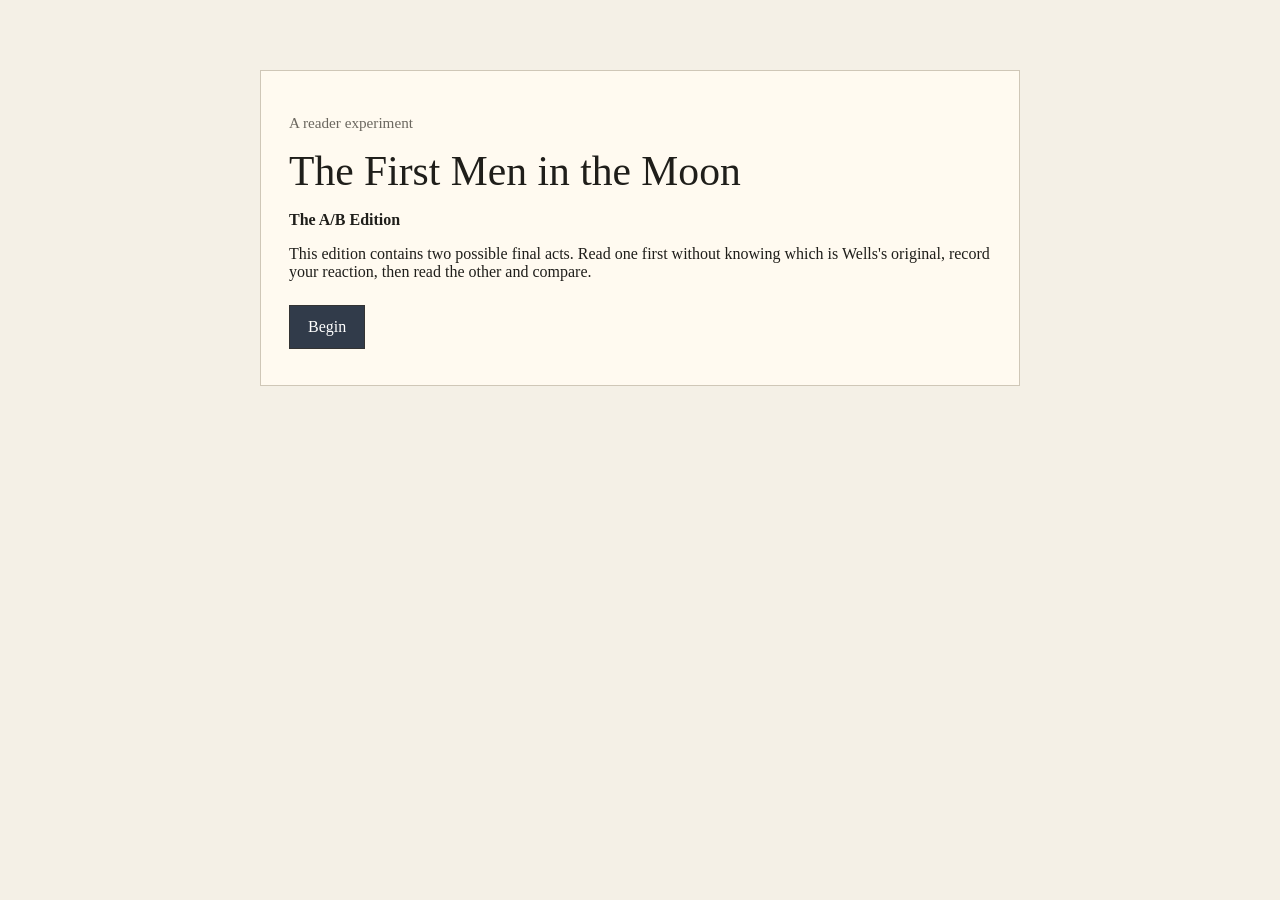
==== index.html @ 2eee72c0 "Add files via upload" ====
<!doctype html>
<html lang="en">
<head>
<meta charset="utf-8">
<meta name="viewport" content="width=device-width,initial-scale=1">
<title>The First Men in the Moon — A/B Edition</title>
<style>
body{font-family:Georgia,serif;background:#f4f0e6;color:#1f1e1a;margin:0}
main{max-width:760px;margin:auto;padding:48px 20px}
section{background:#fffaf0;border:1px solid #cfc7b7;padding:28px;margin:22px 0}
h1{font-size:2.6rem;font-weight:500;margin:.2em 0}
h2{font-weight:500}
button{font:inherit;padding:12px 18px;margin:8px 8px 8px 0;border:1px solid #333;background:#313b4a;color:#fff;cursor:pointer}
button.secondary{background:transparent;color:#313b4a}
.small{color:#6b675f;font-size:.95rem}
.hidden{display:none}
.ending{white-space:pre-wrap;line-height:1.7;background:#fffdf8;border:1px solid #d8d1c2;padding:24px}
textarea{width:100%;min-height:120px;font:inherit}
</style>
</head>
<body>
<main>
<section id="home">
<p class="small">A reader experiment</p>
<h1>The First Men in the Moon</h1>
<p><strong>The A/B Edition</strong></p>
<p>This edition contains two possible final acts. Read one first without knowing which is Wells's original, record your reaction, then read the other and compare.</p>
<button onclick="show('choose')">Begin</button>
</section>

<section id="choose" class="hidden">
<h2>Which ending will you read first?</h2>
<p>Choose A or B. The labels reveal nothing.</p>
<button onclick="first='A';showEnding('A')">Ending A</button>
<button onclick="first='B';showEnding('B')">Ending B</button>
</section>

<section id="endingA" class="hidden">
<h2>Ending A</h2>
<div class="ending">ENDING A TEXT GOES HERE.

Later, this will contain either Wells's original final act or your alternative version.</div>
<button onclick="afterEnding('A')">I finished Ending A</button>
</section>

<section id="endingB" class="hidden">
<h2>Ending B</h2>
<div class="ending">ENDING B TEXT GOES HERE.

Later, this will contain either Wells's original final act or your alternative version.</div>
<button onclick="afterEnding('B')">I finished Ending B</button>
</section>

<section id="firstReaction" class="hidden">
<h2>Your first reaction</h2>
<p>Before reading the other ending:</p>
<p>How satisfying was it?</p>
<select id="score"><option>1</option><option>2</option><option>3</option><option>4</option><option>5</option></select>
<p>Do you think this was Wells's original?</p>
<select id="guess"><option>Yes</option><option>No</option><option>Unsure</option></select>
<p>Why?</p>
<textarea placeholder="Optional"></textarea><br>
<button onclick="readSecond()">Continue to the other ending</button>
</section>

<section id="compare" class="hidden">
<h2>Now compare them</h2>
<p>Which ending do you prefer overall?</p>
<button onclick="preferred='A';show('reveal')">A</button>
<button onclick="preferred='B';show('reveal')">B</button>
<button class="secondary" onclick="preferred='Neither';show('reveal')">Neither / no preference</button>
</section>

<section id="reveal" class="hidden">
<h2>The reveal</h2>
<p><strong>This is where the site will eventually tell the reader which ending Wells actually wrote.</strong></p>
<p>We will only fill this in after the final versions are finished and the A/B labels are assigned.</p>
<hr>
<h2>Your reasoning</h2>
<p>This is where your explanation of what you thought did not work in Wells's ending, what you preserved, and what you changed will go.</p>
<hr>
<h2>Reader opinions</h2>
<p>Later, this can show voting results and selected anonymous comments from readers.</p>
</section>
</main>

<script>
let first=null, secondSeen=false, preferred=null;
function hideAll(){document.querySelectorAll('main section').forEach(x=>x.classList.add('hidden'))}
function show(id){hideAll();document.getElementById(id).classList.remove('hidden')}
function showEnding(letter){show(letter==='A'?'endingA':'endingB')}
function afterEnding(letter){
  if(letter===first && !secondSeen){show('firstReaction')}
  else {secondSeen=true;show('compare')}
}
function readSecond(){
  secondSeen=true;
  showEnding(first==='A'?'B':'A')
}
</script>
</body>
</html>
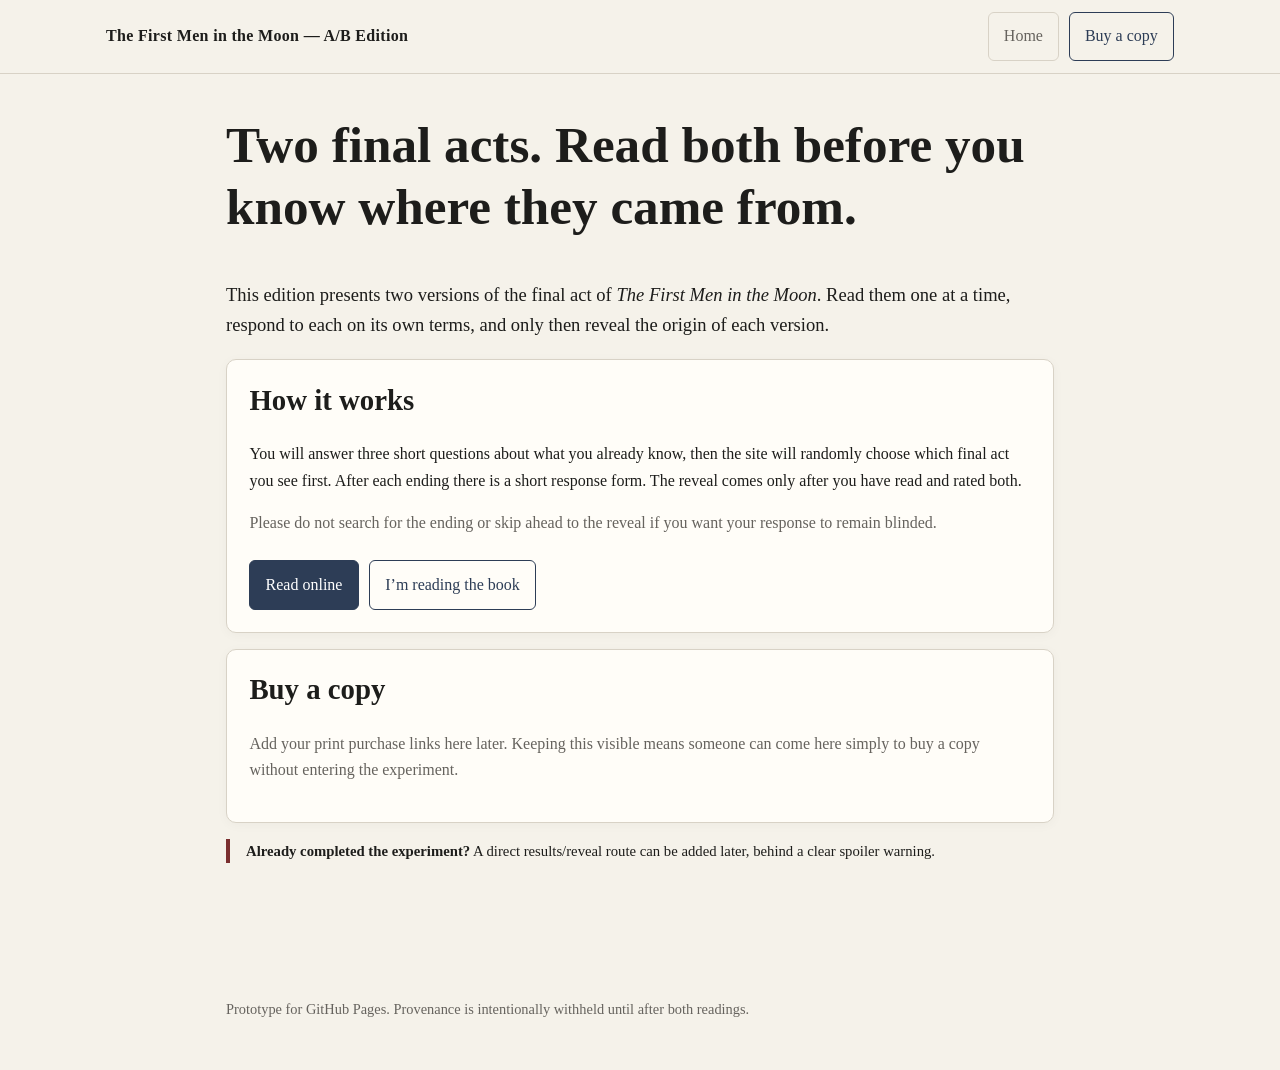
==== commit 5f09e2c5: "Rename index_with_endings.html to index.html" ====
--- a/index.html
+++ b/index.html
@@ -1,102 +1,485 @@
 <!doctype html>
 <html lang="en">
 <head>
-<meta charset="utf-8">
-<meta name="viewport" content="width=device-width,initial-scale=1">
-<title>The First Men in the Moon — A/B Edition</title>
-<style>
-body{font-family:Georgia,serif;background:#f4f0e6;color:#1f1e1a;margin:0}
-main{max-width:760px;margin:auto;padding:48px 20px}
-section{background:#fffaf0;border:1px solid #cfc7b7;padding:28px;margin:22px 0}
-h1{font-size:2.6rem;font-weight:500;margin:.2em 0}
-h2{font-weight:500}
-button{font:inherit;padding:12px 18px;margin:8px 8px 8px 0;border:1px solid #333;background:#313b4a;color:#fff;cursor:pointer}
-button.secondary{background:transparent;color:#313b4a}
-.small{color:#6b675f;font-size:.95rem}
-.hidden{display:none}
-.ending{white-space:pre-wrap;line-height:1.7;background:#fffdf8;border:1px solid #d8d1c2;padding:24px}
-textarea{width:100%;min-height:120px;font:inherit}
-</style>
+  <meta charset="utf-8" />
+  <meta name="viewport" content="width=device-width, initial-scale=1" />
+  <title>The First Men in the Moon — A/B Edition</title>
+  <style>
+    :root {
+      --bg:#f5f2ea; --paper:#fffdf8; --ink:#1d1d1b; --muted:#66635e;
+      --line:#d8d2c6; --accent:#2d3d56; --accent2:#e9edf3; --danger:#7a2f2f;
+      --max:860px;
+    }
+    *{box-sizing:border-box}
+    body{margin:0;background:var(--bg);color:var(--ink);font-family:Georgia,"Times New Roman",serif;line-height:1.65}
+    header{position:sticky;top:0;z-index:10;background:rgba(245,242,234,.96);border-bottom:1px solid var(--line);backdrop-filter:blur(6px)}
+    .bar{max-width:1100px;margin:auto;padding:.75rem 1rem;display:flex;align-items:center;gap:1rem;justify-content:space-between}
+    .brand{font-weight:700;letter-spacing:.02em}.nav{display:flex;gap:.6rem;flex-wrap:wrap}
+    button,.button{font:inherit;border:1px solid var(--accent);background:var(--accent);color:white;padding:.65rem .95rem;border-radius:6px;cursor:pointer;text-decoration:none;display:inline-block}
+    button.secondary,.button.secondary{background:transparent;color:var(--accent)}
+    button.ghost{background:transparent;color:var(--muted);border-color:var(--line)}
+    button:disabled{opacity:.55;cursor:not-allowed}
+    main{max-width:var(--max);margin:2.5rem auto;padding:0 1rem 5rem}
+    section{display:none}.active{display:block}
+    .card{background:var(--paper);border:1px solid var(--line);border-radius:10px;padding:1.4rem;margin:1rem 0;box-shadow:0 2px 12px rgba(0,0,0,.035)}
+    h1,h2,h3{line-height:1.2;margin-top:0}h1{font-size:clamp(2rem,5vw,3.2rem)}h2{font-size:1.8rem}
+    .lede{font-size:1.16rem}.muted{color:var(--muted)}.small{font-size:.92rem}.warning{border-left:4px solid var(--danger);padding-left:1rem}
+    .q{margin:1.4rem 0}.q>label,.q>legend{font-weight:700;display:block;margin-bottom:.55rem}
+    fieldset{border:0;padding:0;margin:0}.choices{display:flex;gap:.65rem;flex-wrap:wrap}.choices label{font-weight:400;border:1px solid var(--line);background:white;border-radius:6px;padding:.5rem .7rem;cursor:pointer}
+    input[type=radio]{margin-right:.35rem}.scale{display:grid;grid-template-columns:repeat(9,minmax(0,1fr));gap:.35rem;max-width:650px}.scale label{text-align:center;border:1px solid var(--line);background:#fff;padding:.45rem .2rem;border-radius:5px;cursor:pointer}.scale input{display:block;margin:.1rem auto .2rem}
+    .scale-note{display:flex;justify-content:space-between;max-width:650px;color:var(--muted);font-size:.86rem;margin-top:.25rem}
+    textarea{width:100%;min-height:130px;font:inherit;padding:.8rem;border:1px solid var(--line);border-radius:6px;background:#fff}
+    .reader{font-size:1.07rem}.reader p{margin:0 0 1.1em}.reader h2{text-align:center;margin:2rem 0 1.5rem}.placeholder{border:2px dashed var(--line);padding:2rem;text-align:center;color:var(--muted);background:#faf8f2}
+    .actions{display:flex;gap:.65rem;flex-wrap:wrap;margin-top:1.5rem}.progress{font-family:system-ui,sans-serif;font-size:.84rem;color:var(--muted);margin-bottom:1rem}
+    .reveal{font-size:1.25rem;text-align:center;padding:2rem}.reveal strong{font-size:1.5rem}
+    .hidden{display:none!important}.result-grid{display:grid;grid-template-columns:repeat(auto-fit,minmax(180px,1fr));gap:1rem}.result-box{padding:1rem;border:1px solid var(--line);border-radius:8px;background:#fff}.result-box b{display:block;font-size:1.6rem}
+    footer{max-width:var(--max);margin:0 auto 3rem;padding:0 1rem;color:var(--muted);font-size:.9rem}
+    @media(max-width:640px){.scale{grid-template-columns:repeat(3,1fr)}.nav .button.secondary{display:none}}
+  </style>
 </head>
 <body>
+<header>
+  <div class="bar">
+    <div class="brand">The First Men in the Moon — A/B Edition</div>
+    <div class="nav">
+      <button class="ghost" id="homeBtn">Home</button>
+      <a class="button secondary" href="#buy" id="buyBtn">Buy a copy</a>
+    </div>
+  </div>
+</header>
+
 <main>
-<section id="home">
-<p class="small">A reader experiment</p>
-<h1>The First Men in the Moon</h1>
-<p><strong>The A/B Edition</strong></p>
-<p>This edition contains two possible final acts. Read one first without knowing which is Wells's original, record your reaction, then read the other and compare.</p>
-<button onclick="show('choose')">Begin</button>
-</section>
-
-<section id="choose" class="hidden">
-<h2>Which ending will you read first?</h2>
-<p>Choose A or B. The labels reveal nothing.</p>
-<button onclick="first='A';showEnding('A')">Ending A</button>
-<button onclick="first='B';showEnding('B')">Ending B</button>
-</section>
-
-<section id="endingA" class="hidden">
-<h2>Ending A</h2>
-<div class="ending">ENDING A TEXT GOES HERE.
-
-Later, this will contain either Wells's original final act or your alternative version.</div>
-<button onclick="afterEnding('A')">I finished Ending A</button>
-</section>
-
-<section id="endingB" class="hidden">
-<h2>Ending B</h2>
-<div class="ending">ENDING B TEXT GOES HERE.
-
-Later, this will contain either Wells's original final act or your alternative version.</div>
-<button onclick="afterEnding('B')">I finished Ending B</button>
-</section>
-
-<section id="firstReaction" class="hidden">
-<h2>Your first reaction</h2>
-<p>Before reading the other ending:</p>
-<p>How satisfying was it?</p>
-<select id="score"><option>1</option><option>2</option><option>3</option><option>4</option><option>5</option></select>
-<p>Do you think this was Wells's original?</p>
-<select id="guess"><option>Yes</option><option>No</option><option>Unsure</option></select>
-<p>Why?</p>
-<textarea placeholder="Optional"></textarea><br>
-<button onclick="readSecond()">Continue to the other ending</button>
-</section>
-
-<section id="compare" class="hidden">
-<h2>Now compare them</h2>
-<p>Which ending do you prefer overall?</p>
-<button onclick="preferred='A';show('reveal')">A</button>
-<button onclick="preferred='B';show('reveal')">B</button>
-<button class="secondary" onclick="preferred='Neither';show('reveal')">Neither / no preference</button>
-</section>
-
-<section id="reveal" class="hidden">
-<h2>The reveal</h2>
-<p><strong>This is where the site will eventually tell the reader which ending Wells actually wrote.</strong></p>
-<p>We will only fill this in after the final versions are finished and the A/B labels are assigned.</p>
-<hr>
-<h2>Your reasoning</h2>
-<p>This is where your explanation of what you thought did not work in Wells's ending, what you preserved, and what you changed will go.</p>
-<hr>
-<h2>Reader opinions</h2>
-<p>Later, this can show voting results and selected anonymous comments from readers.</p>
-</section>
+  <section id="home" class="active">
+    <h1>Two final acts. Read both before you know where they came from.</h1>
+    <p class="lede">This edition presents two versions of the final act of <em>The First Men in the Moon</em>. Read them one at a time, respond to each on its own terms, and only then reveal the origin of each version.</p>
+    <div class="card">
+      <h2>How it works</h2>
+      <p>You will answer three short questions about what you already know, then the site will randomly choose which final act you see first. After each ending there is a short response form. The reveal comes only after you have read and rated both.</p>
+      <p class="muted">Please do not search for the ending or skip ahead to the reveal if you want your response to remain blinded.</p>
+      <div class="actions"><button id="startOnline">Read online</button><button class="secondary" id="bookMode">I’m reading the book</button></div>
+    </div>
+    <div class="card" id="buy">
+      <h2>Buy a copy</h2>
+      <p class="muted">Add your print purchase links here later. Keeping this visible means someone can come here simply to buy a copy without entering the experiment.</p>
+    </div>
+    <p class="small warning"><strong>Already completed the experiment?</strong> A direct results/reveal route can be added later, behind a clear spoiler warning.</p>
+  </section>
+
+  <section id="screening">
+    <div class="progress">Step 1 of 7 · Before you read</div>
+    <h2>Before you begin</h2>
+    <form id="screeningForm" class="card">
+      <fieldset class="q"><legend>1. Before today, had you read the published novel?</legend><div class="choices"><label><input type="radio" name="readBefore" value="yes" required>Yes</label><label><input type="radio" name="readBefore" value="no">No</label></div></fieldset>
+      <fieldset class="q"><legend>2. Before beginning this experiment, did you remember the published ending well enough that you expected you would recognise it if you saw it?</legend><div class="choices"><label><input type="radio" name="recognise" value="yes" required>Yes</label><label><input type="radio" name="recognise" value="no">No</label></div></fieldset>
+      <fieldset class="q"><legend>3. Before beginning this experiment, did you already know what distinguishes the two final acts in this edition?</legend><div class="choices"><label><input type="radio" name="knowDifference" value="yes" required>Yes</label><label><input type="radio" name="knowDifference" value="no">No</label></div></fieldset>
+      <div class="actions"><button type="submit">Continue</button></div>
+    </form>
+  </section>
+
+  <section id="ending1">
+    <div class="progress">Step 2 of 7 · First final act</div>
+    <h2>First final act</h2>
+    <article class="card reader" id="ending1Text"></article>
+    <div class="actions"><button id="toSurvey1">I’ve finished this ending</button></div>
+  </section>
+
+  <section id="survey1">
+    <div class="progress">Step 3 of 7 · Your response to the first ending</div>
+    <h2>Your response</h2>
+    <form id="survey1Form" class="card endingSurvey" data-which="first"></form>
+  </section>
+
+  <section id="ending2">
+    <div class="progress">Step 4 of 7 · Second final act</div>
+    <h2>Second final act</h2>
+    <article class="card reader" id="ending2Text"></article>
+    <div class="actions"><button id="toSurvey2">I’ve finished this ending</button></div>
+  </section>
+
+  <section id="survey2">
+    <div class="progress">Step 5 of 7 · Your response to the second ending</div>
+    <h2>Your response</h2>
+    <form id="survey2Form" class="card endingSurvey" data-which="second"></form>
+  </section>
+
+  <section id="compare">
+    <div class="progress">Step 6 of 7 · Compare the two endings</div>
+    <h2>Before the reveal</h2>
+    <form id="compareForm" class="card">
+      <fieldset class="q"><legend>1. Which ending did you prefer overall?</legend><div class="choices"><label><input type="radio" name="preferred" value="first" required>First ending</label><label><input type="radio" name="preferred" value="second">Second ending</label><label><input type="radio" name="preferred" value="none">No preference</label></div></fieldset>
+      <fieldset class="q"><legend>2. Which ending do you think appeared in the published novel?</legend><div class="choices"><label><input type="radio" name="publishedGuess" value="first" required>First ending</label><label><input type="radio" name="publishedGuess" value="second">Second ending</label><label><input type="radio" name="publishedGuess" value="cant_choose">I can’t choose</label></div></fieldset>
+      <div class="q"><label>3. How confident are you in that answer?</label><div class="scale" id="confidenceScale"></div><div class="scale-note"><span>1 · not confident</span><span>9 · extremely confident</span></div></div>
+      <div class="q"><label for="whyPreferred">Optional: Why did you prefer that ending?</label><textarea id="whyPreferred" name="whyPreferred"></textarea></div>
+      <div class="actions"><button type="submit">Reveal the two endings</button></div>
+    </form>
+  </section>
+
+  <section id="reveal">
+    <div class="progress">Step 7 of 7 · Reveal</div>
+    <div class="card reveal" id="revealText"></div>
+    <form id="postRevealForm" class="card">
+      <div class="q"><label>1. How surprised were you by the reveal?</label><div class="scale" id="surpriseScale"></div><div class="scale-note"><span>1 · not at all</span><span>9 · extremely</span></div></div>
+      <fieldset class="q"><legend>2. Now that you know which ending was published, has your preference changed?</legend><div class="choices"><label><input type="radio" name="changed" value="yes" required>Yes</label><label><input type="radio" name="changed" value="no">No</label></div></fieldset>
+      <fieldset class="q hidden" id="newPreferenceWrap"><legend>Which do you prefer now?</legend><div class="choices"><label><input type="radio" name="newPreference" value="published">Published ending</label><label><input type="radio" name="newPreference" value="alternative">Alternative ending</label><label><input type="radio" name="newPreference" value="none">No preference</label></div></fieldset>
+      <div class="actions"><button type="submit">See results</button></div>
+    </form>
+  </section>
+
+  <section id="results">
+    <h2>Results</h2>
+    <div class="card">
+      <p><strong>This prototype does not yet send responses to a central database.</strong> Your answers are stored only in this browser so the flow can be tested on GitHub Pages.</p>
+      <p class="muted">The next technical step is to connect this form to a response collector. Once that exists, this section can show live aggregate results, including fully blinded / partially blinded / unblinded readers and order effects.</p>
+      <div class="result-grid">
+        <div class="result-box"><span>Your blindness category</span><b id="blindnessOut">—</b></div>
+        <div class="result-box"><span>You read first</span><b id="orderOut">—</b></div>
+        <div class="result-box"><span>You preferred</span><b id="preferenceOut">—</b></div>
+      </div>
+    </div>
+    <div class="card">
+      <h2>Why I made this</h2>
+      <p class="muted">Your project essay goes here, after the reader has already judged both endings and seen the results.</p>
+    </div>
+    <div class="card">
+      <h2>Discussion</h2>
+      <p class="muted">A post-reveal discussion thread can be embedded here later. Keep it behind the reveal so comments cannot spoil or prime new readers.</p>
+    </div>
+  </section>
 </main>
+<footer>Prototype for GitHub Pages. Provenance is intentionally withheld until after both readings.</footer>
 
 <script>
-let first=null, secondSeen=false, preferred=null;
-function hideAll(){document.querySelectorAll('main section').forEach(x=>x.classList.add('hidden'))}
-function show(id){hideAll();document.getElementById(id).classList.remove('hidden')}
-function showEnding(letter){show(letter==='A'?'endingA':'endingB')}
-function afterEnding(letter){
-  if(letter===first && !secondSeen){show('firstReaction')}
-  else {secondSeen=true;show('compare')}
-}
-function readSecond(){
-  secondSeen=true;
-  showEnding(first==='A'?'B':'A')
-}
+  // Final-act texts are embedded below. Provenance labels are internal only.
+  const endings = {
+    published: "<h2>XXV<br>THE GRAND LUNAR</h2>
+<p>The penultimate message describes, with occasionally even elaborate detail, the encounter between Cavor and the Grand Lunar, who is the ruler or master of the moon. Cavor seems to have sent most of it without interference, but to have been interrupted in the concluding portion. The second came after an interval of a week.</p>
+<p>The first message begins: “At last I am able to resume this--” it then becomes illegible for a space, and after a time resumes in mid-sentence.</p>
+<p>The missing words of the following sentence are probably “the crowd.” There follows quite clearly: “grew ever denser as we drew near the palace of the Grand Lunar--if I may call a series of excavations a palace. Everywhere faces stared at me--blank, chitinous gapes and masks, eyes peering over tremendous olfactory developments, eyes beneath monstrous forehead plates; an undergrowth of smaller creatures dodged and yelped, and helmet faces poised on sinuous, long-jointed necks appeared craning over shoulders and beneath armpits. Keeping a welcome space about me marched a cordon of stolid, scuttle-headed guards, who had joined us on our leaving the boat in which we had come along the channels of the Central Sea. The quick-eyed artist with the little brain joined us also, and a thick bunch of lean porter-insects swayed and struggled under the multitude of conveniences that were considered essential to my state. I was carried in a litter during the final stage of our journey. This litter was made of some very ductile metal that looked dark to me, meshed and woven, and with bars of paler metal, and about me as I advanced there grouped itself a long and complicated procession.</p>
+<p>“In front, after the manner of heralds, marched four trumpet-faced creatures making a devastating bray; and then came squat, resolute-moving ushers before and behind, and on either hand a galaxy of learned heads, a sort of animated encyclopædia, who were, Phi-oo explained, to stand about the Grand Lunar for purposes of reference. (Not a thing in lunar science, not a point of view or method of thinking, that these wonderful beings did not carry in their heads!) Followed guards and porters, and then Phi-oo’s shivering brain borne also on a litter. Then came Tsi-puff in a slightly less important litter; then myself on a litter of greater elegance than any other, and surrounded by my food and drink attendants. More trumpeters came next, splitting the ear with vehement outcries, and then several big brains, special correspondents one might well call them, or historiographers, charged with the task of observing and remembering every detail of this epoch-making interview. A company of attendants, bearing and dragging banners and masses of scented fungus and curious symbols, vanished in the darkness behind. The way was lined by ushers and officers in caparisons that gleamed like steel, and beyond their line, so far as my eyes could pierce the gloom, the heads of that enormous crowd extended.</p>
+<p>“I will own that I am still by no means indurated to the peculiar effect of the Selenite appearance, and to find myself, as it were, adrift on this broad sea of excited entomology was by no means agreeable. Just for a space I had something very like what I should imagine people mean when they speak of the ‘horrors.’ It had come to me before in these lunar caverns, when on occasion I have found myself weaponless and with an undefended back, amidst a crowd of these Selenites, but never quite so vividly. It is, of course, as absolutely irrational a feeling as one could well have, and I hope gradually to subdue it. But just for a moment, as I swept forward into the welter of the vast crowd, it was only by gripping my litter tightly and summoning all my will-power that I succeeded in avoiding an outcry or some such manifestation. It lasted perhaps three minutes; then I had myself in hand again.</p>
+<p>“We ascended the spiral of a vertical way for some time and then passed through a series of huge halls, dome-roofed and elaborately decorated. The approach to the Grand Lunar was certainly contrived to give one a vivid impression of his greatness. Each cavern one entered seemed greater and more boldly arched than its predecessor. This effect of progressive size was enhanced by a thin haze of faintly phosphorescent blue incense that thickened as one advanced, and robbed even the nearer figures of clearness. I seemed to advance continually to something larger, dimmer, and less material.</p>
+<p>“I must confess that all this multitude made me feel extremely shabby and unworthy. I was unshaven and unkempt; I had brought no razor; I had a coarse beard over my mouth. On earth I have always been inclined to despise any attention to my person beyond a proper care for cleanliness; but under the exceptional circumstances in which I found myself, representing, as I did, my planet and my kind, and depending very largely upon the attractiveness of my appearance for a proper reception, I could have given much for something a little more artistic and dignified than the husks I wore. I had been so serene in the belief that the moon was uninhabited as to overlook such precautions altogether. As it was I was dressed in a flannel jacket, knickerbockers, and golfing stockings, stained with every sort of dirt the moon offered; slippers (of which the left heel was wanting), and a blanket, through a hole in which I thrust my head. (These clothes, indeed, I still wear.) Sharp bristles are anything but an improvement to my cast of features, and there was an unmended tear at the knee of my knickerbockers that showed conspicuously as I squatted in my litter; my right stocking, too, persisted in getting about my ankle. I am fully alive to the injustice my appearance did humanity, and if by any expedient I could have improvised something a little out of the way and imposing I would have done so. But I could hit upon nothing. I did what I could with my blanket--folding it somewhat after the fashion of a toga, and for the rest I sat as upright as the swaying of my litter permitted.</p>
+<p>“Imagine the largest hall you have ever been in, imperfectly lit with blue light and obscured by a grey-blue fog, surging with metallic or livid-grey creatures of such a mad diversity as I have hinted. Imagine this hall to end in an open archway beyond which is a still larger hall, and beyond this yet another and still larger one, and so on. At the end of the vista, dimly seen, a flight of steps, like the steps of Ara Cœli at Rome, ascend out of sight. Higher and higher these steps appear to go as one draws nearer their base. But at last I came under a huge archway and beheld the summit of these steps, and upon it the Grand Lunar exalted on his throne.</p>
+<p>“He was seated in what was relatively a blaze of incandescent blue. This, and the darkness about him, gave him an effect of floating in a blue-black void. He seemed a small, self-luminous cloud at first, brooding on his sombre throne; his brain case must have measured many yards in diameter. For some reason that I cannot fathom a number of blue search-lights radiated from behind the throne on which he sat, and immediately encircling him was a halo. About him, and little and indistinct in this glow, a number of body-servants sustained and supported him, and overshadowed and standing in a huge semicircle beneath him were his intellectual subordinates, his remembrancers and computators and searchers and servants, and all the distinguished insects of the court of the moon. Still lower stood ushers and messengers, and then all down the countless steps of the throne were guards, and at the base, enormous, various, indistinct, vanishing at last into an absolute black, a vast swaying multitude of the minor dignitaries of the moon. Their feet made a perpetual scraping whisper on the rocky floor, their limbs moved with a rustling murmur.</p>
+<p>“As I entered the penultimate hall the music rose and expanded into an imperial magnificence of sound, and the shrieks of the newsbearers died away....</p>
+<p class=\"muted\" style=\"text-align:center\"><em>[Illustration: THE GRAND LUNAR]</em></p>
+<p>“I entered the last and greatest hall....</p>
+<p>“My procession opened out like a fan. My ushers and guards went right and left, and the three litters bearing myself and Phi-oo and Tsi-puff marched across a shiny darkness of floor to the foot of the giant stairs. Then began a vast throbbing hum, that mingled with the music. The two Selenites dismounted, but I was bidden remain seated--I imagine as a special honour. The music ceased, but not that humming, and by a simultaneous movement of ten thousand respectful heads my attention was directed to the enhaloed supreme intelligence that hovered above me.</p>
+<p>“At first as I peered into the radiating glow this quintessential brain looked very much like an opaque, featureless bladder with dim, undulating ghosts of convolutions writhing visibly within. Then beneath its enormity and just above the edge of the throne one saw with a start minute elfin eyes peering out of the glow. No face, but eyes, as if they peered through holes. At first I could see no more than these two staring little eyes, and then below I distinguished the little dwarfed body and its insect-jointed limbs shrivelled and white. The eyes stared down at me with a strange intensity, and the lower part of the swollen globe was wrinkled. Ineffectual-looking little hand-tentacles steadied this shape on the throne....</p>
+<p>“It was great. It was pitiful. One forgot the hall and the crowd.</p>
+<p>“I ascended the staircase by jerks. It seemed to me that this darkly glowing brain case above us spread over me, and took more and more of the whole effect into itself as I drew nearer. The tiers of attendants and helpers grouped about their master seemed to dwindle and fade into the night. I saw that shadowy attendants were busy spraying that great brain with a cooling spray, and patting and sustaining it. For my own part, I sat gripping my swaying litter and staring at the Grand Lunar, unable to turn my gaze aside. And at last, as I reached a little landing that was separated only by ten steps or so from the supreme seat, the woven splendour of the music reached a climax and ceased, and I was left naked, as it were, in that vastness, beneath the still scrutiny of the Grand Lunar’s eyes.</p>
+<p>“He was scrutinising the first man he had ever seen....</p>
+<p>“My eyes dropped at last from his greatness to the faint figures in the blue mist about him, and then down the steps to the massed Selenites, still and expectant in their thousands, packed on the floor below. Once again an unreasonable horror reached out towards me.... And passed.</p>
+<p>“After the pause came the salutation. I was assisted from my litter, and stood awkwardly while a number of curious and no doubt deeply symbolical gestures were vicariously performed for me by two slender officials. The encyclopædic galaxy of the learned that had accompanied me to the entrance of the last hall appeared two steps above me and left and right of me, in readiness for the Grand Lunar’s need, and Phi-oo’s pale brain placed itself about half-way up to the throne in such a position as to communicate easily between us without turning his back on either the Grand Lunar or myself. Tsi-puff took up a position behind him. Dexterous ushers sidled sideways towards me, keeping a full face to the Presence. I seated myself Turkish fashion, and Phi-oo and Tsi-puff also knelt down above me. There came a pause. The eyes of the nearer court went from me to the Grand Lunar and came back to me, and a hissing and piping of expectation passed across the hidden multitudes below and ceased.</p>
+<p>“That humming ceased.</p>
+<p>“For the first and last time in my experience the moon was silent.</p>
+<p>“I became aware of a faint wheezy noise. The Grand Lunar was addressing me. It was like the rubbing of a finger upon a pane of glass.</p>
+<p>“I watched him attentively for a time, and then glanced at the alert Phi-oo. I felt amidst these slender beings ridiculously thick and fleshy and solid; my head all jaw and black hair. My eyes went back to the Grand Lunar. He had ceased; his attendants were busy, and his shining superficies was glistening and running with cooling spray.</p>
+<p>“Phi-oo meditated through an interval. He consulted Tsi-puff. Then he began piping his recognisable English--at first a little nervously, so that he was not very clear.</p>
+<p>“‘M’m--the Grand Lunar--wishes to say--wishes to say--he gathers you are--m’m--men--that you are a man from the planet earth. He wishes to say that he welcomes you--welcomes you--and wishes to learn--learn, if I may use the word--the state of your world, and the reason why you came to this.’</p>
+<p>“He paused. I was about to reply when he resumed. He proceeded to remarks of which the drift was not very clear, though I am inclined to think they were intended to be complimentary. He told me that the earth was to the moon what the sun is to the earth, and that the Selenites desired very greatly to learn about the earth and men. He then told me, no doubt in compliment also, the relative magnitude and diameter of earth and moon, and the perpetual wonder and speculation with which the Selenites had regarded our planet. I meditated with downcast eyes, and decided to reply that men too had wondered what might lie in the moon, and had judged it dead, little recking of such magnificence as I had seen that day. The Grand Lunar, in token of recognition, caused his long blue rays to rotate in a very confusing manner, and all about the great hall ran the pipings and whisperings and rustlings of the report of what I had said. He then proceeded to put to Phi-oo a number of inquiries which were easier to answer.</p>
+<p>“He understood, he explained, that we lived on the surface of the earth, that our air and sea were outside the globe; the latter part, indeed, he already knew from his astronomical specialists. He was very anxious to have more detailed information of what he called this extraordinary state of affairs, for from the solidity of the earth there had always been a disposition to regard it as uninhabitable. He endeavoured first to ascertain the extremes of temperature to which we earth beings were exposed, and he was deeply interested by my descriptive treatment of clouds and rain. His imagination was assisted by the fact that the lunar atmosphere in the outer galleries of the night side is not infrequently very foggy. He seemed inclined to marvel that we did not find the sunlight too intense for our eyes, and was interested in my attempt to explain that the sky was tempered to a bluish colour through the refraction of the air, though I doubt if he clearly understood that. I explained how the iris of the human eyes can contract the pupil and save the delicate internal structure from the excess of sunlight, and was allowed to approach within a few feet of the Presence in order that this structure might be seen. This led to a comparison of the lunar and terrestrial eyes. The former is not only excessively sensitive to such light as men can see, but it can also _see_ heat, and every difference in temperature within the moon renders objects visible to it.</p>
+<p>“The iris was quite a new organ to the Grand Lunar. For a time he amused himself by flashing his rays into my face and watching my pupils contract. As a consequence, I was dazzled and blinded for some little time....</p>
+<p>“But in spite of that discomfort I found something reassuring by insensible degrees in the rationality of this business of question and answer. I could shut my eyes, think of my answer, and almost forget that the Grand Lunar has no face....</p>
+<p>“When I had descended again to my proper place the Grand Lunar asked how we sheltered ourselves from heat and storms, and I expounded to him the arts of building and furnishing. Here we wandered into misunderstandings and cross-purposes, due largely, I must admit, to the looseness of my expressions. For a long time I had great difficulty in making him understand the nature of a house. To him and his attendant Selenites it seemed, no doubt, the most whimsical thing in the world that men should build houses when they might descend into excavations, and an additional complication was introduced by the attempt I made to explain that men had originally begun their homes in caves, and that they were now taking their railways and many establishments beneath the surface. Here I think a desire for intellectual completeness betrayed me. There was also a considerable tangle due to an equally unwise attempt on my part to explain about mines. Dismissing this topic at last in an incomplete state, the Grand Lunar inquired what we did with the interior of our globe.</p>
+<p>“A tide of twittering and piping swept into the remotest corners of that great assembly when it was at last made clear that we men know absolutely nothing of the contents of the world upon which the immemorial generations of our ancestors had been evolved. Three times had I to repeat that of all the 4000 miles of substance between the earth and its centre men knew only to the depth of a mile, and that very vaguely. I understood the Grand Lunar to ask why had I come to the moon seeing we had scarcely touched our own planet yet, but he did not trouble me at that time to proceed to an explanation, being too anxious to pursue the details of this mad inversion of all his ideas.</p>
+<p>“He reverted to the question of weather, and I tried to describe the perpetually changing sky, and snow, and frost, and hurricanes. ‘But when the night comes,’ he asked, ‘is it not cold?’</p>
+<p>“I told him it was colder than by day.</p>
+<p>“‘And does not your atmosphere freeze?’</p>
+<p>“I told him not; that it was never cold enough for that, because our nights were so short.</p>
+<p>“‘Not even liquefy?’</p>
+<p>“I was about to say ‘No,’ but then it occurred to me that one part at least of our atmosphere, the water vapour of it, does sometimes liquefy and form dew, and sometimes freeze and form frost--a process perfectly analogous to the freezing of all the external atmosphere of the moon during its longer night. I made myself clear on this point, and from that the Grand Lunar went on to speak with me of sleep. For the need of sleep that comes so regularly every twenty-four hours to all things is part also of our earthly inheritance. On the moon they rest only at rare intervals, and after exceptional exertions. Then I tried to describe to him the soft splendours of a summer night, and from that I passed to a description of those animals that prowl by night and sleep by day. I told him of lions and tigers, and here it seemed as though we had come to a deadlock. For, save in their waters, there are no creatures in the moon not absolutely domestic and subject to his will, and so it has been for immemorial years. They have monstrous water creatures, but no evil beasts, and the idea of anything strong and large existing ‘outside’ in the night is very difficult for them....</p>
+<p>[The record is here too broken to transcribe for the space of perhaps twenty words or more.]</p>
+<p>“He talked with his attendants, as I suppose, upon the strange superficiality and unreasonableness of (man), who lives on the mere surface of a world, a creature of waves and winds, and all the chances of space, who cannot even unite to overcome the beasts that prey upon his kind, and yet who dares to invade another planet. During this aside I sat thinking, and then at his desire I told him of the different sorts of men. He searched me with questions. ‘And for all sorts of work you have the same sort of men. But who thinks? Who governs?’</p>
+<p>“I gave him an outline of the democratic method.</p>
+<p>“When I had done he ordered cooling sprays upon his brow, and then requested me to repeat my explanation, conceiving something had miscarried.</p>
+<p>“‘Do they not do different things, then?’ said Phi-oo.</p>
+<p>“Some I admitted were thinkers and some officials; some hunted, some were mechanics, some artists, some toilers. ‘But _all_ rule,’ I said.</p>
+<p>“‘And have they not different shapes to fit them to their different duties?’</p>
+<p>“‘None that you can see,’ I said, ‘except, perhaps, for clothes. Their minds perhaps differ a little,’ I reflected.</p>
+<p>“‘Their minds must differ a great deal,’ said the Grand Lunar, ‘or they would all want to do the same things.’</p>
+<p>“In order to bring myself into a closer harmony with his preconceptions I said that his surmise was right. ‘It was all hidden in the brain,’ I said; ‘but the difference was there. Perhaps if one could see the minds and souls of men they would be as varied and unequal as the Selenites. There were great men and small men, men who could reach out far and wide, and men who could go swiftly; noisy, trumpet-minded men, and men who could remember without thinking.... [The record is indistinct for three words.]</p>
+<p>“He interrupted me to recall me to my previous statement. ‘But you said all men rule?’ he pressed.</p>
+<p>“‘To a certain extent,’ I said, and made, I fear, a denser fog with my explanation.</p>
+<p>“He reached out to a salient fact. ‘Do you mean,’ he asked, ‘that there is no Grand Earthly?’</p>
+<p>“I thought of several people, but assured him finally there was none. I explained that such autocrats and emperors as we had tried upon earth had usually ended in drink, or vice, or violence, and that the large and influential section of the people of the earth to which I belonged, the Anglo-Saxons, did not mean to try that sort of thing again. At which the Grand Lunar was even more amazed.</p>
+<p>“‘But how do you keep even such wisdom as you have?’ he asked; and I explained to him the way we helped our limited [a word omitted here, probably “brains”] with libraries of books. I explained to him how our science was growing by the united labours of innumerable little men, and on that he made no comment save that it was evident we had mastered much in spite of our social savagery, or we could not have come to the moon. Yet the contrast was very marked. With knowledge the Selenites grew and changed; mankind stored their knowledge about them and remained brutes--equipped. He said this ... [Here there is a short piece of the record indistinct.]</p>
+<p>“He then caused me to describe how we went about this earth of ours, and I described to him our railways and ships. For a time he could not understand that we had had the use of steam only one hundred years, but when he did he was clearly amazed. (I may mention as a singular thing that the Selenites use years to count by, just as we do on earth, though I can make nothing of their numeral system. That, however, does not matter, because Phi-oo understands ours.) From that I went on to tell him that mankind had dwelt in cities only for nine or ten thousand years, and that we were still not united in one brotherhood, but under many different forms of government. This astonished the Grand Lunar very much, when it was made clear to him. At first he thought we referred merely to administrative areas.</p>
+<p>“‘Our States and Empires are still the rawest sketches of what order will some day be,’ I said, and so I came to tell him.... [At this point a length of record that probably represents thirty or forty words is totally illegible.]</p>
+<p>“The Grand Lunar was greatly impressed by the folly of men in clinging to the inconvenience of diverse tongues. ‘They want to communicate, and yet not to communicate,’ he said, and then for a long time he questioned me closely concerning war.</p>
+<p>“He was at first perplexed and incredulous. ‘You mean to say,’ he asked, seeking confirmation, ‘that you run about over the surface of your world--this world, whose riches you have scarcely begun to scrape--killing one another for beasts to eat?’</p>
+<p>“I told him that was perfectly correct.</p>
+<p>“He asked for particulars to assist his imagination. ‘But do not ships and your poor little cities get injured?’ he asked, and I found the waste of property and conveniences seemed to impress him almost as much as the killing. ‘Tell me more,’ said the Grand Lunar; ‘make me see pictures. I cannot conceive these things.’</p>
+<p>“And so, for a space, though something loth, I told him the story of earthly War.</p>
+<p>“I told him of the first orders and ceremonies of war, of warnings and ultimatums, and the marshalling and marching of troops. I gave him an idea of manœuvres and positions and battle joined. I told him of sieges and assaults, of starvation and hardship in trenches, and of sentinels freezing in the snow. I told him of routs and surprises, and desperate last stands and faint hopes, and the pitiless pursuit of fugitives and the dead upon the field. I told, too, of the past, of invasions and massacres, of the Huns and Tartars, and the wars of Mahomet and the Caliphs, and of the Crusades. And as I went on, and Phi-oo translated, the Selenites cooed and murmured in a steadily intensified emotion.</p>
+<p>“I told them an ironclad could fire a shot of a ton twelve miles, and go through 20 ft. of iron--and how we could steer torpedoes under water. I went on to describe a Maxim gun in action, and what I could imagine of the Battle of Colenso. The Grand Lunar was so incredulous that he interrupted the translation of what I had said in order to have my verification of my account. They particularly doubted my description of the men cheering and rejoicing as they went into (? battle).</p>
+<p>“‘But surely they do not like it!’ translated Phi-oo.</p>
+<p>“I assured them men of my race considered battle the most glorious experience of life, at which the whole assembly was stricken with amazement.</p>
+<p>“‘But what good is this war?’ asked the Grand Lunar, sticking to his theme.</p>
+<p>“‘Oh! as for _good_!’ said I; ‘it thins the population!’</p>
+<p>“‘But why should there be a need----?’ ...</p>
+<p>“There came a pause, the cooling sprays impinged upon his brow, and then he spoke again.”</p>
+<p>At this point a series of undulations that have been apparent as a perplexing complication as far back as Cavor’s description of the silence that fell before the first speaking of the Grand Lunar become confusingly predominant in the record. These undulations are evidently the result of radiations proceeding from a lunar source, and their persistent approximation to the alternating signals of Cavor is curiously suggestive of some operator deliberately seeking to mix them in with his message and render it illegible. At first they are small and regular, so that with a little care and the loss of very few words we have been able to disentangle Cavor’s message; then they become broad and larger, then suddenly they are irregular, with an irregularity that gives the effect at last of some one scribbling through a line of writing. For a long time nothing can be made of this madly zigzagging trace; then quite abruptly the interruption ceases, leaves a few words clear, and then resumes and continues for all the rest of the message, completely obliterating whatever Cavor was attempting to transmit. Why, if this is indeed a deliberate intervention, the Selenites should have preferred to let Cavor go on transmitting his message in happy ignorance of their obliteration of its record, when it was clearly quite in their power and much more easy and convenient for them to stop his proceedings at any time, is a problem to which I can contribute nothing. The thing seems to have happened so, and that is all I can say. This last rag of his description of the Grand Lunar begins in mid-sentence:--</p>
+<p>“interrogated me very closely upon my secret. I was able in a little while to get to an understanding with them, and at last to elucidate what has been a puzzle to me ever since I realised the vastness of their science, namely, how it is they themselves have never discovered ‘Cavorite.’ I find they know of it as a theoretical substance, but they have always regarded it as a practical impossibility, because for some reason there is no helium in the moon, and helium----”</p>
+<p>Across the last letters of helium slashes the resumption of that obliterating trace. Note that word “secret,” for on that, and that alone, I base my interpretation of the message that follows, the last message, as both Mr. Wendigee and myself now believe it to be, that he is ever likely to send us.</p>
+<h2>XXVI<br>THE LAST MESSAGE CAVOR SENT TO THE EARTH</h2>
+<p>In this unsatisfactory manner the penultimate message of Cavor dies out. One seems to see him away there in the blue obscurity amidst his apparatus intently signalling us to the last, all unaware of the curtain of confusion that drops between us; all unaware, too, of the final dangers that even then must have been creeping upon him. His disastrous want of vulgar common sense had utterly betrayed him. He had talked of war, he had talked of all the strength and irrational violence of men, of their insatiable aggressions, their tireless futility of conflict. He had filled the whole moon world with this impression of our race, and then I think it is plain that he made the most fatal admission that upon himself alone hung the possibility--at least for a long time--of any further men reaching the moon. The line the cold, inhuman reason of the moon would take seems plain enough to me, and a suspicion of it, and then perhaps some sudden sharp realisation of it, must have come to him. One imagines him going about the moon with the remorse of this fatal indiscretion growing in his mind. During a certain time I am inclined to guess the Grand Lunar was deliberating the new situation, and for all that time Cavor may have gone as free as ever he had gone. But obstacles of some sort prevented his getting to his electro-magnetic apparatus again after that message I have just given. For some days we received nothing. Perhaps he was having fresh audiences, and trying to evade his previous admissions. Who can hope to guess?</p>
+<p>And then suddenly, like a cry in the night, like a cry that is followed by a stillness, came the last message. It is the briefest fragment, the broken beginnings of two sentences.</p>
+<p>The first was: “I was mad to let the Grand Lunar know----”</p>
+<p>There was an interval of perhaps a minute. One imagines some interruption from without. A departure from the instrument--a dreadful hesitation among the looming masses of apparatus in that dim, blue-lit cavern--a sudden rush back to it, full of a resolve that came too late. Then, as if it were hastily transmitted, came: “Cavorite made as follows: take----”</p>
+<p>There followed one word, a quite unmeaning word as it stands: “uless.”</p>
+<p>And that is all.</p>
+<p>It may be he made a hasty attempt to spell “useless” when his fate was close upon him. Whatever it was that was happening about that apparatus we cannot tell. Whatever it was we shall never, I know, receive another message from the moon. For my own part a vivid dream has come to my help, and I see, almost as plainly as though I had seen it in actual fact, a blue-lit shadowy dishevelled Cavor struggling in the grip of these insect Selenites, struggling ever more desperately and hopelessly as they press upon him, shouting, expostulating, perhaps even at last fighting, and being forced backward step by step out of all speech or sign of his fellows, for evermore into the Unknown--into the dark, into that silence that has no end....</p>",
+    alternative: "<h2>XXV<br>THE GRAND LUNAR</h2>
+<p>The penultimate message describes, with occasionally even elaborate detail, the encounter between Cavor and the Grand Lunar, who is the ruler or master of the moon. Cavor seems to have sent most of it without interference, but to have been interrupted in the concluding portion. The second came after an interval of a week.</p>
+<p>The first message begins: “At last I am able to resume this--” it then becomes illegible for a space, and after a time resumes in mid-sentence.</p>
+<p>The missing words of the following sentence are probably “the crowd.” There follows quite clearly: “grew ever denser as we drew near the palace of the Grand Lunar--if I may call a series of excavations a palace. Everywhere faces stared at me--blank, chitinous gapes and masks, eyes peering over tremendous olfactory developments, eyes beneath monstrous forehead plates; an undergrowth of smaller creatures dodged and yelped, and helmet faces poised on sinuous, long-jointed necks appeared craning over shoulders and beneath armpits. Keeping a welcome space about me marched a cordon of stolid, scuttle-headed guards, who had joined us on our leaving the boat in which we had come along the channels of the Central Sea. The quick-eyed artist with the little brain joined us also, and a thick bunch of lean porter-insects swayed and struggled under the multitude of conveniences that were considered essential to my state. I was carried in a litter during the final stage of our journey. This litter was made of some very ductile metal that looked dark to me, meshed and woven, and with bars of paler metal, and about me as I advanced there grouped itself a long and complicated procession.</p>
+<p>“In front, after the manner of heralds, marched four trumpet-faced creatures making a devastating bray; and then came squat, resolute-moving ushers before and behind, and on either hand a galaxy of learned heads, a sort of animated encyclopædia, who were, Phi-oo explained, to stand about the Grand Lunar for purposes of reference. (Not a thing in lunar science, not a point of view or method of thinking, that these wonderful beings did not carry in their heads!) Followed guards and porters, and then Phi-oo’s shivering brain borne also on a litter. Then came Tsi-puff in a slightly less important litter; then myself on a litter of greater elegance than any other, and surrounded by my food and drink attendants. More trumpeters came next, splitting the ear with vehement outcries, and then several big brains, special correspondents one might well call them, or historiographers, charged with the task of observing and remembering every detail of this epoch-making interview. A company of attendants, bearing and dragging banners and masses of scented fungus and curious symbols, vanished in the darkness behind. The way was lined by ushers and officers in caparisons that gleamed like steel, and beyond their line, so far as my eyes could pierce the gloom, the heads of that enormous crowd extended.</p>
+<p>“I will own that I am still by no means indurated to the peculiar effect of the Selenite appearance, and to find myself, as it were, adrift on this broad sea of excited entomology was by no means agreeable. Just for a space I had something very like what I should imagine people mean when they speak of the ‘horrors.’ It had come to me before in these lunar caverns, when on occasion I have found myself weaponless and with an undefended back, amidst a crowd of these Selenites, but never quite so vividly. It is, of course, as absolutely irrational a feeling as one could well have, and I hope gradually to subdue it. But just for a moment, as I swept forward into the welter of the vast crowd, it was only by gripping my litter tightly and summoning all my will-power that I succeeded in avoiding an outcry or some such manifestation. It lasted perhaps three minutes; then I had myself in hand again.</p>
+<p>“We ascended the spiral of a vertical way for some time and then passed through a series of huge halls, dome-roofed and elaborately decorated. The approach to the Grand Lunar was certainly contrived to give one a vivid impression of his greatness. Each cavern one entered seemed greater and more boldly arched than its predecessor. This effect of progressive size was enhanced by a thin haze of faintly phosphorescent blue incense that thickened as one advanced, and robbed even the nearer figures of clearness. I seemed to advance continually to something larger, dimmer, and less material.</p>
+<p>“I must confess that all this multitude made me feel extremely shabby and unworthy. I was unshaven and unkempt; I had brought no razor; I had a coarse beard over my mouth. On earth I have always been inclined to despise any attention to my person beyond a proper care for cleanliness; but under the exceptional circumstances in which I found myself, representing, as I did, my planet and my kind, and depending very largely upon the attractiveness of my appearance for a proper reception, I could have given much for something a little more artistic and dignified than the husks I wore. I had been so serene in the belief that the moon was uninhabited as to overlook such precautions altogether. As it was I was dressed in a flannel jacket, knickerbockers, and golfing stockings, stained with every sort of dirt the moon offered; slippers (of which the left heel was wanting), and a blanket, through a hole in which I thrust my head. (These clothes, indeed, I still wear.) Sharp bristles are anything but an improvement to my cast of features, and there was an unmended tear at the knee of my knickerbockers that showed conspicuously as I squatted in my litter; my right stocking, too, persisted in getting about my ankle. I am fully alive to the injustice my appearance did humanity, and if by any expedient I could have improvised something a little out of the way and imposing I would have done so. But I could hit upon nothing. I did what I could with my blanket--folding it somewhat after the fashion of a toga, and for the rest I sat as upright as the swaying of my litter permitted.</p>
+<p>“Imagine the largest hall you have ever been in, imperfectly lit with blue light and obscured by a grey-blue fog, surging with metallic or livid-grey creatures of such a mad diversity as I have hinted. Imagine this hall to end in an open archway beyond which is a still larger hall, and beyond this yet another and still larger one, and so on. At the end of the vista, dimly seen, a flight of steps, like the steps of Ara Cœli at Rome, ascend out of sight. Higher and higher these steps appear to go as one draws nearer their base. But at last I came under a huge archway and beheld the summit of these steps, and upon it the Grand Lunar exalted on his throne.</p>
+<p>“He was seated in what was relatively a blaze of incandescent blue. This, and the darkness about him, gave him an effect of floating in a blue-black void. He seemed a small, self-luminous cloud at first, brooding on his sombre throne; his brain case must have measured many yards in diameter. For some reason that I cannot fathom a number of blue search-lights radiated from behind the throne on which he sat, and immediately encircling him was a halo. About him, and little and indistinct in this glow, a number of body-servants sustained and supported him, and overshadowed and standing in a huge semicircle beneath him were his intellectual subordinates, his remembrancers and computators and searchers and servants, and all the distinguished insects of the court of the moon. Still lower stood ushers and messengers, and then all down the countless steps of the throne were guards, and at the base, enormous, various, indistinct, vanishing at last into an absolute black, a vast swaying multitude of the minor dignitaries of the moon. Their feet made a perpetual scraping whisper on the rocky floor, their limbs moved with a rustling murmur.</p>
+<p>“As I entered the penultimate hall the music rose and expanded into an imperial magnificence of sound, and the shrieks of the newsbearers died away....</p>
+<p class=\"muted\" style=\"text-align:center\"><em>[Illustration: THE GRAND LUNAR]</em></p>
+<p>“I entered the last and greatest hall....</p>
+<p>“My procession opened out like a fan. My ushers and guards went right and left, and the three litters bearing myself and Phi-oo and Tsi-puff marched across a shiny darkness of floor to the foot of the giant stairs. Then began a vast throbbing hum, that mingled with the music. The two Selenites dismounted, but I was bidden remain seated--I imagine as a special honour. The music ceased, but not that humming, and by a simultaneous movement of ten thousand respectful heads my attention was directed to the enhaloed supreme intelligence that hovered above me.</p>
+<p>“At first as I peered into the radiating glow this quintessential brain looked very much like an opaque, featureless bladder with dim, undulating ghosts of convolutions writhing visibly within. Then beneath its enormity and just above the edge of the throne one saw with a start minute elfin eyes peering out of the glow. No face, but eyes, as if they peered through holes. At first I could see no more than these two staring little eyes, and then below I distinguished the little dwarfed body and its insect-jointed limbs shrivelled and white. The eyes stared down at me with a strange intensity, and the lower part of the swollen globe was wrinkled. Ineffectual-looking little hand-tentacles steadied this shape on the throne....</p>
+<p>“It was great. It was pitiful. One forgot the hall and the crowd.</p>
+<p>“I ascended the staircase by jerks. It seemed to me that this darkly glowing brain case above us spread over me, and took more and more of the whole effect into itself as I drew nearer. The tiers of attendants and helpers grouped about their master seemed to dwindle and fade into the night. I saw that shadowy attendants were busy spraying that great brain with a cooling spray, and patting and sustaining it. For my own part, I sat gripping my swaying litter and staring at the Grand Lunar, unable to turn my gaze aside. And at last, as I reached a little landing that was separated only by ten steps or so from the supreme seat, the woven splendour of the music reached a climax and ceased, and I was left naked, as it were, in that vastness, beneath the still scrutiny of the Grand Lunar’s eyes.</p>
+<p>“He was scrutinising the first man he had ever seen....</p>
+<p>“My eyes dropped at last from his greatness to the faint figures in the blue mist about him, and then down the steps to the massed Selenites, still and expectant in their thousands, packed on the floor below. Once again an unreasonable horror reached out towards me.... And passed.</p>
+<p>“After the pause came the salutation. I was assisted from my litter, and stood awkwardly while a number of curious and no doubt deeply symbolical gestures were vicariously performed for me by two slender officials. The encyclopædic galaxy of the learned that had accompanied me to the entrance of the last hall appeared two steps above me and left and right of me, in readiness for the Grand Lunar’s need, and Phi-oo’s pale brain placed itself about half-way up to the throne in such a position as to communicate easily between us without turning his back on either the Grand Lunar or myself. Tsi-puff took up a position behind him. Dexterous ushers sidled sideways towards me, keeping a full face to the Presence. I seated myself Turkish fashion, and Phi-oo and Tsi-puff also knelt down above me. There came a pause. The eyes of the nearer court went from me to the Grand Lunar and came back to me, and a hissing and piping of expectation passed across the hidden multitudes below and ceased.</p>
+<p>“That humming ceased.</p>
+<p>“For the first and last time in my experience the moon was silent.</p>
+<p>“I became aware of a faint wheezy noise. The Grand Lunar was addressing me. It was like the rubbing of a finger upon a pane of glass.</p>
+<p>“I watched him attentively for a time, and then glanced at the alert Phi-oo. I felt amidst these slender beings ridiculously thick and fleshy and solid; my head all jaw and black hair. My eyes went back to the Grand Lunar. He had ceased; his attendants were busy, and his shining superficies was glistening and running with cooling spray.</p>
+<p>“Phi-oo meditated through an interval. He consulted Tsi-puff. Then he began piping his recognisable English--at first a little nervously, so that he was not very clear.</p>
+<p>“‘M’m--the Grand Lunar--wishes to say--wishes to say--he gathers you are--m’m--men--that you are a man from the planet earth. He wishes to say that he welcomes you--welcomes you--and wishes to learn--learn, if I may use the word--the state of your world, and the reason why you came to this.’</p>
+<p>He paused, and this time I answered. I said that I had come chiefly because I wished to know. We had long looked at the moon from the earth without knowing what manner of world it was, and when I had found a means of crossing the space between us it had seemed to me almost impossible not to use it. I was a student of physical science, and discovery itself was sufficient reason for the journey.</p>
+<p>The means naturally interested him. On gravitation his conceptions were far more exact than my own; Cavorite was the novelty. I explained that it did not repel a gravitating body but screened bodies upon one side of it from attraction upon the other. I described the sphere and the Cavorite blinds by which we exposed ourselves at will to the attraction of the earth, moon or sun. He wished to know how the effect varied with thickness and distance, what occurred at the edge of a sheet, whether one screen influenced another, and what happened when several attracting bodies acted from different directions. To several of these questions I could give only the answer that I did not know. I had discovered the substance and made use of its principal property; I had by no means exhausted its physics. For a little while our talk became highly technical, but we did not then come to the actual ingredients of the stuff.</p>
+<p>He knew, from the reports already before him, that there had been another man—Bedford—and wished to know what function Bedford had performed. I told him Bedford had been my companion in the expedition. He had assisted me in preparing the sphere and had come with me to the moon. This did not altogether satisfy him. What particular office had Bedford performed in the journey?</p>
+<p>“None, exactly,” I said. “We came together.”</p>
+<p>That answer seemed to present a difficulty of a kind quite different from the difficulty of Cavorite. He allowed it to remain. My own position was easier: I had already told him I was a student of physical science, and I had the impression that for the moment he had found a place in his scheme of things into which I might be fitted.</p>
+<p>He understood, he explained, that we lived on the surface of the earth, that our air and sea were outside the globe; the latter part, indeed, he already knew from his astronomical specialists. He was very anxious to have more detailed information of what he called this extraordinary state of affairs. I told him of the changing temperature of our surface, of clouds and rain, of winds and snow, and of the perpetual exposure of all terrestrial life to the heavens. His imagination was assisted by the fact that the lunar atmosphere in the outer galleries of the night side is not infrequently very foggy. He seemed inclined to marvel that we did not find the sunlight too intense for our eyes, and was interested in my attempt to explain that the sky was tempered to a bluish colour through the refraction of the air, though I doubt if he clearly understood that.</p>
+<p>I explained how the iris of the human eyes can contract the pupil and save the delicate internal structure from the excess of sunlight, and was allowed to approach within a few feet of the Presence in order that this structure might be seen. This led to a comparison of the lunar and terrestrial eyes. The former is not only excessively sensitive to such light as men can see, but it can also see heat, and every difference in temperature within the moon renders objects visible to it.</p>
+<p>The iris was quite a new organ to the Grand Lunar. For a time he amused himself by flashing his rays into my face and watching my pupils contract. As a consequence, I was dazzled and blinded for some little time....</p>
+<p>But in spite of that discomfort I found something reassuring by insensible degrees in the rationality of this business of question and answer. I could shut my eyes, think of my answer, and almost forget that the Grand Lunar has no face....</p>
+<p>When I had descended again to my proper place he asked how we protected ourselves against heat, cold and storms, and presently why we commonly erected our dwellings upon the surface instead of excavating them. I told him that men had indeed lived in caves and still drove mines, tunnels, railways and other works underground, but that most of our daily business remained above. Light and air could be had there without contrivance; water could be carried away; fields, roads and places of work were upon the surface; and the labour of digging great habitations into rock would often exceed the labour of building them.</p>
+<p>Windows detained him for a little while. That we should deliberately pierce the walls which sheltered us seemed at first a contradiction, until I explained glass and our desire for daylight. From windows we came to rooms and separate households, and I had some trouble explaining why men who lived close together should nevertheless divide themselves into innumerable private enclosures. I gave him what reasons I could—warmth, property, family life, privacy, custom—and I fancy at last he accepted the fact rather than the explanation.</p>
+<p>The mention of mines led him to ask what we knew of the interior of our globe. Here I was more cautious than I should perhaps have been at the beginning of the interview. Directly, I told him, we knew extraordinarily little. Our deepest workings were trifling scratches upon a body nearly eight thousand miles in diameter. Yet it was not true that we knew nothing. We could reason from effects.</p>
+<p>The density of the earth as a whole was greater than that of the rocks accessible at its surface; its figure and rotation, the behaviour of gravitation, the increase of heat with depth, and other observations all imposed conditions upon any account of its interior. I told him that Wiechert, only a few years before, had framed an hypothesis of a dense metallic central region, chiefly iron, surrounded by a lighter stony shell. Earthquakes were beginning to furnish another means of inquiry. Their disturbances could now be recorded at very great distances, and Oldham’s examination of distant records of the great Indian earthquake had distinguished different sorts of motion arriving at different times. These disturbances had travelled through the substance of the earth itself, and their times and courses might therefore tell us something of regions no miner could ever reach.</p>
+<p>The Grand Lunar questioned me closely upon the distinction between what had been seen, what had been inferred, and what was still no more than hypothesis. I found the distinction unexpectedly pleasant to make. After some of my earlier explanations of terrestrial custom it was a relief to reach a subject upon which uncertainty could be stated without embarrassment.</p>
+<p>He seemed nevertheless amused that men had crossed the space to the moon while four thousand miles of their own planet remained inaccessible to them.</p>
+<p>“Empty space,” I said, “is considerably easier to penetrate than solid rock.”</p>
+<p>He considered this.</p>
+<p>A movement passed through the court which I could only interpret as laughter.</p>
+<p>The little disturbance of amusement occasioned by my remark upon empty space had scarcely subsided when one of the learned company was brought forward with a diagram of the earth. He had followed my account of its interior and had contrived, with a rapidity I greatly envied, a sectional drawing of the globe, distinguishing in some fashion what I had represented as known from what was merely inferred or conjectured. I corrected two or three particulars, and from this we wandered into the uses men make of drawing.</p>
+<p>The sectional drawing led us from maps and diagrams to pictures made for other purposes. I told him that we drew faces, landscapes, animals and scenes of ordinary life, and that a picture might be made for no more useful purpose than the pleasure of looking at it. I attempted some explanation of painting and sculpture, of likeness and arrangement, and presently found myself involved in distinctions I was quite unable to defend.</p>
+<p>“I am not a painter,” I said at last.</p>
+<p>That disposed of my difficulties more effectually than anything else I had said.</p>
+<p>I had been sitting cross-legged all this while, and at about this point one of my feet became completely numb. In shifting myself I brought upon it that intolerable prickling which follows the return of sensation, and made some movement sufficiently violent to attract attention. I had to explain that nothing serious had happened, and that the human body was merely ill-fitted to remain indefinitely in one posture. The incident led nowhere, which was perhaps fortunate; but in altering my position I exposed more completely the deplorable state of my clothes, and presently we had fallen upon the subject of dress.</p>
+<p>From dress we soon passed beyond warmth and protection to decency, rank, custom, and finally fashion. The Grand Lunar pressed me rather closely upon this last matter, wishing to discover what improvement was effected by the continual alteration of garments. I was obliged to admit that a new fashion need be neither warmer, stronger, cheaper nor more convenient than the old, and might indeed be worse in every one of these respects. This produced one of the pauses I had begun to recognise. I explained as well as I could that men desired not merely to be clothed but to appear properly clothed in the eyes of other men; that the standard altered; that novelty itself counted for something; and that a shape which at one time seemed ridiculous might presently become admirable, and in due course ridiculous again.</p>
+<p>I do not think he was greatly impressed by fashion.</p>
+<p>Ornaments were easier. Whatever else might be said of lunar society, I had only to look about me to see that ceremony, rank and display were no mysteries there. We compared, in a loose way, their insignia and processional splendours with our jewels, medals and decorations, and I remember thinking that vanity, at least, seemed unlikely to prove an exclusively terrestrial possession. The cooling spray descended twice upon the Grand Lunar during this part of our talk, and for a little while his enormous superficies glistened through a drifting bluish mist. It recalled me with some force to my surroundings. I had become so accustomed to answering questions that at moments I forgot altogether the monstrous intelligence above me, the ranks of specialised heads, and the unseen multitude fading away into darkness below.</p>
+<p>The music that had accompanied my approach to the Presence supplied our next comparison. The Grand Lunar wished to know whether men also arranged sounds for ceremony and pleasure. I told him of singing and instruments, of orchestras and solitary performers, and for a time we compared, so far as Phi-oo could manage it, some of our different means of producing ordered sound. Presently, however, he turned from the means to the effects, and questioned me upon the curious power music has over men—why one arrangement of sounds should delight and another distress us, and why a succession of notes might induce melancholy, excitement or tranquillity when nothing corresponding had happened. Of this I could give him very little account. I knew that habit and association entered into the matter, and that tastes differed widely; but beyond such generalities I was soon at the end of my resources. I confessed that although I enjoyed music I had never made a study of it.</p>
+<p>This, I noticed, interested him.</p>
+<p>An attendant brought me food and something to drink shortly afterwards. My throat was already dry from so much speaking, and I was glad enough of the interruption. The sight of me eating turned the conversation upon the preparation of food. I told the Grand Lunar how extensively men altered what they ate—by boiling, baking, roasting, brewing and seasoning—and of the extraordinary differences of taste between one country and another. Something relished by one people might disgust another, and tastes acquired almost unconsciously in childhood might remain throughout life. He presently asked whether I myself understood these operations. I admitted that although I knew something of them in principle, I could cook only very badly.</p>
+<p>I said there was nothing remarkable in that.</p>
+<p>From food and custom our talk ranged very widely. I cannot now recover half the turns it took. We touched upon games, ceremonies, the differing habits of men in different countries, and at some point upon dancing. I explained that men and women moved rhythmically to music, sometimes according to fixed figures and sometimes more freely, for amusement, ceremony, courtship, display and a number of other purposes. I myself, I admitted, was no dancer; nevertheless I could recognise dancing and form some judgment of whether it was well or badly done.</p>
+<p>It was after this, I think, that the Grand Lunar returned suddenly to something I had said at the beginning. Was physical science not my particular study?</p>
+<p>“Chiefly,” I said.</p>
+<p>He recalled, in effect, that I had since spoken upon pictures, dress, ornament, music, cookery, games, dancing and a number of other matters which plainly had nothing to do with my science. Were these also studies of mine?</p>
+<p>“Good heavens, no!”</p>
+<p>For once the exclamation survived Phi-oo almost intact. I explained that I knew scarcely anything of some of these subjects when compared with the men who gave their lives to them. I could not paint, play an instrument, make clothes, cook an elaborate dinner or dance tolerably; but there was nothing unusual in possessing some knowledge of all these things. Men acquired continually a quantity of knowledge beyond the needs of their particular work—from parents and teachers, from companions and strangers, by observation and conversation, and merely through living among other men occupied with different affairs. This seemed to suggest to the Grand Lunar an enormous labour of instruction. He supposed that specialists must spend a great part of their lives teaching fragments of their knowledge to persons who had no particular use for it.</p>
+<p>“Oh no!” I said. “A great deal of it comes from books.”</p>
+<p>I saw at once that this required explanation. I pointed to the sectional drawing of the earth which still lay before the learned Selenite. They already understood how a thing might be represented by marks instead of being present itself; but if every occasion upon which one wished to signify the earth demanded another elaborate drawing of the whole globe, the labour of repetition would soon become intolerable. With us the marks had been carried much farther towards abbreviation. A small number of conventional signs stood for the sounds of speech, and by their combinations we could set down almost anything that might be said. A man might thus put an observation or an idea into marks which another man, seeing them afterwards, could turn again into words. Printing made the repetition easier still, so that the same words might be multiplied hundreds or thousands of times.</p>
+<p>“And these marks remain?”</p>
+<p>“Certainly.”</p>
+<p>“For how long?”</p>
+<p>“For centuries, sometimes.”</p>
+<p>He asked about the trustworthiness of such records, and I explained that permanence gave no guarantee of truth. An error might be printed as readily as a fact; books contradicted one another; conclusions were disputed and corrected; and much survived in print which nobody any longer believed.</p>
+<p>This seemed curious enough to him, but a greater difficulty arose when I happened to mention that some books were not intended to be true at all. At first he understood me to mean false histories or deliberate deceptions, and I had considerable trouble in making clear what I meant by fiction. A writer, I explained, invented persons and events, and his readers followed their adventures while perfectly aware that none of them had occurred. Phi-oo became entangled here and had to consult Tsi-puff more than once. When at last the distinction between a lie and an acknowledged invention had been established, the Grand Lunar seized upon the matter with admirable directness.</p>
+<p>“Yet wishes to know what happened next?”</p>
+<p>“Very much.”</p>
+<p>I confess that put so baldly the reading of fiction appeared less reasonable than I had ever supposed it. I attempted some defence involving character, probability, expectation and the pleasure of imagined events; but I doubt whether I made much of it. Poetry, which I introduced afterwards, only increased the confusion.</p>
+<p>Then Bedford came unexpectedly into the matter. I mentioned that before our departure he had been occupied with the idea of writing a play, and this obliged me to explain the theatre. I told them that actors represented other persons before an audience, speaking words prepared beforehand and behaving for a time as though imagined events were actually occurring. The Grand Lunar wished to know whether the spectators were deceived, and when I told him they were not, whether deception was at least intended by the actors. My denial of that left him with the still stranger spectacle of a whole assembly knowingly assisting at a pretence for the pleasure of doing so.</p>
+<p>This amused him exceedingly.</p>
+<p>I retorted that the Selenites themselves had ceremony, music and symbolical performances which could scarcely be reduced altogether to utility; and upon that we became involved in a comparison whose course I can no longer recover.</p>
+<p>By now my legs were stiff, my mouth dry again, and I had begun to feel the peculiar exhaustion that comes from prolonged attention. The blue light, which at first had seemed only strange, tired my eyes; my back ached from sitting; and more than once I caught myself shifting my weight while Phi-oo was still disentangling some point I had made several sentences before. It occurred to me that we must have been talking for hours. Yet the interview had lost none of its fascination for me. The questions wandered, doubled back, struck suddenly into matters I had never thought difficult, and continually exposed assumptions I had carried all my life without knowing they were assumptions.</p>
+<p>When the Grand Lunar presently began another inquiry I found myself, in spite of my stiffness and fatigue, leaning forward once more to hear him.</p>
+<p>It was perhaps my fatigue rather than anything in the argument that determined the next turn of our conversation. I had shifted myself repeatedly by this time, and during one of Phi-oo’s more laborious renderings I gave an enormous yawn. The Grand Lunar noticed it immediately and wished to know what the movement signified. I told him that I was becoming tired, and that before very long I should have to sleep. This interested him when he understood that sleep was not with us merely an occasional consequence of exceptional exertion, but a necessity returning with great regularity. He wished to know whether I must sleep then, and I told him not immediately; an answer which, I remember, seemed considerably less satisfactory to my body than to the Grand Lunar.</p>
+<p>From sleep we came again to the alternation of day and night, and thence to those creatures which are chiefly abroad after sunset. I told him of owls and bats, of wolves, lions and tigers, and of animals which hunted other animals for food. He understood readily enough the danger of such creatures; the moon had formidable life in its waters, and the Selenites knew force and restraint. But he returned more than once to the extraordinary fact, as it seemed to him, that great numbers of terrestrial creatures lived wholly outside human ordering and pursued their own affairs without reference to us. From these wild creatures we came naturally to those men had brought under control, and thence to the fields and pastures spread over the surface of the earth. I spoke of harvests, herds, and the immense tracts from which great cities drew their food. Their exposure to weather, and the dependence of millions of men upon distant fields and pastures, kept his questions moving for some time. I found myself speaking of these matters with considerably more assurance than my knowledge justified, and escaped at last by reminding him that they were not my profession.</p>
+<p>Then, quite suddenly, he returned to Bedford. He had not forgotten the difficulty he had left unsettled earlier, and now wished to know what Bedford ordinarily did upon the earth. This was less easy to answer briefly than I had expected. I said first that Bedford was a man of business.</p>
+<p>That conveyed very little.</p>
+<p>I had then to explain that he concerned himself with buying and selling, with undertakings entered upon for profit, and with discovering occasions by which money might be made into more money. It was in this connexion, I told him, that Bedford had regarded Cavorite very differently from myself. To me it had been principally a physical discovery; to him it suggested patents, factories, transport, companies, monopolies and wealth. The Grand Lunar considered all this for some time, and I was obliged to explain money.</p>
+<p>I described money as something generally accepted in exchange, and from this we came to prices, property, wages, trade and companies. A man might possess a share in an undertaking he had never seen, receive money because it prospered, lose money because it failed, and sell his interest in it without ever laying a hand upon the actual work. Bedford’s particular gift, I explained, lay in perceiving such opportunities and acting upon them promptly. I called it, for want of a better expression, a practical imagination.</p>
+<p>This brought the Grand Lunar no nearer to understanding why Bedford had accompanied me to the moon. Had his presence been necessary to my work? I said it had not. Had he been ordered to come by some authority?</p>
+<p>“No,” I said. “He chose to come.”</p>
+<p>There was some difficulty over this. The Grand Lunar appeared at first to suppose that Bedford had merely been allowed to choose between several duties. I explained that no duty had been laid upon him at all. He had wished to make the journey and had made it.</p>
+<p>Presently he asked who determined what work men were to do upon the earth.</p>
+<p>I told him that, for the most part, no one did. Men entered occupations, sought employment, established businesses, inherited positions, abandoned one pursuit for another, and in innumerable ways chose or stumbled into the work by which they lived.</p>
+<p>This answer plainly disturbed his conception of terrestrial affairs. He reminded me of the fields and herds I had described, of the multitudes living in cities, and of all the labour by which food and other necessities passed from one to the other. If no directing intelligence assigned these functions, how was so vast a business ordered?</p>
+<p>I tried to explain that much of it was not ordered in that sense at all. A farmer might grow wheat because he expected someone would buy it; another man bought it because he expected to sell it again; others carried it, ground it, baked it and sold the bread, each concerned chiefly with his own part and often knowing almost nothing of the rest. Money, custom, law, necessity and private advantage held these separate activities together well enough for the whole to continue.</p>
+<p>The Grand Lunar considered this for some time.</p>
+<p>“Then who directs the whole?”</p>
+<p>“No one.”</p>
+<p>That answer required repetition.</p>
+<p>There were authorities, I explained, but none corresponding to the Grand Lunar himself. Towns and districts had their officers; nations had governments; laws were made and enforced; but no single intelligence directed mankind or even understood the whole movement of its affairs.</p>
+<p>What, then, stood above the government of Britain?</p>
+<p>I told him nothing did. Britain was only one power among many.</p>
+<p>“But these governments are all human?”</p>
+<p>I said they were.</p>
+<p>He wished to know whether one of them governed the rest. I said no. There were many independent States and empires, differing enormously in extent and power, making treaties, exchanging ambassadors and managing their dealings with one another as best they could. There were rules and customs between them, but no authority above them in the same sense that a government stood above its own people. The Grand Lunar considered this for a while and then asked what happened when two such powers desired things that could not both be had. I told him they might argue, threaten, yield, compromise—or fight. He did not dwell upon weapons or upon force. Instead he returned again and again to the fact that one body of men, acting under one government, might be deliberately set against another body of men acting under another, with no common authority above them. I told him of armies and navies, frontiers, disputed lands, commerce, dynastic claims, fear, rivalry, alliances, and the innumerable causes by which governments come to persuade themselves that fighting has become necessary. I tried also, and I think rather badly, to explain patriotism—the attachment of men to their own country, its history and symbols, and the readiness of many to suffer or die in its service.</p>
+<p>He asked whether armies existed only while fighting was actually in progress. I told him that most great States kept them in peace as well. Why? Because other States did the same. And why did the others? Because they too feared their neighbours, or wished to be prepared against them.</p>
+<p>This occupied him for a little while, during which the attendants sprayed his brow. I asked, partly to escape the direction in which the questions were tending, whether disputes never arose among the Selenites. Of course they did. Individuals might disobey; creatures became dangerous; mistakes were made; restraint and force were sometimes necessary. But all these things happened within one order. There was no lunar equivalent, so far as I could understand him, of several supreme authorities confronting one another, each with nowhere higher to which either could appeal. The difference, then, was not that force was unknown to them, but that upon the earth authority came to an end in several places. There were many governments, and beyond them no government at all.</p>
+<p>The Grand Lunar wished to know whether these separate States were expected always to remain separate. I said there were men who desired larger unions, others who believed nations would endure indefinitely, and still others who scarcely troubled themselves with the matter until some immediate quarrel forced it upon them.</p>
+<p>“And which do you expect?”</p>
+<p>“I do not know,” I said.</p>
+<p>The cooling spray hissed again above me. I shifted my aching knee and stretched one foot as far as dignity permitted. After a little pause the Grand Lunar asked how deep the terrestrial oceans were.</p>
+<p>I confess the change of subject relieved me.</p>
+<p>After Bedford, companies, governments, armies and all the accumulated complication of mankind, it was agreeable to find myself once more among matters that could be measured.</p>
+<p>The question of the oceans detained us for some time. I tried to give him some notion of their extent—vast tracts of water reaching beyond the horizon in every direction, spread upon the outside of the globe beneath the open sky. I spoke of coasts thousands of miles in length, of winds raising waves against which even our largest ships must contend, and of depths known to us chiefly by soundings and by what could be dredged from below. The deeper waters passed beyond the reach of sunlight and descended into perpetual darkness; and from these regions men had brought up living things of forms sufficiently strange even to persons accustomed to the extravagances of terrestrial life.</p>
+<p>At some mention of their own water creatures I told him of whales—air-breathing animals which nevertheless spend nearly all their lives in the sea—of fishes ranging from minute things to sharks of formidable size, and of creatures that drifted, crawled, burrowed, swam or remained fixed upon rocks. The Central Sea supplied comparisons enough for Phi-oo to keep pace with me. I touched also upon animals passing between water and land, and upon the immense antiquity and change through which terrestrial life had assumed so many shapes; but upon this last matter I was cautious, for I knew enough of biology to know how little authority I had in it.</p>
+<p>Harbours brought in the tides. I described the gradual uncovering of rocks and mud-flats, the filling and emptying of estuaries, and boats floating at one hour and resting upon mud at another. The Grand Lunar’s questions soon warned me against venturing too freely into the theory. It struck me, while I spoke, as an exceedingly odd thing that I should be sitting inside the moon describing to its ruler the daily consequences of lunar attraction upon an earthly shore; and something in my manner must have conveyed the absurdity, for the Grand Lunar appeared to share my amusement.</p>
+<p>Ships led naturally to the difficulty of finding one’s course across great stretches with no cavern wall, roof, fixed channel or landmark in sight. I described the compass, charts, observations of the sun and stars, and the determination of latitude and longitude. Longitude brought in chronometers, and thence the peculiar exactness with which civilised men divided their ordinary days. I had already discovered that the Selenites counted by years, though their numerals still defeated me, so I confined myself chiefly to our uses of hours and minutes. A man in London might regulate his rising, his breakfast, his departure, his railway journey, his work and his meeting with another man almost to the minute.</p>
+<p>From travellers we somehow came to languages. I told him that mankind possessed not one language but a great number, some closely akin and others so different that the speakers of one could understand nothing of another. With Phi-oo between us there was little point in discussing the expedients by which men crossed such divisions; the Grand Lunar returned instead several times to the fact that these mutually unintelligible tongues all belonged to mankind. I told him that languages changed as peoples separated, mingled and altered; that the same tongue varied from place to place and from century to century; and that old speech might become strange even to descendants of those who had spoken it.</p>
+<p>He wished to know whether men had attempted to establish a common language. I said there had been schemes enough, but that speech was not a contrivance which could simply be thrown aside when a more convenient one was devised. A language was learnt before a man was old enough to reason about it; it became entangled with his earliest memories, his habits, his literature and the people among whom he lived. By this time the Grand Lunar had become somewhat accustomed to finding that many earthly things had come about without anybody intending them, and he accepted this more readily than I think he would have done at the beginning of our conversation.</p>
+<p>I cannot now recover the order of all that followed. The interview had by then lost anything resembling a formal sequence. One answer suggested another question; some phrase recalled a matter abandoned half an hour before; and the Grand Lunar would pursue an incidental point until I had nearly forgotten the subject from which it had arisen. We touched upon calendars and the division of the year, upon names, upon customs surviving after the reasons for them had been forgotten, and upon differences between one part of mankind and another which had nothing whatever to do with government. More than once I found myself beginning an explanation only to discover that I had given some portion of it much earlier.</p>
+<p>Navigation had brought the heavens repeatedly into our talk, and presently the Grand Lunar returned to terrestrial astronomy. He wished to know rather more exactly what men had seen of the moon before our coming. I described our telescopes and the maps constructed from them, the mountains, plains and great circular formations whose changing shadows had occupied generations of observers. He recalled, with evident amusement, my statement at the beginning of the audience that we had commonly supposed the moon to be dead.</p>
+<p>I defended our astronomers.</p>
+<p>Nothing visible from the earth had betrayed the world beneath the surface. We saw no clouds, seas, forests or obvious atmosphere; no moving multitude or artificial light. The great works of the Selenites, their cities, galleries and the whole prodigious life through which I had travelled were hidden beneath the crust of the moon. Men had reasoned from what they could see, and if their conclusion had been wrong it had at least been a reasonable error.</p>
+<p>This appeared to satisfy him, though not sufficiently to prevent his finding our mistake entertaining.</p>
+<p>I tried then to describe the moon as it appeared to terrestrial eyes—not merely as an object of astronomy, but as something continually present in ordinary life; rising over roofs and hills, shining upon fields and water, changing its apparent form from night to night, and entering into calendars, stories, superstitions and poetry. I ventured upon one or two of the figurative expressions men habitually apply to moonlight, but Phi-oo began almost immediately to demand an exact correspondence between the words and the physical thing, and I abandoned the attempt before we found ourselves once more involved in fiction.</p>
+<p>For a time after this our positions were pleasantly reversed, and the Grand Lunar caused Phi-oo to tell me something of the earth as it appeared to lunar observers. Their astronomers had watched the movements of cloud upon its surface, distinguished the great divisions of land and water, and followed changes no terrestrial observer could ever see from quite the same point of view. I was astonished by the accuracy of some conclusions they had drawn at so great a distance and no less delighted by others which were entirely mistaken.</p>
+<p>There is, I confess, a peculiar satisfaction in correcting the astronomers of another world.</p>
+<p>This part of the audience refreshed me considerably. I had spent hours reducing the familiar earth to explanations and definitions, and now for the first time I heard it spoken of as a remote body in the heavens. It was extraordinarily dislocating to think that England and all the countries beyond it, the seas, the little houses and fields, all mankind with its loves and quarrels, its businesses, governments and ambitions, were gathered there upon one distant globe. Everything that to us seemed separate and enormous—nations, cities, journeys, wars, the whole clamour of human affairs—was from the moon compressed into that small bright world, half hidden beneath its wandering clouds. I remember for a little while feeling not so much far from the earth as outside it.</p>
+<p>After that my recollection becomes increasingly fragmentary. We spoke of the other planets, of what terrestrial astronomers had observed or inferred concerning them, of eclipses and comets, and of a number of lesser matters which have left no clear order in my memory. Sometimes the Grand Lunar questioned me closely; sometimes he spoke for a considerable interval and Phi-oo gave me only the substance of his remarks.</p>
+<p>I had ceased by then to feel that I was being examined.</p>
+<p>It had become, in spite of every grotesque circumstance of our surroundings, very nearly a conversation.</p>
+<p>My body was less accommodating than my mind. My back had ached for a long time, my knees were stiff, and the repeated shifting of my position gave only temporary relief. My mouth remained dry in spite of the drink they had supplied me, and the bluish illumination, after so many hours, had begun to weary my eyes. Once, during a particularly elaborate passage from Phi-oo, I realised that I had been listening to the sounds of his English without attaching any meaning to them whatever, and had to ask him to begin again. The Grand Lunar himself had been sprayed and tended continually; attendants adjusted the supports about him, and even that vast intelligence seemed subject to bodily limits.</p>
+<p>At length there was a movement among the officials nearest the Presence, and I understood that the audience was to end. The Grand Lunar conveyed that there remained much he wished to learn concerning the earth. I replied that there remained incomparably more I wished to learn of the moon, and gathered that our conversation was to be resumed.</p>
+<p>There followed another ceremonial performance whose meaning escaped me almost completely. The court stirred, the officials moved into their appointed places, and I attempted to rise. After sitting so long my legs proved incapable at first of anything resembling dignified locomotion, and for a few moments I stood in a most ridiculous attitude while sensation returned to them. Two attendants assisted me to my litter, and presently I was being carried away from the Presence through the blue-lit succession of galleries.</p>
+<p>I went from the Grand Lunar in a condition of extraordinary mental exhilaration. For all the grotesqueness of his form and all the profound strangeness of the society over which he ruled, I had found in him something I had scarcely dared hope to find when I entered that enormous hall—an intelligence with which one could reason. We had misunderstood one another continually, but the misunderstandings themselves could be examined, corrected and made the starting-points of fresh questions. I had gone before him as a captured curiosity from another world and came away, or so at least it seemed to me then, almost as a visiting philosopher.</p>
+<p>I remember thinking, as they carried me back through the blue obscurity, that if Bedford had only remained with me long enough to see this, even he might have revised his opinion of the Selenites.</p>
+<p>For my own part, I looked forward eagerly to speaking with the Grand Lunar again.</p>
+<h2>XXVI<br>THE LAST MESSAGE CAVOR SENT TO THE EARTH</h2>
+<p>For several days after the message I have just given we received nothing from Cavor.</p>
+<p>There is no reason in that circumstance alone to suppose that anything had happened to him. His opportunities of reaching the apparatus had always been irregular, and more than once an interval of considerable length had occurred between his communications. Nevertheless, after that account of the Grand Lunar, the silence impressed me disagreeably. He had ended in so confident a spirit, so plainly anticipating further intercourse, that I found myself waiting for the continuation with an impatience I had not felt before.</p>
+<p>When at last the signals returned they were exceedingly difficult to read.</p>
+<p>I have already spoken of the disturbances which from time to time complicated Cavor’s transmissions. They now became much more considerable. Broad undulations crossed and confused the finer movements from which his message had to be recovered, sometimes leaving a few words clear, sometimes obliterating whole passages. Whether these disturbances proceeded accidentally from some lunar apparatus, whether they were connected in any way with Cavor’s own operations, or whether they were deliberately directed against his signals, I cannot say. There was evidence enough to suggest any of these explanations and not enough, so far as I can judge, to establish one.</p>
+<p>For a time Mr. Wendigee and I continued our efforts to disentangle the record. Here and there a word or part of a sentence emerged, but nothing from which I could recover with certainty what had happened since Cavor left the presence of the Grand Lunar. Then the disturbances became predominant altogether, and the message was lost.</p>
+<p>After that came silence again.</p>
+<p>It lasted several days.</p>
+<p>I confess that by this time I had begun to read Cavor’s former messages with a new attention. I went over his account of the audience again and again, trying to imagine what might have followed it, and each time found myself less able to decide. There were so many things in that extraordinary conversation which, carried a little farther, might have assumed another aspect than they had at first. Yet I could discover nothing in the record upon which I was prepared to fix the meaning of what came afterwards.</p>
+<p>And then suddenly, like a cry in the night, came the last message.</p>
+<p>It is the briefest fragment, the broken beginnings of two sentences.</p>
+<p>The first was:</p>
+<p>“I was mad to let the Grand Lunar know----”</p>
+<p>There was an interval of perhaps a minute.</p>
+<p>What passed during that minute no man can tell. Whether Cavor had left the instrument, whether he was interrupted, whether he hesitated over what he had begun to say, or whether the interruption lay merely in the transmission, are things upon which conjecture is useless.</p>
+<p>Then, very rapidly, came:</p>
+<p>“Cavorite made as follows: take----”</p>
+<p>There followed one word, quite meaningless as it stands:</p>
+<p>“uless.”</p>
+<p>And that is all.</p>
+<p>What it was that Cavor had told the Grand Lunar and now repented telling him, the broken message does not say. I have sometimes fancied I understood him, and at other times the same explanation has seemed to me altogether insufficient. Nor can I tell why, after that first confession, his thoughts turned so urgently to the making of Cavorite. The two fragments stand together, and beyond that I know nothing.</p>
+<p>Whatever was happening about that apparatus, no intelligible signal ever reached us again.</p>
+<p>For my own part I cannot rid myself of a vision that has grown out of these last broken words: Cavor somewhere in the blue obscurity of the moon, suddenly possessed by the knowledge of some consequence he had never foreseen, hurrying back to his instrument while there was yet time, striving to send across the void one last thing that seemed to him essential. I see him bending over the apparatus, intent upon the wavering signals, perhaps hearing already some movement in the galleries beyond him, perhaps hearing nothing at all.</p>
+<p>Then the message breaks.</p>
+<p>What followed I cannot know. I see at times the little figure of him turning from the useless apparatus, looking back once towards it, and disappearing among those vast blue-lit passages and the innumerable shapes of that strange world—passing beyond every question we can ask of him, beyond every possibility of answer, into the Unknown—into the dark, into that silence that has no end....</p>"
+  };
+
+  const state = {
+    mode:'online', readBefore:null, recognise:null, knowDifference:null, blindness:null,
+    order:[], firstRatings:{}, secondRatings:{}, comparison:{}, postReveal:{}
+  };
+
+  const $ = s => document.querySelector(s);
+  const $$ = s => [...document.querySelectorAll(s)];
+
+  function show(id){
+    $$('main section').forEach(s=>s.classList.remove('active'));
+    $('#'+id).classList.add('active');
+    window.scrollTo({top:0,behavior:'smooth'});
+  }
+
+  function values(form){ return Object.fromEntries(new FormData(form).entries()); }
+
+  function classify(){
+    if(state.recognise==='yes') return 'Unblinded';
+    if(state.knowDifference==='yes') return 'Partially blinded';
+    return 'Fully blinded';
+  }
+
+  function randomiseOrder(){
+    if(!state.order.length){ state.order = Math.random() < .5 ? ['published','alternative'] : ['alternative','published']; }
+    $('#ending1Text').innerHTML = endings[state.order[0]];
+    $('#ending2Text').innerHTML = endings[state.order[1]];
+  }
+
+  function makeScale(name){
+    return Array.from({length:9},(_,i)=>`<label><input type="radio" name="${name}" value="${i+1}" required>${i+1}</label>`).join('');
+  }
+
+  function surveyMarkup(which){
+    return `
+      <div class="q"><label>1. How much did you enjoy this ending?</label><div class="scale">${makeScale(which+'_enjoy')}</div><div class="scale-note"><span>1 · not at all</span><span>9 · extremely</span></div></div>
+      <div class="q"><label>2. How well did this ending fit the novel that came before it?</label><div class="scale">${makeScale(which+'_fit')}</div><div class="scale-note"><span>1 · very poorly</span><span>9 · extremely well</span></div></div>
+      <div class="q"><label>3. How satisfying did you find it as an ending to the novel?</label><div class="scale">${makeScale(which+'_satisfying')}</div><div class="scale-note"><span>1 · not at all</span><span>9 · extremely</span></div></div>
+      <div class="q"><label>4. Optional: What are your thoughts on this ending?</label><textarea name="${which}_thoughts"></textarea></div>
+      <div class="actions"><button type="submit">Continue</button></div>`;
+  }
+
+  $('#survey1Form').innerHTML = surveyMarkup('first');
+  $('#survey2Form').innerHTML = surveyMarkup('second');
+  $('#confidenceScale').innerHTML = makeScale('confidence');
+  $('#surpriseScale').innerHTML = makeScale('surprise');
+
+  $('#startOnline').onclick = ()=>{state.mode='online';show('screening')};
+  $('#bookMode').onclick = ()=>{
+    alert('Book mode needs one more design decision: how the printed edition tells the site which ending that reader received first. For now, use the online route to test the survey flow.');
+  };
+  $('#homeBtn').onclick = ()=>show('home');
+
+  $('#screeningForm').onsubmit = e=>{
+    e.preventDefault(); const v=values(e.target);
+    Object.assign(state,v); state.blindness=classify(); randomiseOrder();
+    localStorage.setItem('moonABState',JSON.stringify(state)); show('ending1');
+  };
+  $('#toSurvey1').onclick = ()=>show('survey1');
+  $('#survey1Form').onsubmit = e=>{
+    e.preventDefault(); state.firstRatings=values(e.target);
+    localStorage.setItem('moonABState',JSON.stringify(state)); show('ending2');
+  };
+  $('#toSurvey2').onclick = ()=>show('survey2');
+  $('#survey2Form').onsubmit = e=>{
+    e.preventDefault(); state.secondRatings=values(e.target);
+    localStorage.setItem('moonABState',JSON.stringify(state)); show('compare');
+  };
+  $('#compareForm').onsubmit = e=>{
+    e.preventDefault(); state.comparison=values(e.target);
+    localStorage.setItem('moonABState',JSON.stringify(state));
+    const publishedPosition = state.order[0]==='published' ? 'first' : 'second';
+    $('#revealText').innerHTML = `<p><strong>The ${publishedPosition} ending was the version published by H. G. Wells.</strong></p><p>The other is a reconstructed alternative final act created for this project, with generative AI used during drafting and revision.</p>`;
+    show('reveal');
+  };
+
+  $$('input[name="changed"]').forEach(x=>x.addEventListener('change',()=>{
+    $('#newPreferenceWrap').classList.toggle('hidden',x.value!=='yes' || !x.checked);
+  }));
+
+  $('#postRevealForm').onsubmit = e=>{
+    e.preventDefault(); state.postReveal=values(e.target);
+    localStorage.setItem('moonABState',JSON.stringify(state));
+
+    // TODO: Replace this local-only step with a POST to your chosen form/database endpoint.
+    $('#blindnessOut').textContent = state.blindness;
+    $('#orderOut').textContent = state.order[0]==='published' ? 'Published ending' : 'Alternative ending';
+    const p=state.comparison.preferred;
+    $('#preferenceOut').textContent = p==='none' ? 'No preference' : (p==='first' ? 'First ending' : 'Second ending');
+    show('results');
+  };
 </script>
 </body>
-</html>+</html>
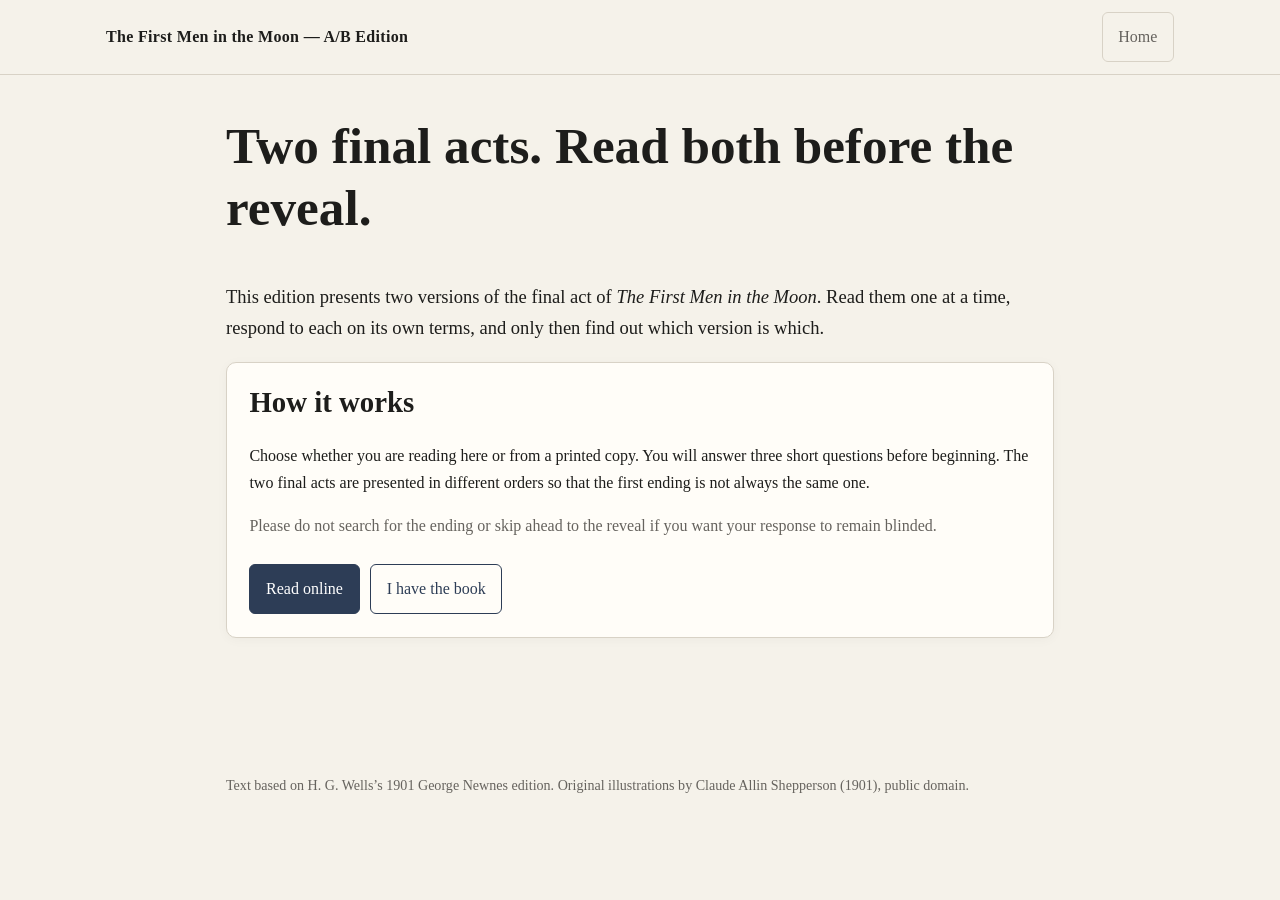
==== commit e5e6003f: "Add files via upload Rebuild site with modular files" ====
--- a/index.html
+++ b/index.html
@@ -1,485 +1,177 @@
 <!doctype html>
 <html lang="en">
 <head>
-  <meta charset="utf-8" />
-  <meta name="viewport" content="width=device-width, initial-scale=1" />
+  <meta charset="utf-8">
+  <meta name="viewport" content="width=device-width, initial-scale=1">
   <title>The First Men in the Moon — A/B Edition</title>
-  <style>
-    :root {
-      --bg:#f5f2ea; --paper:#fffdf8; --ink:#1d1d1b; --muted:#66635e;
-      --line:#d8d2c6; --accent:#2d3d56; --accent2:#e9edf3; --danger:#7a2f2f;
-      --max:860px;
-    }
-    *{box-sizing:border-box}
-    body{margin:0;background:var(--bg);color:var(--ink);font-family:Georgia,"Times New Roman",serif;line-height:1.65}
-    header{position:sticky;top:0;z-index:10;background:rgba(245,242,234,.96);border-bottom:1px solid var(--line);backdrop-filter:blur(6px)}
-    .bar{max-width:1100px;margin:auto;padding:.75rem 1rem;display:flex;align-items:center;gap:1rem;justify-content:space-between}
-    .brand{font-weight:700;letter-spacing:.02em}.nav{display:flex;gap:.6rem;flex-wrap:wrap}
-    button,.button{font:inherit;border:1px solid var(--accent);background:var(--accent);color:white;padding:.65rem .95rem;border-radius:6px;cursor:pointer;text-decoration:none;display:inline-block}
-    button.secondary,.button.secondary{background:transparent;color:var(--accent)}
-    button.ghost{background:transparent;color:var(--muted);border-color:var(--line)}
-    button:disabled{opacity:.55;cursor:not-allowed}
-    main{max-width:var(--max);margin:2.5rem auto;padding:0 1rem 5rem}
-    section{display:none}.active{display:block}
-    .card{background:var(--paper);border:1px solid var(--line);border-radius:10px;padding:1.4rem;margin:1rem 0;box-shadow:0 2px 12px rgba(0,0,0,.035)}
-    h1,h2,h3{line-height:1.2;margin-top:0}h1{font-size:clamp(2rem,5vw,3.2rem)}h2{font-size:1.8rem}
-    .lede{font-size:1.16rem}.muted{color:var(--muted)}.small{font-size:.92rem}.warning{border-left:4px solid var(--danger);padding-left:1rem}
-    .q{margin:1.4rem 0}.q>label,.q>legend{font-weight:700;display:block;margin-bottom:.55rem}
-    fieldset{border:0;padding:0;margin:0}.choices{display:flex;gap:.65rem;flex-wrap:wrap}.choices label{font-weight:400;border:1px solid var(--line);background:white;border-radius:6px;padding:.5rem .7rem;cursor:pointer}
-    input[type=radio]{margin-right:.35rem}.scale{display:grid;grid-template-columns:repeat(9,minmax(0,1fr));gap:.35rem;max-width:650px}.scale label{text-align:center;border:1px solid var(--line);background:#fff;padding:.45rem .2rem;border-radius:5px;cursor:pointer}.scale input{display:block;margin:.1rem auto .2rem}
-    .scale-note{display:flex;justify-content:space-between;max-width:650px;color:var(--muted);font-size:.86rem;margin-top:.25rem}
-    textarea{width:100%;min-height:130px;font:inherit;padding:.8rem;border:1px solid var(--line);border-radius:6px;background:#fff}
-    .reader{font-size:1.07rem}.reader p{margin:0 0 1.1em}.reader h2{text-align:center;margin:2rem 0 1.5rem}.placeholder{border:2px dashed var(--line);padding:2rem;text-align:center;color:var(--muted);background:#faf8f2}
-    .actions{display:flex;gap:.65rem;flex-wrap:wrap;margin-top:1.5rem}.progress{font-family:system-ui,sans-serif;font-size:.84rem;color:var(--muted);margin-bottom:1rem}
-    .reveal{font-size:1.25rem;text-align:center;padding:2rem}.reveal strong{font-size:1.5rem}
-    .hidden{display:none!important}.result-grid{display:grid;grid-template-columns:repeat(auto-fit,minmax(180px,1fr));gap:1rem}.result-box{padding:1rem;border:1px solid var(--line);border-radius:8px;background:#fff}.result-box b{display:block;font-size:1.6rem}
-    footer{max-width:var(--max);margin:0 auto 3rem;padding:0 1rem;color:var(--muted);font-size:.9rem}
-    @media(max-width:640px){.scale{grid-template-columns:repeat(3,1fr)}.nav .button.secondary{display:none}}
-  </style>
+  <link rel="stylesheet" href="style.css">
 </head>
 <body>
 <header>
   <div class="bar">
     <div class="brand">The First Men in the Moon — A/B Edition</div>
-    <div class="nav">
-      <button class="ghost" id="homeBtn">Home</button>
-      <a class="button secondary" href="#buy" id="buyBtn">Buy a copy</a>
-    </div>
+    <nav class="nav"><button class="ghost" id="homeBtn" type="button">Home</button></nav>
   </div>
 </header>
 
 <main>
-  <section id="home" class="active">
-    <h1>Two final acts. Read both before you know where they came from.</h1>
-    <p class="lede">This edition presents two versions of the final act of <em>The First Men in the Moon</em>. Read them one at a time, respond to each on its own terms, and only then reveal the origin of each version.</p>
+  <section id="home" class="app-screen active">
+    <h1>Two final acts. Read both before the reveal.</h1>
+    <p class="lede">This edition presents two versions of the final act of <em>The First Men in the Moon</em>. Read them one at a time, respond to each on its own terms, and only then find out which version is which.</p>
     <div class="card">
       <h2>How it works</h2>
-      <p>You will answer three short questions about what you already know, then the site will randomly choose which final act you see first. After each ending there is a short response form. The reveal comes only after you have read and rated both.</p>
+      <p>Choose whether you are reading here or from a printed copy. You will answer three short questions before beginning. The two final acts are presented in different orders so that the first ending is not always the same one.</p>
       <p class="muted">Please do not search for the ending or skip ahead to the reveal if you want your response to remain blinded.</p>
-      <div class="actions"><button id="startOnline">Read online</button><button class="secondary" id="bookMode">I’m reading the book</button></div>
+      <div class="actions">
+        <button id="startOnline" type="button">Read online</button>
+        <button id="startBook" class="secondary" type="button">I have the book</button>
+      </div>
     </div>
-    <div class="card" id="buy">
-      <h2>Buy a copy</h2>
-      <p class="muted">Add your print purchase links here later. Keeping this visible means someone can come here simply to buy a copy without entering the experiment.</p>
-    </div>
-    <p class="small warning"><strong>Already completed the experiment?</strong> A direct results/reveal route can be added later, behind a clear spoiler warning.</p>
   </section>
 
-  <section id="screening">
+  <section id="bookCode" class="app-screen">
+    <div class="progress">Printed book · Reader code</div>
+    <h2>Which code is printed in your copy?</h2>
+    <div class="card">
+      <p>Find the reader code printed in your book and select it below. The code only tells this site which final act appears first in your copy.</p>
+      <div class="actions code-buttons">
+        <button type="button" data-book-code="Z">Z</button>
+        <button type="button" data-book-code="X">X</button>
+      </div>
+      <div class="actions"><button id="bookCodeBack" class="secondary" type="button">Back</button></div>
+    </div>
+  </section>
+
+  <section id="screening" class="app-screen">
     <div class="progress">Step 1 of 7 · Before you read</div>
     <h2>Before you begin</h2>
-    <form id="screeningForm" class="card">
-      <fieldset class="q"><legend>1. Before today, had you read the published novel?</legend><div class="choices"><label><input type="radio" name="readBefore" value="yes" required>Yes</label><label><input type="radio" name="readBefore" value="no">No</label></div></fieldset>
-      <fieldset class="q"><legend>2. Before beginning this experiment, did you remember the published ending well enough that you expected you would recognise it if you saw it?</legend><div class="choices"><label><input type="radio" name="recognise" value="yes" required>Yes</label><label><input type="radio" name="recognise" value="no">No</label></div></fieldset>
-      <fieldset class="q"><legend>3. Before beginning this experiment, did you already know what distinguishes the two final acts in this edition?</legend><div class="choices"><label><input type="radio" name="knowDifference" value="yes" required>Yes</label><label><input type="radio" name="knowDifference" value="no">No</label></div></fieldset>
-      <div class="actions"><button type="submit">Continue</button></div>
+    <form id="screeningForm" class="card" novalidate>
+      <fieldset class="q"><legend>1. Before today, had you read the published novel?</legend><div class="choices"><label><input type="radio" name="readBefore" value="yes">Yes</label><label><input type="radio" name="readBefore" value="no">No</label></div></fieldset>
+      <fieldset class="q"><legend>2. Before beginning this experiment, did you remember the published ending well enough that you expected you would recognise it if you saw it?</legend><div class="choices"><label><input type="radio" name="recognise" value="yes">Yes</label><label><input type="radio" name="recognise" value="no">No</label></div></fieldset>
+      <fieldset class="q"><legend>3. Before beginning this experiment, did you already know what distinguishes the two final acts in this edition?</legend><div class="choices"><label><input type="radio" name="knowDifference" value="yes">Yes</label><label><input type="radio" name="knowDifference" value="no">No</label></div></fieldset>
+      <p id="screeningError" class="small warning hidden" role="alert">Please answer all three questions before continuing.</p>
+      <div class="actions"><button id="screeningBack" class="secondary" type="button">Back</button><button id="screeningContinue" type="button">Continue</button></div>
     </form>
   </section>
 
-  <section id="ending1">
-    <div class="progress">Step 2 of 7 · First final act</div>
-    <h2>First final act</h2>
-    <article class="card reader" id="ending1Text"></article>
-    <div class="actions"><button id="toSurvey1">I’ve finished this ending</button></div>
+  <section id="onlineReader" class="app-screen">
+    <div class="progress">Step 2 of 7 · Read the novel <span class="mode-tag">Online</span></div>
+    <div class="reader-shell">
+      <article id="onlineReaderText" class="reader"><p>Loading the novel…</p></article>
+      <div class="reader-nav">
+        <button id="readerPrev" class="secondary" type="button">Previous</button>
+        <span id="readerStatus" class="reader-status"></span>
+        <button id="readerNext" type="button">Next</button>
+      </div>
+    </div>
+    <p id="readerError" class="small warning hidden" role="alert"></p>
   </section>
 
-  <section id="survey1">
+  <section id="firstEndingOnly" class="app-screen">
+    <div class="progress">First final act</div>
+    <div class="reader-shell"><article id="firstEndingText" class="reader"></article></div>
+    <div class="actions"><button id="firstEndingDone" type="button">I’ve finished this ending</button></div>
+  </section>
+
+  <section id="bookFirst" class="app-screen">
+    <div class="progress">Step 2 of 7 · First final act <span class="mode-tag">Printed book</span></div>
+    <h2>Read the first final act in your book</h2>
+    <div class="card">
+      <p>Read the first final act in your copy. Stop at the divider before the second final act and return here.</p>
+      <div class="actions"><button id="bookFirstBack" class="secondary" type="button">Back</button><button id="bookFirstDone" type="button">I’ve finished the first final act</button></div>
+    </div>
+  </section>
+
+  <section id="survey1" class="app-screen">
     <div class="progress">Step 3 of 7 · Your response to the first ending</div>
     <h2>Your response</h2>
-    <form id="survey1Form" class="card endingSurvey" data-which="first"></form>
+    <form id="survey1Form" class="card" novalidate></form>
   </section>
 
-  <section id="ending2">
-    <div class="progress">Step 4 of 7 · Second final act</div>
-    <h2>Second final act</h2>
-    <article class="card reader" id="ending2Text"></article>
-    <div class="actions"><button id="toSurvey2">I’ve finished this ending</button></div>
+  <section id="secondEnding" class="app-screen">
+    <div class="progress">Step 4 of 7 · Second final act <span class="mode-tag">Online</span></div>
+    <h2>Now read the other final act</h2>
+    <div class="reader-shell"><article id="secondEndingText" class="reader"><p>Loading…</p></article></div>
+    <div class="actions"><button id="secondEndingDone" type="button">I’ve finished this ending</button></div>
   </section>
 
-  <section id="survey2">
+  <section id="bookSecond" class="app-screen">
+    <div class="progress">Step 4 of 7 · Second final act <span class="mode-tag">Printed book</span></div>
+    <h2>Now read the second final act in your book</h2>
+    <div class="card">
+      <p>Continue to the second final act in your copy. When you finish it, return here before looking anything up about the endings.</p>
+      <div class="actions"><button id="bookSecondBack" class="secondary" type="button">Back</button><button id="bookSecondDone" type="button">I’ve finished the second final act</button></div>
+    </div>
+  </section>
+
+  <section id="survey2" class="app-screen">
     <div class="progress">Step 5 of 7 · Your response to the second ending</div>
     <h2>Your response</h2>
-    <form id="survey2Form" class="card endingSurvey" data-which="second"></form>
+    <form id="survey2Form" class="card" novalidate></form>
   </section>
 
-  <section id="compare">
+  <section id="compare" class="app-screen">
     <div class="progress">Step 6 of 7 · Compare the two endings</div>
     <h2>Before the reveal</h2>
-    <form id="compareForm" class="card">
-      <fieldset class="q"><legend>1. Which ending did you prefer overall?</legend><div class="choices"><label><input type="radio" name="preferred" value="first" required>First ending</label><label><input type="radio" name="preferred" value="second">Second ending</label><label><input type="radio" name="preferred" value="none">No preference</label></div></fieldset>
-      <fieldset class="q"><legend>2. Which ending do you think appeared in the published novel?</legend><div class="choices"><label><input type="radio" name="publishedGuess" value="first" required>First ending</label><label><input type="radio" name="publishedGuess" value="second">Second ending</label><label><input type="radio" name="publishedGuess" value="cant_choose">I can’t choose</label></div></fieldset>
+    <form id="compareForm" class="card" novalidate>
+      <fieldset class="q"><legend>1. Which ending did you prefer overall?</legend><div class="choices"><label><input type="radio" name="preferred" value="first">First ending</label><label><input type="radio" name="preferred" value="second">Second ending</label><label><input type="radio" name="preferred" value="none">No preference</label></div></fieldset>
+      <fieldset class="q"><legend>2. Which ending do you think appeared in the published novel?</legend><div class="choices"><label><input type="radio" name="publishedGuess" value="first">First ending</label><label><input type="radio" name="publishedGuess" value="second">Second ending</label><label><input type="radio" name="publishedGuess" value="cant_choose">I can’t choose</label></div></fieldset>
       <div class="q"><label>3. How confident are you in that answer?</label><div class="scale" id="confidenceScale"></div><div class="scale-note"><span>1 · not confident</span><span>9 · extremely confident</span></div></div>
-      <div class="q"><label for="whyPreferred">Optional: Why did you prefer that ending?</label><textarea id="whyPreferred" name="whyPreferred"></textarea></div>
-      <div class="actions"><button type="submit">Reveal the two endings</button></div>
+      <div class="q"><label for="whyPreferred">4. Optional: Why did you prefer that ending?</label><textarea id="whyPreferred" name="whyPreferred"></textarea><p class="small muted">Optional comments may contribute to an anonymous aggregate summary shown after the reveal.</p></div>
+      <p id="compareError" class="small warning hidden" role="alert">Please answer questions 1–3 before continuing. Question 4 is optional.</p>
+      <div class="actions"><button id="compareBack" class="secondary" type="button">Back</button><button id="compareContinue" type="button">Reveal the two endings</button></div>
     </form>
   </section>
 
-  <section id="reveal">
+  <section id="reveal" class="app-screen">
     <div class="progress">Step 7 of 7 · Reveal</div>
     <div class="card reveal" id="revealText"></div>
-    <form id="postRevealForm" class="card">
+    <form id="postRevealForm" class="card" novalidate>
       <div class="q"><label>1. How surprised were you by the reveal?</label><div class="scale" id="surpriseScale"></div><div class="scale-note"><span>1 · not at all</span><span>9 · extremely</span></div></div>
-      <fieldset class="q"><legend>2. Now that you know which ending was published, has your preference changed?</legend><div class="choices"><label><input type="radio" name="changed" value="yes" required>Yes</label><label><input type="radio" name="changed" value="no">No</label></div></fieldset>
+      <fieldset class="q"><legend>2. Now that you know which ending was published, has your preference changed?</legend><div class="choices"><label><input type="radio" name="changed" value="yes">Yes</label><label><input type="radio" name="changed" value="no">No</label></div></fieldset>
       <fieldset class="q hidden" id="newPreferenceWrap"><legend>Which do you prefer now?</legend><div class="choices"><label><input type="radio" name="newPreference" value="published">Published ending</label><label><input type="radio" name="newPreference" value="alternative">Alternative ending</label><label><input type="radio" name="newPreference" value="none">No preference</label></div></fieldset>
-      <div class="actions"><button type="submit">See results</button></div>
+      <p id="postRevealError" class="small warning hidden" role="alert"></p>
+      <div class="actions"><button id="postRevealContinue" type="button">See results</button></div>
     </form>
   </section>
 
-  <section id="results">
-    <h2>Results</h2>
+  <section id="results" class="app-screen">
+    <h2>Your results</h2>
     <div class="card">
-      <p><strong>This prototype does not yet send responses to a central database.</strong> Your answers are stored only in this browser so the flow can be tested on GitHub Pages.</p>
-      <p class="muted">The next technical step is to connect this form to a response collector. Once that exists, this section can show live aggregate results, including fully blinded / partially blinded / unblinded readers and order effects.</p>
       <div class="result-grid">
-        <div class="result-box"><span>Your blindness category</span><b id="blindnessOut">—</b></div>
-        <div class="result-box"><span>You read first</span><b id="orderOut">—</b></div>
-        <div class="result-box"><span>You preferred</span><b id="preferenceOut">—</b></div>
+        <div class="result-box"><span>Blindness</span><b id="blindnessOut">—</b></div>
+        <div class="result-box"><span>Reading mode</span><b id="modeOut">—</b></div>
+        <div class="result-box"><span>Read first</span><b id="orderOut">—</b></div>
+        <div class="result-box"><span>Preferred</span><b id="preferenceOut">—</b></div>
+        <div class="result-box"><span>Previously read the novel</span><b id="readBeforeOut">—</b></div>
+        <div class="result-box hidden" id="sequenceBox"><span>Book-reading sequence</span><b id="sequenceOut">—</b></div>
       </div>
     </div>
+
     <div class="card">
-      <h2>Why I made this</h2>
-      <p class="muted">Your project essay goes here, after the reader has already judged both endings and seen the results.</p>
+      <h2>Your comments</h2>
+      <h3>First ending</h3><div id="firstCommentOut" class="comment-quote muted">No comment entered.</div>
+      <h3>Second ending</h3><div id="secondCommentOut" class="comment-quote muted">No comment entered.</div>
+      <h3>Why you preferred that ending</h3><div id="preferenceCommentOut" class="comment-quote muted">No comment entered.</div>
     </div>
+
+    <div class="card">
+      <h2>What readers are saying</h2>
+      <p><strong>AI-generated summary of reader responses</strong></p>
+      <p class="muted">This section will summarise anonymous pre-reveal comments once the shared response database is connected. It will not be generated from the post-reveal discussion.</p>
+    </div>
+
     <div class="card">
       <h2>Discussion</h2>
-      <p class="muted">A post-reveal discussion thread can be embedded here later. Keep it behind the reveal so comments cannot spoil or prime new readers.</p>
+      <p>Your anonymous discussion name on this browser is:</p>
+      <p class="moon-name" id="discussionName">—</p>
+      <p class="muted">The same browser will keep this name. There are no accounts, passwords or recovery codes, and the discussion name is not connected to your survey answers.</p>
+      <p class="muted">Shared discussion will appear here once its backend is connected.</p>
     </div>
   </section>
 </main>
-<footer>Prototype for GitHub Pages. Provenance is intentionally withheld until after both readings.</footer>
 
-<script>
-  // Final-act texts are embedded below. Provenance labels are internal only.
-  const endings = {
-    published: "<h2>XXV<br>THE GRAND LUNAR</h2>
-<p>The penultimate message describes, with occasionally even elaborate detail, the encounter between Cavor and the Grand Lunar, who is the ruler or master of the moon. Cavor seems to have sent most of it without interference, but to have been interrupted in the concluding portion. The second came after an interval of a week.</p>
-<p>The first message begins: “At last I am able to resume this--” it then becomes illegible for a space, and after a time resumes in mid-sentence.</p>
-<p>The missing words of the following sentence are probably “the crowd.” There follows quite clearly: “grew ever denser as we drew near the palace of the Grand Lunar--if I may call a series of excavations a palace. Everywhere faces stared at me--blank, chitinous gapes and masks, eyes peering over tremendous olfactory developments, eyes beneath monstrous forehead plates; an undergrowth of smaller creatures dodged and yelped, and helmet faces poised on sinuous, long-jointed necks appeared craning over shoulders and beneath armpits. Keeping a welcome space about me marched a cordon of stolid, scuttle-headed guards, who had joined us on our leaving the boat in which we had come along the channels of the Central Sea. The quick-eyed artist with the little brain joined us also, and a thick bunch of lean porter-insects swayed and struggled under the multitude of conveniences that were considered essential to my state. I was carried in a litter during the final stage of our journey. This litter was made of some very ductile metal that looked dark to me, meshed and woven, and with bars of paler metal, and about me as I advanced there grouped itself a long and complicated procession.</p>
-<p>“In front, after the manner of heralds, marched four trumpet-faced creatures making a devastating bray; and then came squat, resolute-moving ushers before and behind, and on either hand a galaxy of learned heads, a sort of animated encyclopædia, who were, Phi-oo explained, to stand about the Grand Lunar for purposes of reference. (Not a thing in lunar science, not a point of view or method of thinking, that these wonderful beings did not carry in their heads!) Followed guards and porters, and then Phi-oo’s shivering brain borne also on a litter. Then came Tsi-puff in a slightly less important litter; then myself on a litter of greater elegance than any other, and surrounded by my food and drink attendants. More trumpeters came next, splitting the ear with vehement outcries, and then several big brains, special correspondents one might well call them, or historiographers, charged with the task of observing and remembering every detail of this epoch-making interview. A company of attendants, bearing and dragging banners and masses of scented fungus and curious symbols, vanished in the darkness behind. The way was lined by ushers and officers in caparisons that gleamed like steel, and beyond their line, so far as my eyes could pierce the gloom, the heads of that enormous crowd extended.</p>
-<p>“I will own that I am still by no means indurated to the peculiar effect of the Selenite appearance, and to find myself, as it were, adrift on this broad sea of excited entomology was by no means agreeable. Just for a space I had something very like what I should imagine people mean when they speak of the ‘horrors.’ It had come to me before in these lunar caverns, when on occasion I have found myself weaponless and with an undefended back, amidst a crowd of these Selenites, but never quite so vividly. It is, of course, as absolutely irrational a feeling as one could well have, and I hope gradually to subdue it. But just for a moment, as I swept forward into the welter of the vast crowd, it was only by gripping my litter tightly and summoning all my will-power that I succeeded in avoiding an outcry or some such manifestation. It lasted perhaps three minutes; then I had myself in hand again.</p>
-<p>“We ascended the spiral of a vertical way for some time and then passed through a series of huge halls, dome-roofed and elaborately decorated. The approach to the Grand Lunar was certainly contrived to give one a vivid impression of his greatness. Each cavern one entered seemed greater and more boldly arched than its predecessor. This effect of progressive size was enhanced by a thin haze of faintly phosphorescent blue incense that thickened as one advanced, and robbed even the nearer figures of clearness. I seemed to advance continually to something larger, dimmer, and less material.</p>
-<p>“I must confess that all this multitude made me feel extremely shabby and unworthy. I was unshaven and unkempt; I had brought no razor; I had a coarse beard over my mouth. On earth I have always been inclined to despise any attention to my person beyond a proper care for cleanliness; but under the exceptional circumstances in which I found myself, representing, as I did, my planet and my kind, and depending very largely upon the attractiveness of my appearance for a proper reception, I could have given much for something a little more artistic and dignified than the husks I wore. I had been so serene in the belief that the moon was uninhabited as to overlook such precautions altogether. As it was I was dressed in a flannel jacket, knickerbockers, and golfing stockings, stained with every sort of dirt the moon offered; slippers (of which the left heel was wanting), and a blanket, through a hole in which I thrust my head. (These clothes, indeed, I still wear.) Sharp bristles are anything but an improvement to my cast of features, and there was an unmended tear at the knee of my knickerbockers that showed conspicuously as I squatted in my litter; my right stocking, too, persisted in getting about my ankle. I am fully alive to the injustice my appearance did humanity, and if by any expedient I could have improvised something a little out of the way and imposing I would have done so. But I could hit upon nothing. I did what I could with my blanket--folding it somewhat after the fashion of a toga, and for the rest I sat as upright as the swaying of my litter permitted.</p>
-<p>“Imagine the largest hall you have ever been in, imperfectly lit with blue light and obscured by a grey-blue fog, surging with metallic or livid-grey creatures of such a mad diversity as I have hinted. Imagine this hall to end in an open archway beyond which is a still larger hall, and beyond this yet another and still larger one, and so on. At the end of the vista, dimly seen, a flight of steps, like the steps of Ara Cœli at Rome, ascend out of sight. Higher and higher these steps appear to go as one draws nearer their base. But at last I came under a huge archway and beheld the summit of these steps, and upon it the Grand Lunar exalted on his throne.</p>
-<p>“He was seated in what was relatively a blaze of incandescent blue. This, and the darkness about him, gave him an effect of floating in a blue-black void. He seemed a small, self-luminous cloud at first, brooding on his sombre throne; his brain case must have measured many yards in diameter. For some reason that I cannot fathom a number of blue search-lights radiated from behind the throne on which he sat, and immediately encircling him was a halo. About him, and little and indistinct in this glow, a number of body-servants sustained and supported him, and overshadowed and standing in a huge semicircle beneath him were his intellectual subordinates, his remembrancers and computators and searchers and servants, and all the distinguished insects of the court of the moon. Still lower stood ushers and messengers, and then all down the countless steps of the throne were guards, and at the base, enormous, various, indistinct, vanishing at last into an absolute black, a vast swaying multitude of the minor dignitaries of the moon. Their feet made a perpetual scraping whisper on the rocky floor, their limbs moved with a rustling murmur.</p>
-<p>“As I entered the penultimate hall the music rose and expanded into an imperial magnificence of sound, and the shrieks of the newsbearers died away....</p>
-<p class=\"muted\" style=\"text-align:center\"><em>[Illustration: THE GRAND LUNAR]</em></p>
-<p>“I entered the last and greatest hall....</p>
-<p>“My procession opened out like a fan. My ushers and guards went right and left, and the three litters bearing myself and Phi-oo and Tsi-puff marched across a shiny darkness of floor to the foot of the giant stairs. Then began a vast throbbing hum, that mingled with the music. The two Selenites dismounted, but I was bidden remain seated--I imagine as a special honour. The music ceased, but not that humming, and by a simultaneous movement of ten thousand respectful heads my attention was directed to the enhaloed supreme intelligence that hovered above me.</p>
-<p>“At first as I peered into the radiating glow this quintessential brain looked very much like an opaque, featureless bladder with dim, undulating ghosts of convolutions writhing visibly within. Then beneath its enormity and just above the edge of the throne one saw with a start minute elfin eyes peering out of the glow. No face, but eyes, as if they peered through holes. At first I could see no more than these two staring little eyes, and then below I distinguished the little dwarfed body and its insect-jointed limbs shrivelled and white. The eyes stared down at me with a strange intensity, and the lower part of the swollen globe was wrinkled. Ineffectual-looking little hand-tentacles steadied this shape on the throne....</p>
-<p>“It was great. It was pitiful. One forgot the hall and the crowd.</p>
-<p>“I ascended the staircase by jerks. It seemed to me that this darkly glowing brain case above us spread over me, and took more and more of the whole effect into itself as I drew nearer. The tiers of attendants and helpers grouped about their master seemed to dwindle and fade into the night. I saw that shadowy attendants were busy spraying that great brain with a cooling spray, and patting and sustaining it. For my own part, I sat gripping my swaying litter and staring at the Grand Lunar, unable to turn my gaze aside. And at last, as I reached a little landing that was separated only by ten steps or so from the supreme seat, the woven splendour of the music reached a climax and ceased, and I was left naked, as it were, in that vastness, beneath the still scrutiny of the Grand Lunar’s eyes.</p>
-<p>“He was scrutinising the first man he had ever seen....</p>
-<p>“My eyes dropped at last from his greatness to the faint figures in the blue mist about him, and then down the steps to the massed Selenites, still and expectant in their thousands, packed on the floor below. Once again an unreasonable horror reached out towards me.... And passed.</p>
-<p>“After the pause came the salutation. I was assisted from my litter, and stood awkwardly while a number of curious and no doubt deeply symbolical gestures were vicariously performed for me by two slender officials. The encyclopædic galaxy of the learned that had accompanied me to the entrance of the last hall appeared two steps above me and left and right of me, in readiness for the Grand Lunar’s need, and Phi-oo’s pale brain placed itself about half-way up to the throne in such a position as to communicate easily between us without turning his back on either the Grand Lunar or myself. Tsi-puff took up a position behind him. Dexterous ushers sidled sideways towards me, keeping a full face to the Presence. I seated myself Turkish fashion, and Phi-oo and Tsi-puff also knelt down above me. There came a pause. The eyes of the nearer court went from me to the Grand Lunar and came back to me, and a hissing and piping of expectation passed across the hidden multitudes below and ceased.</p>
-<p>“That humming ceased.</p>
-<p>“For the first and last time in my experience the moon was silent.</p>
-<p>“I became aware of a faint wheezy noise. The Grand Lunar was addressing me. It was like the rubbing of a finger upon a pane of glass.</p>
-<p>“I watched him attentively for a time, and then glanced at the alert Phi-oo. I felt amidst these slender beings ridiculously thick and fleshy and solid; my head all jaw and black hair. My eyes went back to the Grand Lunar. He had ceased; his attendants were busy, and his shining superficies was glistening and running with cooling spray.</p>
-<p>“Phi-oo meditated through an interval. He consulted Tsi-puff. Then he began piping his recognisable English--at first a little nervously, so that he was not very clear.</p>
-<p>“‘M’m--the Grand Lunar--wishes to say--wishes to say--he gathers you are--m’m--men--that you are a man from the planet earth. He wishes to say that he welcomes you--welcomes you--and wishes to learn--learn, if I may use the word--the state of your world, and the reason why you came to this.’</p>
-<p>“He paused. I was about to reply when he resumed. He proceeded to remarks of which the drift was not very clear, though I am inclined to think they were intended to be complimentary. He told me that the earth was to the moon what the sun is to the earth, and that the Selenites desired very greatly to learn about the earth and men. He then told me, no doubt in compliment also, the relative magnitude and diameter of earth and moon, and the perpetual wonder and speculation with which the Selenites had regarded our planet. I meditated with downcast eyes, and decided to reply that men too had wondered what might lie in the moon, and had judged it dead, little recking of such magnificence as I had seen that day. The Grand Lunar, in token of recognition, caused his long blue rays to rotate in a very confusing manner, and all about the great hall ran the pipings and whisperings and rustlings of the report of what I had said. He then proceeded to put to Phi-oo a number of inquiries which were easier to answer.</p>
-<p>“He understood, he explained, that we lived on the surface of the earth, that our air and sea were outside the globe; the latter part, indeed, he already knew from his astronomical specialists. He was very anxious to have more detailed information of what he called this extraordinary state of affairs, for from the solidity of the earth there had always been a disposition to regard it as uninhabitable. He endeavoured first to ascertain the extremes of temperature to which we earth beings were exposed, and he was deeply interested by my descriptive treatment of clouds and rain. His imagination was assisted by the fact that the lunar atmosphere in the outer galleries of the night side is not infrequently very foggy. He seemed inclined to marvel that we did not find the sunlight too intense for our eyes, and was interested in my attempt to explain that the sky was tempered to a bluish colour through the refraction of the air, though I doubt if he clearly understood that. I explained how the iris of the human eyes can contract the pupil and save the delicate internal structure from the excess of sunlight, and was allowed to approach within a few feet of the Presence in order that this structure might be seen. This led to a comparison of the lunar and terrestrial eyes. The former is not only excessively sensitive to such light as men can see, but it can also _see_ heat, and every difference in temperature within the moon renders objects visible to it.</p>
-<p>“The iris was quite a new organ to the Grand Lunar. For a time he amused himself by flashing his rays into my face and watching my pupils contract. As a consequence, I was dazzled and blinded for some little time....</p>
-<p>“But in spite of that discomfort I found something reassuring by insensible degrees in the rationality of this business of question and answer. I could shut my eyes, think of my answer, and almost forget that the Grand Lunar has no face....</p>
-<p>“When I had descended again to my proper place the Grand Lunar asked how we sheltered ourselves from heat and storms, and I expounded to him the arts of building and furnishing. Here we wandered into misunderstandings and cross-purposes, due largely, I must admit, to the looseness of my expressions. For a long time I had great difficulty in making him understand the nature of a house. To him and his attendant Selenites it seemed, no doubt, the most whimsical thing in the world that men should build houses when they might descend into excavations, and an additional complication was introduced by the attempt I made to explain that men had originally begun their homes in caves, and that they were now taking their railways and many establishments beneath the surface. Here I think a desire for intellectual completeness betrayed me. There was also a considerable tangle due to an equally unwise attempt on my part to explain about mines. Dismissing this topic at last in an incomplete state, the Grand Lunar inquired what we did with the interior of our globe.</p>
-<p>“A tide of twittering and piping swept into the remotest corners of that great assembly when it was at last made clear that we men know absolutely nothing of the contents of the world upon which the immemorial generations of our ancestors had been evolved. Three times had I to repeat that of all the 4000 miles of substance between the earth and its centre men knew only to the depth of a mile, and that very vaguely. I understood the Grand Lunar to ask why had I come to the moon seeing we had scarcely touched our own planet yet, but he did not trouble me at that time to proceed to an explanation, being too anxious to pursue the details of this mad inversion of all his ideas.</p>
-<p>“He reverted to the question of weather, and I tried to describe the perpetually changing sky, and snow, and frost, and hurricanes. ‘But when the night comes,’ he asked, ‘is it not cold?’</p>
-<p>“I told him it was colder than by day.</p>
-<p>“‘And does not your atmosphere freeze?’</p>
-<p>“I told him not; that it was never cold enough for that, because our nights were so short.</p>
-<p>“‘Not even liquefy?’</p>
-<p>“I was about to say ‘No,’ but then it occurred to me that one part at least of our atmosphere, the water vapour of it, does sometimes liquefy and form dew, and sometimes freeze and form frost--a process perfectly analogous to the freezing of all the external atmosphere of the moon during its longer night. I made myself clear on this point, and from that the Grand Lunar went on to speak with me of sleep. For the need of sleep that comes so regularly every twenty-four hours to all things is part also of our earthly inheritance. On the moon they rest only at rare intervals, and after exceptional exertions. Then I tried to describe to him the soft splendours of a summer night, and from that I passed to a description of those animals that prowl by night and sleep by day. I told him of lions and tigers, and here it seemed as though we had come to a deadlock. For, save in their waters, there are no creatures in the moon not absolutely domestic and subject to his will, and so it has been for immemorial years. They have monstrous water creatures, but no evil beasts, and the idea of anything strong and large existing ‘outside’ in the night is very difficult for them....</p>
-<p>[The record is here too broken to transcribe for the space of perhaps twenty words or more.]</p>
-<p>“He talked with his attendants, as I suppose, upon the strange superficiality and unreasonableness of (man), who lives on the mere surface of a world, a creature of waves and winds, and all the chances of space, who cannot even unite to overcome the beasts that prey upon his kind, and yet who dares to invade another planet. During this aside I sat thinking, and then at his desire I told him of the different sorts of men. He searched me with questions. ‘And for all sorts of work you have the same sort of men. But who thinks? Who governs?’</p>
-<p>“I gave him an outline of the democratic method.</p>
-<p>“When I had done he ordered cooling sprays upon his brow, and then requested me to repeat my explanation, conceiving something had miscarried.</p>
-<p>“‘Do they not do different things, then?’ said Phi-oo.</p>
-<p>“Some I admitted were thinkers and some officials; some hunted, some were mechanics, some artists, some toilers. ‘But _all_ rule,’ I said.</p>
-<p>“‘And have they not different shapes to fit them to their different duties?’</p>
-<p>“‘None that you can see,’ I said, ‘except, perhaps, for clothes. Their minds perhaps differ a little,’ I reflected.</p>
-<p>“‘Their minds must differ a great deal,’ said the Grand Lunar, ‘or they would all want to do the same things.’</p>
-<p>“In order to bring myself into a closer harmony with his preconceptions I said that his surmise was right. ‘It was all hidden in the brain,’ I said; ‘but the difference was there. Perhaps if one could see the minds and souls of men they would be as varied and unequal as the Selenites. There were great men and small men, men who could reach out far and wide, and men who could go swiftly; noisy, trumpet-minded men, and men who could remember without thinking.... [The record is indistinct for three words.]</p>
-<p>“He interrupted me to recall me to my previous statement. ‘But you said all men rule?’ he pressed.</p>
-<p>“‘To a certain extent,’ I said, and made, I fear, a denser fog with my explanation.</p>
-<p>“He reached out to a salient fact. ‘Do you mean,’ he asked, ‘that there is no Grand Earthly?’</p>
-<p>“I thought of several people, but assured him finally there was none. I explained that such autocrats and emperors as we had tried upon earth had usually ended in drink, or vice, or violence, and that the large and influential section of the people of the earth to which I belonged, the Anglo-Saxons, did not mean to try that sort of thing again. At which the Grand Lunar was even more amazed.</p>
-<p>“‘But how do you keep even such wisdom as you have?’ he asked; and I explained to him the way we helped our limited [a word omitted here, probably “brains”] with libraries of books. I explained to him how our science was growing by the united labours of innumerable little men, and on that he made no comment save that it was evident we had mastered much in spite of our social savagery, or we could not have come to the moon. Yet the contrast was very marked. With knowledge the Selenites grew and changed; mankind stored their knowledge about them and remained brutes--equipped. He said this ... [Here there is a short piece of the record indistinct.]</p>
-<p>“He then caused me to describe how we went about this earth of ours, and I described to him our railways and ships. For a time he could not understand that we had had the use of steam only one hundred years, but when he did he was clearly amazed. (I may mention as a singular thing that the Selenites use years to count by, just as we do on earth, though I can make nothing of their numeral system. That, however, does not matter, because Phi-oo understands ours.) From that I went on to tell him that mankind had dwelt in cities only for nine or ten thousand years, and that we were still not united in one brotherhood, but under many different forms of government. This astonished the Grand Lunar very much, when it was made clear to him. At first he thought we referred merely to administrative areas.</p>
-<p>“‘Our States and Empires are still the rawest sketches of what order will some day be,’ I said, and so I came to tell him.... [At this point a length of record that probably represents thirty or forty words is totally illegible.]</p>
-<p>“The Grand Lunar was greatly impressed by the folly of men in clinging to the inconvenience of diverse tongues. ‘They want to communicate, and yet not to communicate,’ he said, and then for a long time he questioned me closely concerning war.</p>
-<p>“He was at first perplexed and incredulous. ‘You mean to say,’ he asked, seeking confirmation, ‘that you run about over the surface of your world--this world, whose riches you have scarcely begun to scrape--killing one another for beasts to eat?’</p>
-<p>“I told him that was perfectly correct.</p>
-<p>“He asked for particulars to assist his imagination. ‘But do not ships and your poor little cities get injured?’ he asked, and I found the waste of property and conveniences seemed to impress him almost as much as the killing. ‘Tell me more,’ said the Grand Lunar; ‘make me see pictures. I cannot conceive these things.’</p>
-<p>“And so, for a space, though something loth, I told him the story of earthly War.</p>
-<p>“I told him of the first orders and ceremonies of war, of warnings and ultimatums, and the marshalling and marching of troops. I gave him an idea of manœuvres and positions and battle joined. I told him of sieges and assaults, of starvation and hardship in trenches, and of sentinels freezing in the snow. I told him of routs and surprises, and desperate last stands and faint hopes, and the pitiless pursuit of fugitives and the dead upon the field. I told, too, of the past, of invasions and massacres, of the Huns and Tartars, and the wars of Mahomet and the Caliphs, and of the Crusades. And as I went on, and Phi-oo translated, the Selenites cooed and murmured in a steadily intensified emotion.</p>
-<p>“I told them an ironclad could fire a shot of a ton twelve miles, and go through 20 ft. of iron--and how we could steer torpedoes under water. I went on to describe a Maxim gun in action, and what I could imagine of the Battle of Colenso. The Grand Lunar was so incredulous that he interrupted the translation of what I had said in order to have my verification of my account. They particularly doubted my description of the men cheering and rejoicing as they went into (? battle).</p>
-<p>“‘But surely they do not like it!’ translated Phi-oo.</p>
-<p>“I assured them men of my race considered battle the most glorious experience of life, at which the whole assembly was stricken with amazement.</p>
-<p>“‘But what good is this war?’ asked the Grand Lunar, sticking to his theme.</p>
-<p>“‘Oh! as for _good_!’ said I; ‘it thins the population!’</p>
-<p>“‘But why should there be a need----?’ ...</p>
-<p>“There came a pause, the cooling sprays impinged upon his brow, and then he spoke again.”</p>
-<p>At this point a series of undulations that have been apparent as a perplexing complication as far back as Cavor’s description of the silence that fell before the first speaking of the Grand Lunar become confusingly predominant in the record. These undulations are evidently the result of radiations proceeding from a lunar source, and their persistent approximation to the alternating signals of Cavor is curiously suggestive of some operator deliberately seeking to mix them in with his message and render it illegible. At first they are small and regular, so that with a little care and the loss of very few words we have been able to disentangle Cavor’s message; then they become broad and larger, then suddenly they are irregular, with an irregularity that gives the effect at last of some one scribbling through a line of writing. For a long time nothing can be made of this madly zigzagging trace; then quite abruptly the interruption ceases, leaves a few words clear, and then resumes and continues for all the rest of the message, completely obliterating whatever Cavor was attempting to transmit. Why, if this is indeed a deliberate intervention, the Selenites should have preferred to let Cavor go on transmitting his message in happy ignorance of their obliteration of its record, when it was clearly quite in their power and much more easy and convenient for them to stop his proceedings at any time, is a problem to which I can contribute nothing. The thing seems to have happened so, and that is all I can say. This last rag of his description of the Grand Lunar begins in mid-sentence:--</p>
-<p>“interrogated me very closely upon my secret. I was able in a little while to get to an understanding with them, and at last to elucidate what has been a puzzle to me ever since I realised the vastness of their science, namely, how it is they themselves have never discovered ‘Cavorite.’ I find they know of it as a theoretical substance, but they have always regarded it as a practical impossibility, because for some reason there is no helium in the moon, and helium----”</p>
-<p>Across the last letters of helium slashes the resumption of that obliterating trace. Note that word “secret,” for on that, and that alone, I base my interpretation of the message that follows, the last message, as both Mr. Wendigee and myself now believe it to be, that he is ever likely to send us.</p>
-<h2>XXVI<br>THE LAST MESSAGE CAVOR SENT TO THE EARTH</h2>
-<p>In this unsatisfactory manner the penultimate message of Cavor dies out. One seems to see him away there in the blue obscurity amidst his apparatus intently signalling us to the last, all unaware of the curtain of confusion that drops between us; all unaware, too, of the final dangers that even then must have been creeping upon him. His disastrous want of vulgar common sense had utterly betrayed him. He had talked of war, he had talked of all the strength and irrational violence of men, of their insatiable aggressions, their tireless futility of conflict. He had filled the whole moon world with this impression of our race, and then I think it is plain that he made the most fatal admission that upon himself alone hung the possibility--at least for a long time--of any further men reaching the moon. The line the cold, inhuman reason of the moon would take seems plain enough to me, and a suspicion of it, and then perhaps some sudden sharp realisation of it, must have come to him. One imagines him going about the moon with the remorse of this fatal indiscretion growing in his mind. During a certain time I am inclined to guess the Grand Lunar was deliberating the new situation, and for all that time Cavor may have gone as free as ever he had gone. But obstacles of some sort prevented his getting to his electro-magnetic apparatus again after that message I have just given. For some days we received nothing. Perhaps he was having fresh audiences, and trying to evade his previous admissions. Who can hope to guess?</p>
-<p>And then suddenly, like a cry in the night, like a cry that is followed by a stillness, came the last message. It is the briefest fragment, the broken beginnings of two sentences.</p>
-<p>The first was: “I was mad to let the Grand Lunar know----”</p>
-<p>There was an interval of perhaps a minute. One imagines some interruption from without. A departure from the instrument--a dreadful hesitation among the looming masses of apparatus in that dim, blue-lit cavern--a sudden rush back to it, full of a resolve that came too late. Then, as if it were hastily transmitted, came: “Cavorite made as follows: take----”</p>
-<p>There followed one word, a quite unmeaning word as it stands: “uless.”</p>
-<p>And that is all.</p>
-<p>It may be he made a hasty attempt to spell “useless” when his fate was close upon him. Whatever it was that was happening about that apparatus we cannot tell. Whatever it was we shall never, I know, receive another message from the moon. For my own part a vivid dream has come to my help, and I see, almost as plainly as though I had seen it in actual fact, a blue-lit shadowy dishevelled Cavor struggling in the grip of these insect Selenites, struggling ever more desperately and hopelessly as they press upon him, shouting, expostulating, perhaps even at last fighting, and being forced backward step by step out of all speech or sign of his fellows, for evermore into the Unknown--into the dark, into that silence that has no end....</p>",
-    alternative: "<h2>XXV<br>THE GRAND LUNAR</h2>
-<p>The penultimate message describes, with occasionally even elaborate detail, the encounter between Cavor and the Grand Lunar, who is the ruler or master of the moon. Cavor seems to have sent most of it without interference, but to have been interrupted in the concluding portion. The second came after an interval of a week.</p>
-<p>The first message begins: “At last I am able to resume this--” it then becomes illegible for a space, and after a time resumes in mid-sentence.</p>
-<p>The missing words of the following sentence are probably “the crowd.” There follows quite clearly: “grew ever denser as we drew near the palace of the Grand Lunar--if I may call a series of excavations a palace. Everywhere faces stared at me--blank, chitinous gapes and masks, eyes peering over tremendous olfactory developments, eyes beneath monstrous forehead plates; an undergrowth of smaller creatures dodged and yelped, and helmet faces poised on sinuous, long-jointed necks appeared craning over shoulders and beneath armpits. Keeping a welcome space about me marched a cordon of stolid, scuttle-headed guards, who had joined us on our leaving the boat in which we had come along the channels of the Central Sea. The quick-eyed artist with the little brain joined us also, and a thick bunch of lean porter-insects swayed and struggled under the multitude of conveniences that were considered essential to my state. I was carried in a litter during the final stage of our journey. This litter was made of some very ductile metal that looked dark to me, meshed and woven, and with bars of paler metal, and about me as I advanced there grouped itself a long and complicated procession.</p>
-<p>“In front, after the manner of heralds, marched four trumpet-faced creatures making a devastating bray; and then came squat, resolute-moving ushers before and behind, and on either hand a galaxy of learned heads, a sort of animated encyclopædia, who were, Phi-oo explained, to stand about the Grand Lunar for purposes of reference. (Not a thing in lunar science, not a point of view or method of thinking, that these wonderful beings did not carry in their heads!) Followed guards and porters, and then Phi-oo’s shivering brain borne also on a litter. Then came Tsi-puff in a slightly less important litter; then myself on a litter of greater elegance than any other, and surrounded by my food and drink attendants. More trumpeters came next, splitting the ear with vehement outcries, and then several big brains, special correspondents one might well call them, or historiographers, charged with the task of observing and remembering every detail of this epoch-making interview. A company of attendants, bearing and dragging banners and masses of scented fungus and curious symbols, vanished in the darkness behind. The way was lined by ushers and officers in caparisons that gleamed like steel, and beyond their line, so far as my eyes could pierce the gloom, the heads of that enormous crowd extended.</p>
-<p>“I will own that I am still by no means indurated to the peculiar effect of the Selenite appearance, and to find myself, as it were, adrift on this broad sea of excited entomology was by no means agreeable. Just for a space I had something very like what I should imagine people mean when they speak of the ‘horrors.’ It had come to me before in these lunar caverns, when on occasion I have found myself weaponless and with an undefended back, amidst a crowd of these Selenites, but never quite so vividly. It is, of course, as absolutely irrational a feeling as one could well have, and I hope gradually to subdue it. But just for a moment, as I swept forward into the welter of the vast crowd, it was only by gripping my litter tightly and summoning all my will-power that I succeeded in avoiding an outcry or some such manifestation. It lasted perhaps three minutes; then I had myself in hand again.</p>
-<p>“We ascended the spiral of a vertical way for some time and then passed through a series of huge halls, dome-roofed and elaborately decorated. The approach to the Grand Lunar was certainly contrived to give one a vivid impression of his greatness. Each cavern one entered seemed greater and more boldly arched than its predecessor. This effect of progressive size was enhanced by a thin haze of faintly phosphorescent blue incense that thickened as one advanced, and robbed even the nearer figures of clearness. I seemed to advance continually to something larger, dimmer, and less material.</p>
-<p>“I must confess that all this multitude made me feel extremely shabby and unworthy. I was unshaven and unkempt; I had brought no razor; I had a coarse beard over my mouth. On earth I have always been inclined to despise any attention to my person beyond a proper care for cleanliness; but under the exceptional circumstances in which I found myself, representing, as I did, my planet and my kind, and depending very largely upon the attractiveness of my appearance for a proper reception, I could have given much for something a little more artistic and dignified than the husks I wore. I had been so serene in the belief that the moon was uninhabited as to overlook such precautions altogether. As it was I was dressed in a flannel jacket, knickerbockers, and golfing stockings, stained with every sort of dirt the moon offered; slippers (of which the left heel was wanting), and a blanket, through a hole in which I thrust my head. (These clothes, indeed, I still wear.) Sharp bristles are anything but an improvement to my cast of features, and there was an unmended tear at the knee of my knickerbockers that showed conspicuously as I squatted in my litter; my right stocking, too, persisted in getting about my ankle. I am fully alive to the injustice my appearance did humanity, and if by any expedient I could have improvised something a little out of the way and imposing I would have done so. But I could hit upon nothing. I did what I could with my blanket--folding it somewhat after the fashion of a toga, and for the rest I sat as upright as the swaying of my litter permitted.</p>
-<p>“Imagine the largest hall you have ever been in, imperfectly lit with blue light and obscured by a grey-blue fog, surging with metallic or livid-grey creatures of such a mad diversity as I have hinted. Imagine this hall to end in an open archway beyond which is a still larger hall, and beyond this yet another and still larger one, and so on. At the end of the vista, dimly seen, a flight of steps, like the steps of Ara Cœli at Rome, ascend out of sight. Higher and higher these steps appear to go as one draws nearer their base. But at last I came under a huge archway and beheld the summit of these steps, and upon it the Grand Lunar exalted on his throne.</p>
-<p>“He was seated in what was relatively a blaze of incandescent blue. This, and the darkness about him, gave him an effect of floating in a blue-black void. He seemed a small, self-luminous cloud at first, brooding on his sombre throne; his brain case must have measured many yards in diameter. For some reason that I cannot fathom a number of blue search-lights radiated from behind the throne on which he sat, and immediately encircling him was a halo. About him, and little and indistinct in this glow, a number of body-servants sustained and supported him, and overshadowed and standing in a huge semicircle beneath him were his intellectual subordinates, his remembrancers and computators and searchers and servants, and all the distinguished insects of the court of the moon. Still lower stood ushers and messengers, and then all down the countless steps of the throne were guards, and at the base, enormous, various, indistinct, vanishing at last into an absolute black, a vast swaying multitude of the minor dignitaries of the moon. Their feet made a perpetual scraping whisper on the rocky floor, their limbs moved with a rustling murmur.</p>
-<p>“As I entered the penultimate hall the music rose and expanded into an imperial magnificence of sound, and the shrieks of the newsbearers died away....</p>
-<p class=\"muted\" style=\"text-align:center\"><em>[Illustration: THE GRAND LUNAR]</em></p>
-<p>“I entered the last and greatest hall....</p>
-<p>“My procession opened out like a fan. My ushers and guards went right and left, and the three litters bearing myself and Phi-oo and Tsi-puff marched across a shiny darkness of floor to the foot of the giant stairs. Then began a vast throbbing hum, that mingled with the music. The two Selenites dismounted, but I was bidden remain seated--I imagine as a special honour. The music ceased, but not that humming, and by a simultaneous movement of ten thousand respectful heads my attention was directed to the enhaloed supreme intelligence that hovered above me.</p>
-<p>“At first as I peered into the radiating glow this quintessential brain looked very much like an opaque, featureless bladder with dim, undulating ghosts of convolutions writhing visibly within. Then beneath its enormity and just above the edge of the throne one saw with a start minute elfin eyes peering out of the glow. No face, but eyes, as if they peered through holes. At first I could see no more than these two staring little eyes, and then below I distinguished the little dwarfed body and its insect-jointed limbs shrivelled and white. The eyes stared down at me with a strange intensity, and the lower part of the swollen globe was wrinkled. Ineffectual-looking little hand-tentacles steadied this shape on the throne....</p>
-<p>“It was great. It was pitiful. One forgot the hall and the crowd.</p>
-<p>“I ascended the staircase by jerks. It seemed to me that this darkly glowing brain case above us spread over me, and took more and more of the whole effect into itself as I drew nearer. The tiers of attendants and helpers grouped about their master seemed to dwindle and fade into the night. I saw that shadowy attendants were busy spraying that great brain with a cooling spray, and patting and sustaining it. For my own part, I sat gripping my swaying litter and staring at the Grand Lunar, unable to turn my gaze aside. And at last, as I reached a little landing that was separated only by ten steps or so from the supreme seat, the woven splendour of the music reached a climax and ceased, and I was left naked, as it were, in that vastness, beneath the still scrutiny of the Grand Lunar’s eyes.</p>
-<p>“He was scrutinising the first man he had ever seen....</p>
-<p>“My eyes dropped at last from his greatness to the faint figures in the blue mist about him, and then down the steps to the massed Selenites, still and expectant in their thousands, packed on the floor below. Once again an unreasonable horror reached out towards me.... And passed.</p>
-<p>“After the pause came the salutation. I was assisted from my litter, and stood awkwardly while a number of curious and no doubt deeply symbolical gestures were vicariously performed for me by two slender officials. The encyclopædic galaxy of the learned that had accompanied me to the entrance of the last hall appeared two steps above me and left and right of me, in readiness for the Grand Lunar’s need, and Phi-oo’s pale brain placed itself about half-way up to the throne in such a position as to communicate easily between us without turning his back on either the Grand Lunar or myself. Tsi-puff took up a position behind him. Dexterous ushers sidled sideways towards me, keeping a full face to the Presence. I seated myself Turkish fashion, and Phi-oo and Tsi-puff also knelt down above me. There came a pause. The eyes of the nearer court went from me to the Grand Lunar and came back to me, and a hissing and piping of expectation passed across the hidden multitudes below and ceased.</p>
-<p>“That humming ceased.</p>
-<p>“For the first and last time in my experience the moon was silent.</p>
-<p>“I became aware of a faint wheezy noise. The Grand Lunar was addressing me. It was like the rubbing of a finger upon a pane of glass.</p>
-<p>“I watched him attentively for a time, and then glanced at the alert Phi-oo. I felt amidst these slender beings ridiculously thick and fleshy and solid; my head all jaw and black hair. My eyes went back to the Grand Lunar. He had ceased; his attendants were busy, and his shining superficies was glistening and running with cooling spray.</p>
-<p>“Phi-oo meditated through an interval. He consulted Tsi-puff. Then he began piping his recognisable English--at first a little nervously, so that he was not very clear.</p>
-<p>“‘M’m--the Grand Lunar--wishes to say--wishes to say--he gathers you are--m’m--men--that you are a man from the planet earth. He wishes to say that he welcomes you--welcomes you--and wishes to learn--learn, if I may use the word--the state of your world, and the reason why you came to this.’</p>
-<p>He paused, and this time I answered. I said that I had come chiefly because I wished to know. We had long looked at the moon from the earth without knowing what manner of world it was, and when I had found a means of crossing the space between us it had seemed to me almost impossible not to use it. I was a student of physical science, and discovery itself was sufficient reason for the journey.</p>
-<p>The means naturally interested him. On gravitation his conceptions were far more exact than my own; Cavorite was the novelty. I explained that it did not repel a gravitating body but screened bodies upon one side of it from attraction upon the other. I described the sphere and the Cavorite blinds by which we exposed ourselves at will to the attraction of the earth, moon or sun. He wished to know how the effect varied with thickness and distance, what occurred at the edge of a sheet, whether one screen influenced another, and what happened when several attracting bodies acted from different directions. To several of these questions I could give only the answer that I did not know. I had discovered the substance and made use of its principal property; I had by no means exhausted its physics. For a little while our talk became highly technical, but we did not then come to the actual ingredients of the stuff.</p>
-<p>He knew, from the reports already before him, that there had been another man—Bedford—and wished to know what function Bedford had performed. I told him Bedford had been my companion in the expedition. He had assisted me in preparing the sphere and had come with me to the moon. This did not altogether satisfy him. What particular office had Bedford performed in the journey?</p>
-<p>“None, exactly,” I said. “We came together.”</p>
-<p>That answer seemed to present a difficulty of a kind quite different from the difficulty of Cavorite. He allowed it to remain. My own position was easier: I had already told him I was a student of physical science, and I had the impression that for the moment he had found a place in his scheme of things into which I might be fitted.</p>
-<p>He understood, he explained, that we lived on the surface of the earth, that our air and sea were outside the globe; the latter part, indeed, he already knew from his astronomical specialists. He was very anxious to have more detailed information of what he called this extraordinary state of affairs. I told him of the changing temperature of our surface, of clouds and rain, of winds and snow, and of the perpetual exposure of all terrestrial life to the heavens. His imagination was assisted by the fact that the lunar atmosphere in the outer galleries of the night side is not infrequently very foggy. He seemed inclined to marvel that we did not find the sunlight too intense for our eyes, and was interested in my attempt to explain that the sky was tempered to a bluish colour through the refraction of the air, though I doubt if he clearly understood that.</p>
-<p>I explained how the iris of the human eyes can contract the pupil and save the delicate internal structure from the excess of sunlight, and was allowed to approach within a few feet of the Presence in order that this structure might be seen. This led to a comparison of the lunar and terrestrial eyes. The former is not only excessively sensitive to such light as men can see, but it can also see heat, and every difference in temperature within the moon renders objects visible to it.</p>
-<p>The iris was quite a new organ to the Grand Lunar. For a time he amused himself by flashing his rays into my face and watching my pupils contract. As a consequence, I was dazzled and blinded for some little time....</p>
-<p>But in spite of that discomfort I found something reassuring by insensible degrees in the rationality of this business of question and answer. I could shut my eyes, think of my answer, and almost forget that the Grand Lunar has no face....</p>
-<p>When I had descended again to my proper place he asked how we protected ourselves against heat, cold and storms, and presently why we commonly erected our dwellings upon the surface instead of excavating them. I told him that men had indeed lived in caves and still drove mines, tunnels, railways and other works underground, but that most of our daily business remained above. Light and air could be had there without contrivance; water could be carried away; fields, roads and places of work were upon the surface; and the labour of digging great habitations into rock would often exceed the labour of building them.</p>
-<p>Windows detained him for a little while. That we should deliberately pierce the walls which sheltered us seemed at first a contradiction, until I explained glass and our desire for daylight. From windows we came to rooms and separate households, and I had some trouble explaining why men who lived close together should nevertheless divide themselves into innumerable private enclosures. I gave him what reasons I could—warmth, property, family life, privacy, custom—and I fancy at last he accepted the fact rather than the explanation.</p>
-<p>The mention of mines led him to ask what we knew of the interior of our globe. Here I was more cautious than I should perhaps have been at the beginning of the interview. Directly, I told him, we knew extraordinarily little. Our deepest workings were trifling scratches upon a body nearly eight thousand miles in diameter. Yet it was not true that we knew nothing. We could reason from effects.</p>
-<p>The density of the earth as a whole was greater than that of the rocks accessible at its surface; its figure and rotation, the behaviour of gravitation, the increase of heat with depth, and other observations all imposed conditions upon any account of its interior. I told him that Wiechert, only a few years before, had framed an hypothesis of a dense metallic central region, chiefly iron, surrounded by a lighter stony shell. Earthquakes were beginning to furnish another means of inquiry. Their disturbances could now be recorded at very great distances, and Oldham’s examination of distant records of the great Indian earthquake had distinguished different sorts of motion arriving at different times. These disturbances had travelled through the substance of the earth itself, and their times and courses might therefore tell us something of regions no miner could ever reach.</p>
-<p>The Grand Lunar questioned me closely upon the distinction between what had been seen, what had been inferred, and what was still no more than hypothesis. I found the distinction unexpectedly pleasant to make. After some of my earlier explanations of terrestrial custom it was a relief to reach a subject upon which uncertainty could be stated without embarrassment.</p>
-<p>He seemed nevertheless amused that men had crossed the space to the moon while four thousand miles of their own planet remained inaccessible to them.</p>
-<p>“Empty space,” I said, “is considerably easier to penetrate than solid rock.”</p>
-<p>He considered this.</p>
-<p>A movement passed through the court which I could only interpret as laughter.</p>
-<p>The little disturbance of amusement occasioned by my remark upon empty space had scarcely subsided when one of the learned company was brought forward with a diagram of the earth. He had followed my account of its interior and had contrived, with a rapidity I greatly envied, a sectional drawing of the globe, distinguishing in some fashion what I had represented as known from what was merely inferred or conjectured. I corrected two or three particulars, and from this we wandered into the uses men make of drawing.</p>
-<p>The sectional drawing led us from maps and diagrams to pictures made for other purposes. I told him that we drew faces, landscapes, animals and scenes of ordinary life, and that a picture might be made for no more useful purpose than the pleasure of looking at it. I attempted some explanation of painting and sculpture, of likeness and arrangement, and presently found myself involved in distinctions I was quite unable to defend.</p>
-<p>“I am not a painter,” I said at last.</p>
-<p>That disposed of my difficulties more effectually than anything else I had said.</p>
-<p>I had been sitting cross-legged all this while, and at about this point one of my feet became completely numb. In shifting myself I brought upon it that intolerable prickling which follows the return of sensation, and made some movement sufficiently violent to attract attention. I had to explain that nothing serious had happened, and that the human body was merely ill-fitted to remain indefinitely in one posture. The incident led nowhere, which was perhaps fortunate; but in altering my position I exposed more completely the deplorable state of my clothes, and presently we had fallen upon the subject of dress.</p>
-<p>From dress we soon passed beyond warmth and protection to decency, rank, custom, and finally fashion. The Grand Lunar pressed me rather closely upon this last matter, wishing to discover what improvement was effected by the continual alteration of garments. I was obliged to admit that a new fashion need be neither warmer, stronger, cheaper nor more convenient than the old, and might indeed be worse in every one of these respects. This produced one of the pauses I had begun to recognise. I explained as well as I could that men desired not merely to be clothed but to appear properly clothed in the eyes of other men; that the standard altered; that novelty itself counted for something; and that a shape which at one time seemed ridiculous might presently become admirable, and in due course ridiculous again.</p>
-<p>I do not think he was greatly impressed by fashion.</p>
-<p>Ornaments were easier. Whatever else might be said of lunar society, I had only to look about me to see that ceremony, rank and display were no mysteries there. We compared, in a loose way, their insignia and processional splendours with our jewels, medals and decorations, and I remember thinking that vanity, at least, seemed unlikely to prove an exclusively terrestrial possession. The cooling spray descended twice upon the Grand Lunar during this part of our talk, and for a little while his enormous superficies glistened through a drifting bluish mist. It recalled me with some force to my surroundings. I had become so accustomed to answering questions that at moments I forgot altogether the monstrous intelligence above me, the ranks of specialised heads, and the unseen multitude fading away into darkness below.</p>
-<p>The music that had accompanied my approach to the Presence supplied our next comparison. The Grand Lunar wished to know whether men also arranged sounds for ceremony and pleasure. I told him of singing and instruments, of orchestras and solitary performers, and for a time we compared, so far as Phi-oo could manage it, some of our different means of producing ordered sound. Presently, however, he turned from the means to the effects, and questioned me upon the curious power music has over men—why one arrangement of sounds should delight and another distress us, and why a succession of notes might induce melancholy, excitement or tranquillity when nothing corresponding had happened. Of this I could give him very little account. I knew that habit and association entered into the matter, and that tastes differed widely; but beyond such generalities I was soon at the end of my resources. I confessed that although I enjoyed music I had never made a study of it.</p>
-<p>This, I noticed, interested him.</p>
-<p>An attendant brought me food and something to drink shortly afterwards. My throat was already dry from so much speaking, and I was glad enough of the interruption. The sight of me eating turned the conversation upon the preparation of food. I told the Grand Lunar how extensively men altered what they ate—by boiling, baking, roasting, brewing and seasoning—and of the extraordinary differences of taste between one country and another. Something relished by one people might disgust another, and tastes acquired almost unconsciously in childhood might remain throughout life. He presently asked whether I myself understood these operations. I admitted that although I knew something of them in principle, I could cook only very badly.</p>
-<p>I said there was nothing remarkable in that.</p>
-<p>From food and custom our talk ranged very widely. I cannot now recover half the turns it took. We touched upon games, ceremonies, the differing habits of men in different countries, and at some point upon dancing. I explained that men and women moved rhythmically to music, sometimes according to fixed figures and sometimes more freely, for amusement, ceremony, courtship, display and a number of other purposes. I myself, I admitted, was no dancer; nevertheless I could recognise dancing and form some judgment of whether it was well or badly done.</p>
-<p>It was after this, I think, that the Grand Lunar returned suddenly to something I had said at the beginning. Was physical science not my particular study?</p>
-<p>“Chiefly,” I said.</p>
-<p>He recalled, in effect, that I had since spoken upon pictures, dress, ornament, music, cookery, games, dancing and a number of other matters which plainly had nothing to do with my science. Were these also studies of mine?</p>
-<p>“Good heavens, no!”</p>
-<p>For once the exclamation survived Phi-oo almost intact. I explained that I knew scarcely anything of some of these subjects when compared with the men who gave their lives to them. I could not paint, play an instrument, make clothes, cook an elaborate dinner or dance tolerably; but there was nothing unusual in possessing some knowledge of all these things. Men acquired continually a quantity of knowledge beyond the needs of their particular work—from parents and teachers, from companions and strangers, by observation and conversation, and merely through living among other men occupied with different affairs. This seemed to suggest to the Grand Lunar an enormous labour of instruction. He supposed that specialists must spend a great part of their lives teaching fragments of their knowledge to persons who had no particular use for it.</p>
-<p>“Oh no!” I said. “A great deal of it comes from books.”</p>
-<p>I saw at once that this required explanation. I pointed to the sectional drawing of the earth which still lay before the learned Selenite. They already understood how a thing might be represented by marks instead of being present itself; but if every occasion upon which one wished to signify the earth demanded another elaborate drawing of the whole globe, the labour of repetition would soon become intolerable. With us the marks had been carried much farther towards abbreviation. A small number of conventional signs stood for the sounds of speech, and by their combinations we could set down almost anything that might be said. A man might thus put an observation or an idea into marks which another man, seeing them afterwards, could turn again into words. Printing made the repetition easier still, so that the same words might be multiplied hundreds or thousands of times.</p>
-<p>“And these marks remain?”</p>
-<p>“Certainly.”</p>
-<p>“For how long?”</p>
-<p>“For centuries, sometimes.”</p>
-<p>He asked about the trustworthiness of such records, and I explained that permanence gave no guarantee of truth. An error might be printed as readily as a fact; books contradicted one another; conclusions were disputed and corrected; and much survived in print which nobody any longer believed.</p>
-<p>This seemed curious enough to him, but a greater difficulty arose when I happened to mention that some books were not intended to be true at all. At first he understood me to mean false histories or deliberate deceptions, and I had considerable trouble in making clear what I meant by fiction. A writer, I explained, invented persons and events, and his readers followed their adventures while perfectly aware that none of them had occurred. Phi-oo became entangled here and had to consult Tsi-puff more than once. When at last the distinction between a lie and an acknowledged invention had been established, the Grand Lunar seized upon the matter with admirable directness.</p>
-<p>“Yet wishes to know what happened next?”</p>
-<p>“Very much.”</p>
-<p>I confess that put so baldly the reading of fiction appeared less reasonable than I had ever supposed it. I attempted some defence involving character, probability, expectation and the pleasure of imagined events; but I doubt whether I made much of it. Poetry, which I introduced afterwards, only increased the confusion.</p>
-<p>Then Bedford came unexpectedly into the matter. I mentioned that before our departure he had been occupied with the idea of writing a play, and this obliged me to explain the theatre. I told them that actors represented other persons before an audience, speaking words prepared beforehand and behaving for a time as though imagined events were actually occurring. The Grand Lunar wished to know whether the spectators were deceived, and when I told him they were not, whether deception was at least intended by the actors. My denial of that left him with the still stranger spectacle of a whole assembly knowingly assisting at a pretence for the pleasure of doing so.</p>
-<p>This amused him exceedingly.</p>
-<p>I retorted that the Selenites themselves had ceremony, music and symbolical performances which could scarcely be reduced altogether to utility; and upon that we became involved in a comparison whose course I can no longer recover.</p>
-<p>By now my legs were stiff, my mouth dry again, and I had begun to feel the peculiar exhaustion that comes from prolonged attention. The blue light, which at first had seemed only strange, tired my eyes; my back ached from sitting; and more than once I caught myself shifting my weight while Phi-oo was still disentangling some point I had made several sentences before. It occurred to me that we must have been talking for hours. Yet the interview had lost none of its fascination for me. The questions wandered, doubled back, struck suddenly into matters I had never thought difficult, and continually exposed assumptions I had carried all my life without knowing they were assumptions.</p>
-<p>When the Grand Lunar presently began another inquiry I found myself, in spite of my stiffness and fatigue, leaning forward once more to hear him.</p>
-<p>It was perhaps my fatigue rather than anything in the argument that determined the next turn of our conversation. I had shifted myself repeatedly by this time, and during one of Phi-oo’s more laborious renderings I gave an enormous yawn. The Grand Lunar noticed it immediately and wished to know what the movement signified. I told him that I was becoming tired, and that before very long I should have to sleep. This interested him when he understood that sleep was not with us merely an occasional consequence of exceptional exertion, but a necessity returning with great regularity. He wished to know whether I must sleep then, and I told him not immediately; an answer which, I remember, seemed considerably less satisfactory to my body than to the Grand Lunar.</p>
-<p>From sleep we came again to the alternation of day and night, and thence to those creatures which are chiefly abroad after sunset. I told him of owls and bats, of wolves, lions and tigers, and of animals which hunted other animals for food. He understood readily enough the danger of such creatures; the moon had formidable life in its waters, and the Selenites knew force and restraint. But he returned more than once to the extraordinary fact, as it seemed to him, that great numbers of terrestrial creatures lived wholly outside human ordering and pursued their own affairs without reference to us. From these wild creatures we came naturally to those men had brought under control, and thence to the fields and pastures spread over the surface of the earth. I spoke of harvests, herds, and the immense tracts from which great cities drew their food. Their exposure to weather, and the dependence of millions of men upon distant fields and pastures, kept his questions moving for some time. I found myself speaking of these matters with considerably more assurance than my knowledge justified, and escaped at last by reminding him that they were not my profession.</p>
-<p>Then, quite suddenly, he returned to Bedford. He had not forgotten the difficulty he had left unsettled earlier, and now wished to know what Bedford ordinarily did upon the earth. This was less easy to answer briefly than I had expected. I said first that Bedford was a man of business.</p>
-<p>That conveyed very little.</p>
-<p>I had then to explain that he concerned himself with buying and selling, with undertakings entered upon for profit, and with discovering occasions by which money might be made into more money. It was in this connexion, I told him, that Bedford had regarded Cavorite very differently from myself. To me it had been principally a physical discovery; to him it suggested patents, factories, transport, companies, monopolies and wealth. The Grand Lunar considered all this for some time, and I was obliged to explain money.</p>
-<p>I described money as something generally accepted in exchange, and from this we came to prices, property, wages, trade and companies. A man might possess a share in an undertaking he had never seen, receive money because it prospered, lose money because it failed, and sell his interest in it without ever laying a hand upon the actual work. Bedford’s particular gift, I explained, lay in perceiving such opportunities and acting upon them promptly. I called it, for want of a better expression, a practical imagination.</p>
-<p>This brought the Grand Lunar no nearer to understanding why Bedford had accompanied me to the moon. Had his presence been necessary to my work? I said it had not. Had he been ordered to come by some authority?</p>
-<p>“No,” I said. “He chose to come.”</p>
-<p>There was some difficulty over this. The Grand Lunar appeared at first to suppose that Bedford had merely been allowed to choose between several duties. I explained that no duty had been laid upon him at all. He had wished to make the journey and had made it.</p>
-<p>Presently he asked who determined what work men were to do upon the earth.</p>
-<p>I told him that, for the most part, no one did. Men entered occupations, sought employment, established businesses, inherited positions, abandoned one pursuit for another, and in innumerable ways chose or stumbled into the work by which they lived.</p>
-<p>This answer plainly disturbed his conception of terrestrial affairs. He reminded me of the fields and herds I had described, of the multitudes living in cities, and of all the labour by which food and other necessities passed from one to the other. If no directing intelligence assigned these functions, how was so vast a business ordered?</p>
-<p>I tried to explain that much of it was not ordered in that sense at all. A farmer might grow wheat because he expected someone would buy it; another man bought it because he expected to sell it again; others carried it, ground it, baked it and sold the bread, each concerned chiefly with his own part and often knowing almost nothing of the rest. Money, custom, law, necessity and private advantage held these separate activities together well enough for the whole to continue.</p>
-<p>The Grand Lunar considered this for some time.</p>
-<p>“Then who directs the whole?”</p>
-<p>“No one.”</p>
-<p>That answer required repetition.</p>
-<p>There were authorities, I explained, but none corresponding to the Grand Lunar himself. Towns and districts had their officers; nations had governments; laws were made and enforced; but no single intelligence directed mankind or even understood the whole movement of its affairs.</p>
-<p>What, then, stood above the government of Britain?</p>
-<p>I told him nothing did. Britain was only one power among many.</p>
-<p>“But these governments are all human?”</p>
-<p>I said they were.</p>
-<p>He wished to know whether one of them governed the rest. I said no. There were many independent States and empires, differing enormously in extent and power, making treaties, exchanging ambassadors and managing their dealings with one another as best they could. There were rules and customs between them, but no authority above them in the same sense that a government stood above its own people. The Grand Lunar considered this for a while and then asked what happened when two such powers desired things that could not both be had. I told him they might argue, threaten, yield, compromise—or fight. He did not dwell upon weapons or upon force. Instead he returned again and again to the fact that one body of men, acting under one government, might be deliberately set against another body of men acting under another, with no common authority above them. I told him of armies and navies, frontiers, disputed lands, commerce, dynastic claims, fear, rivalry, alliances, and the innumerable causes by which governments come to persuade themselves that fighting has become necessary. I tried also, and I think rather badly, to explain patriotism—the attachment of men to their own country, its history and symbols, and the readiness of many to suffer or die in its service.</p>
-<p>He asked whether armies existed only while fighting was actually in progress. I told him that most great States kept them in peace as well. Why? Because other States did the same. And why did the others? Because they too feared their neighbours, or wished to be prepared against them.</p>
-<p>This occupied him for a little while, during which the attendants sprayed his brow. I asked, partly to escape the direction in which the questions were tending, whether disputes never arose among the Selenites. Of course they did. Individuals might disobey; creatures became dangerous; mistakes were made; restraint and force were sometimes necessary. But all these things happened within one order. There was no lunar equivalent, so far as I could understand him, of several supreme authorities confronting one another, each with nowhere higher to which either could appeal. The difference, then, was not that force was unknown to them, but that upon the earth authority came to an end in several places. There were many governments, and beyond them no government at all.</p>
-<p>The Grand Lunar wished to know whether these separate States were expected always to remain separate. I said there were men who desired larger unions, others who believed nations would endure indefinitely, and still others who scarcely troubled themselves with the matter until some immediate quarrel forced it upon them.</p>
-<p>“And which do you expect?”</p>
-<p>“I do not know,” I said.</p>
-<p>The cooling spray hissed again above me. I shifted my aching knee and stretched one foot as far as dignity permitted. After a little pause the Grand Lunar asked how deep the terrestrial oceans were.</p>
-<p>I confess the change of subject relieved me.</p>
-<p>After Bedford, companies, governments, armies and all the accumulated complication of mankind, it was agreeable to find myself once more among matters that could be measured.</p>
-<p>The question of the oceans detained us for some time. I tried to give him some notion of their extent—vast tracts of water reaching beyond the horizon in every direction, spread upon the outside of the globe beneath the open sky. I spoke of coasts thousands of miles in length, of winds raising waves against which even our largest ships must contend, and of depths known to us chiefly by soundings and by what could be dredged from below. The deeper waters passed beyond the reach of sunlight and descended into perpetual darkness; and from these regions men had brought up living things of forms sufficiently strange even to persons accustomed to the extravagances of terrestrial life.</p>
-<p>At some mention of their own water creatures I told him of whales—air-breathing animals which nevertheless spend nearly all their lives in the sea—of fishes ranging from minute things to sharks of formidable size, and of creatures that drifted, crawled, burrowed, swam or remained fixed upon rocks. The Central Sea supplied comparisons enough for Phi-oo to keep pace with me. I touched also upon animals passing between water and land, and upon the immense antiquity and change through which terrestrial life had assumed so many shapes; but upon this last matter I was cautious, for I knew enough of biology to know how little authority I had in it.</p>
-<p>Harbours brought in the tides. I described the gradual uncovering of rocks and mud-flats, the filling and emptying of estuaries, and boats floating at one hour and resting upon mud at another. The Grand Lunar’s questions soon warned me against venturing too freely into the theory. It struck me, while I spoke, as an exceedingly odd thing that I should be sitting inside the moon describing to its ruler the daily consequences of lunar attraction upon an earthly shore; and something in my manner must have conveyed the absurdity, for the Grand Lunar appeared to share my amusement.</p>
-<p>Ships led naturally to the difficulty of finding one’s course across great stretches with no cavern wall, roof, fixed channel or landmark in sight. I described the compass, charts, observations of the sun and stars, and the determination of latitude and longitude. Longitude brought in chronometers, and thence the peculiar exactness with which civilised men divided their ordinary days. I had already discovered that the Selenites counted by years, though their numerals still defeated me, so I confined myself chiefly to our uses of hours and minutes. A man in London might regulate his rising, his breakfast, his departure, his railway journey, his work and his meeting with another man almost to the minute.</p>
-<p>From travellers we somehow came to languages. I told him that mankind possessed not one language but a great number, some closely akin and others so different that the speakers of one could understand nothing of another. With Phi-oo between us there was little point in discussing the expedients by which men crossed such divisions; the Grand Lunar returned instead several times to the fact that these mutually unintelligible tongues all belonged to mankind. I told him that languages changed as peoples separated, mingled and altered; that the same tongue varied from place to place and from century to century; and that old speech might become strange even to descendants of those who had spoken it.</p>
-<p>He wished to know whether men had attempted to establish a common language. I said there had been schemes enough, but that speech was not a contrivance which could simply be thrown aside when a more convenient one was devised. A language was learnt before a man was old enough to reason about it; it became entangled with his earliest memories, his habits, his literature and the people among whom he lived. By this time the Grand Lunar had become somewhat accustomed to finding that many earthly things had come about without anybody intending them, and he accepted this more readily than I think he would have done at the beginning of our conversation.</p>
-<p>I cannot now recover the order of all that followed. The interview had by then lost anything resembling a formal sequence. One answer suggested another question; some phrase recalled a matter abandoned half an hour before; and the Grand Lunar would pursue an incidental point until I had nearly forgotten the subject from which it had arisen. We touched upon calendars and the division of the year, upon names, upon customs surviving after the reasons for them had been forgotten, and upon differences between one part of mankind and another which had nothing whatever to do with government. More than once I found myself beginning an explanation only to discover that I had given some portion of it much earlier.</p>
-<p>Navigation had brought the heavens repeatedly into our talk, and presently the Grand Lunar returned to terrestrial astronomy. He wished to know rather more exactly what men had seen of the moon before our coming. I described our telescopes and the maps constructed from them, the mountains, plains and great circular formations whose changing shadows had occupied generations of observers. He recalled, with evident amusement, my statement at the beginning of the audience that we had commonly supposed the moon to be dead.</p>
-<p>I defended our astronomers.</p>
-<p>Nothing visible from the earth had betrayed the world beneath the surface. We saw no clouds, seas, forests or obvious atmosphere; no moving multitude or artificial light. The great works of the Selenites, their cities, galleries and the whole prodigious life through which I had travelled were hidden beneath the crust of the moon. Men had reasoned from what they could see, and if their conclusion had been wrong it had at least been a reasonable error.</p>
-<p>This appeared to satisfy him, though not sufficiently to prevent his finding our mistake entertaining.</p>
-<p>I tried then to describe the moon as it appeared to terrestrial eyes—not merely as an object of astronomy, but as something continually present in ordinary life; rising over roofs and hills, shining upon fields and water, changing its apparent form from night to night, and entering into calendars, stories, superstitions and poetry. I ventured upon one or two of the figurative expressions men habitually apply to moonlight, but Phi-oo began almost immediately to demand an exact correspondence between the words and the physical thing, and I abandoned the attempt before we found ourselves once more involved in fiction.</p>
-<p>For a time after this our positions were pleasantly reversed, and the Grand Lunar caused Phi-oo to tell me something of the earth as it appeared to lunar observers. Their astronomers had watched the movements of cloud upon its surface, distinguished the great divisions of land and water, and followed changes no terrestrial observer could ever see from quite the same point of view. I was astonished by the accuracy of some conclusions they had drawn at so great a distance and no less delighted by others which were entirely mistaken.</p>
-<p>There is, I confess, a peculiar satisfaction in correcting the astronomers of another world.</p>
-<p>This part of the audience refreshed me considerably. I had spent hours reducing the familiar earth to explanations and definitions, and now for the first time I heard it spoken of as a remote body in the heavens. It was extraordinarily dislocating to think that England and all the countries beyond it, the seas, the little houses and fields, all mankind with its loves and quarrels, its businesses, governments and ambitions, were gathered there upon one distant globe. Everything that to us seemed separate and enormous—nations, cities, journeys, wars, the whole clamour of human affairs—was from the moon compressed into that small bright world, half hidden beneath its wandering clouds. I remember for a little while feeling not so much far from the earth as outside it.</p>
-<p>After that my recollection becomes increasingly fragmentary. We spoke of the other planets, of what terrestrial astronomers had observed or inferred concerning them, of eclipses and comets, and of a number of lesser matters which have left no clear order in my memory. Sometimes the Grand Lunar questioned me closely; sometimes he spoke for a considerable interval and Phi-oo gave me only the substance of his remarks.</p>
-<p>I had ceased by then to feel that I was being examined.</p>
-<p>It had become, in spite of every grotesque circumstance of our surroundings, very nearly a conversation.</p>
-<p>My body was less accommodating than my mind. My back had ached for a long time, my knees were stiff, and the repeated shifting of my position gave only temporary relief. My mouth remained dry in spite of the drink they had supplied me, and the bluish illumination, after so many hours, had begun to weary my eyes. Once, during a particularly elaborate passage from Phi-oo, I realised that I had been listening to the sounds of his English without attaching any meaning to them whatever, and had to ask him to begin again. The Grand Lunar himself had been sprayed and tended continually; attendants adjusted the supports about him, and even that vast intelligence seemed subject to bodily limits.</p>
-<p>At length there was a movement among the officials nearest the Presence, and I understood that the audience was to end. The Grand Lunar conveyed that there remained much he wished to learn concerning the earth. I replied that there remained incomparably more I wished to learn of the moon, and gathered that our conversation was to be resumed.</p>
-<p>There followed another ceremonial performance whose meaning escaped me almost completely. The court stirred, the officials moved into their appointed places, and I attempted to rise. After sitting so long my legs proved incapable at first of anything resembling dignified locomotion, and for a few moments I stood in a most ridiculous attitude while sensation returned to them. Two attendants assisted me to my litter, and presently I was being carried away from the Presence through the blue-lit succession of galleries.</p>
-<p>I went from the Grand Lunar in a condition of extraordinary mental exhilaration. For all the grotesqueness of his form and all the profound strangeness of the society over which he ruled, I had found in him something I had scarcely dared hope to find when I entered that enormous hall—an intelligence with which one could reason. We had misunderstood one another continually, but the misunderstandings themselves could be examined, corrected and made the starting-points of fresh questions. I had gone before him as a captured curiosity from another world and came away, or so at least it seemed to me then, almost as a visiting philosopher.</p>
-<p>I remember thinking, as they carried me back through the blue obscurity, that if Bedford had only remained with me long enough to see this, even he might have revised his opinion of the Selenites.</p>
-<p>For my own part, I looked forward eagerly to speaking with the Grand Lunar again.</p>
-<h2>XXVI<br>THE LAST MESSAGE CAVOR SENT TO THE EARTH</h2>
-<p>For several days after the message I have just given we received nothing from Cavor.</p>
-<p>There is no reason in that circumstance alone to suppose that anything had happened to him. His opportunities of reaching the apparatus had always been irregular, and more than once an interval of considerable length had occurred between his communications. Nevertheless, after that account of the Grand Lunar, the silence impressed me disagreeably. He had ended in so confident a spirit, so plainly anticipating further intercourse, that I found myself waiting for the continuation with an impatience I had not felt before.</p>
-<p>When at last the signals returned they were exceedingly difficult to read.</p>
-<p>I have already spoken of the disturbances which from time to time complicated Cavor’s transmissions. They now became much more considerable. Broad undulations crossed and confused the finer movements from which his message had to be recovered, sometimes leaving a few words clear, sometimes obliterating whole passages. Whether these disturbances proceeded accidentally from some lunar apparatus, whether they were connected in any way with Cavor’s own operations, or whether they were deliberately directed against his signals, I cannot say. There was evidence enough to suggest any of these explanations and not enough, so far as I can judge, to establish one.</p>
-<p>For a time Mr. Wendigee and I continued our efforts to disentangle the record. Here and there a word or part of a sentence emerged, but nothing from which I could recover with certainty what had happened since Cavor left the presence of the Grand Lunar. Then the disturbances became predominant altogether, and the message was lost.</p>
-<p>After that came silence again.</p>
-<p>It lasted several days.</p>
-<p>I confess that by this time I had begun to read Cavor’s former messages with a new attention. I went over his account of the audience again and again, trying to imagine what might have followed it, and each time found myself less able to decide. There were so many things in that extraordinary conversation which, carried a little farther, might have assumed another aspect than they had at first. Yet I could discover nothing in the record upon which I was prepared to fix the meaning of what came afterwards.</p>
-<p>And then suddenly, like a cry in the night, came the last message.</p>
-<p>It is the briefest fragment, the broken beginnings of two sentences.</p>
-<p>The first was:</p>
-<p>“I was mad to let the Grand Lunar know----”</p>
-<p>There was an interval of perhaps a minute.</p>
-<p>What passed during that minute no man can tell. Whether Cavor had left the instrument, whether he was interrupted, whether he hesitated over what he had begun to say, or whether the interruption lay merely in the transmission, are things upon which conjecture is useless.</p>
-<p>Then, very rapidly, came:</p>
-<p>“Cavorite made as follows: take----”</p>
-<p>There followed one word, quite meaningless as it stands:</p>
-<p>“uless.”</p>
-<p>And that is all.</p>
-<p>What it was that Cavor had told the Grand Lunar and now repented telling him, the broken message does not say. I have sometimes fancied I understood him, and at other times the same explanation has seemed to me altogether insufficient. Nor can I tell why, after that first confession, his thoughts turned so urgently to the making of Cavorite. The two fragments stand together, and beyond that I know nothing.</p>
-<p>Whatever was happening about that apparatus, no intelligible signal ever reached us again.</p>
-<p>For my own part I cannot rid myself of a vision that has grown out of these last broken words: Cavor somewhere in the blue obscurity of the moon, suddenly possessed by the knowledge of some consequence he had never foreseen, hurrying back to his instrument while there was yet time, striving to send across the void one last thing that seemed to him essential. I see him bending over the apparatus, intent upon the wavering signals, perhaps hearing already some movement in the galleries beyond him, perhaps hearing nothing at all.</p>
-<p>Then the message breaks.</p>
-<p>What followed I cannot know. I see at times the little figure of him turning from the useless apparatus, looking back once towards it, and disappearing among those vast blue-lit passages and the innumerable shapes of that strange world—passing beyond every question we can ask of him, beyond every possibility of answer, into the Unknown—into the dark, into that silence that has no end....</p>"
-  };
-
-  const state = {
-    mode:'online', readBefore:null, recognise:null, knowDifference:null, blindness:null,
-    order:[], firstRatings:{}, secondRatings:{}, comparison:{}, postReveal:{}
-  };
-
-  const $ = s => document.querySelector(s);
-  const $$ = s => [...document.querySelectorAll(s)];
-
-  function show(id){
-    $$('main section').forEach(s=>s.classList.remove('active'));
-    $('#'+id).classList.add('active');
-    window.scrollTo({top:0,behavior:'smooth'});
-  }
-
-  function values(form){ return Object.fromEntries(new FormData(form).entries()); }
-
-  function classify(){
-    if(state.recognise==='yes') return 'Unblinded';
-    if(state.knowDifference==='yes') return 'Partially blinded';
-    return 'Fully blinded';
-  }
-
-  function randomiseOrder(){
-    if(!state.order.length){ state.order = Math.random() < .5 ? ['published','alternative'] : ['alternative','published']; }
-    $('#ending1Text').innerHTML = endings[state.order[0]];
-    $('#ending2Text').innerHTML = endings[state.order[1]];
-  }
-
-  function makeScale(name){
-    return Array.from({length:9},(_,i)=>`<label><input type="radio" name="${name}" value="${i+1}" required>${i+1}</label>`).join('');
-  }
-
-  function surveyMarkup(which){
-    return `
-      <div class="q"><label>1. How much did you enjoy this ending?</label><div class="scale">${makeScale(which+'_enjoy')}</div><div class="scale-note"><span>1 · not at all</span><span>9 · extremely</span></div></div>
-      <div class="q"><label>2. How well did this ending fit the novel that came before it?</label><div class="scale">${makeScale(which+'_fit')}</div><div class="scale-note"><span>1 · very poorly</span><span>9 · extremely well</span></div></div>
-      <div class="q"><label>3. How satisfying did you find it as an ending to the novel?</label><div class="scale">${makeScale(which+'_satisfying')}</div><div class="scale-note"><span>1 · not at all</span><span>9 · extremely</span></div></div>
-      <div class="q"><label>4. Optional: What are your thoughts on this ending?</label><textarea name="${which}_thoughts"></textarea></div>
-      <div class="actions"><button type="submit">Continue</button></div>`;
-  }
-
-  $('#survey1Form').innerHTML = surveyMarkup('first');
-  $('#survey2Form').innerHTML = surveyMarkup('second');
-  $('#confidenceScale').innerHTML = makeScale('confidence');
-  $('#surpriseScale').innerHTML = makeScale('surprise');
-
-  $('#startOnline').onclick = ()=>{state.mode='online';show('screening')};
-  $('#bookMode').onclick = ()=>{
-    alert('Book mode needs one more design decision: how the printed edition tells the site which ending that reader received first. For now, use the online route to test the survey flow.');
-  };
-  $('#homeBtn').onclick = ()=>show('home');
-
-  $('#screeningForm').onsubmit = e=>{
-    e.preventDefault(); const v=values(e.target);
-    Object.assign(state,v); state.blindness=classify(); randomiseOrder();
-    localStorage.setItem('moonABState',JSON.stringify(state)); show('ending1');
-  };
-  $('#toSurvey1').onclick = ()=>show('survey1');
-  $('#survey1Form').onsubmit = e=>{
-    e.preventDefault(); state.firstRatings=values(e.target);
-    localStorage.setItem('moonABState',JSON.stringify(state)); show('ending2');
-  };
-  $('#toSurvey2').onclick = ()=>show('survey2');
-  $('#survey2Form').onsubmit = e=>{
-    e.preventDefault(); state.secondRatings=values(e.target);
-    localStorage.setItem('moonABState',JSON.stringify(state)); show('compare');
-  };
-  $('#compareForm').onsubmit = e=>{
-    e.preventDefault(); state.comparison=values(e.target);
-    localStorage.setItem('moonABState',JSON.stringify(state));
-    const publishedPosition = state.order[0]==='published' ? 'first' : 'second';
-    $('#revealText').innerHTML = `<p><strong>The ${publishedPosition} ending was the version published by H. G. Wells.</strong></p><p>The other is a reconstructed alternative final act created for this project, with generative AI used during drafting and revision.</p>`;
-    show('reveal');
-  };
-
-  $$('input[name="changed"]').forEach(x=>x.addEventListener('change',()=>{
-    $('#newPreferenceWrap').classList.toggle('hidden',x.value!=='yes' || !x.checked);
-  }));
-
-  $('#postRevealForm').onsubmit = e=>{
-    e.preventDefault(); state.postReveal=values(e.target);
-    localStorage.setItem('moonABState',JSON.stringify(state));
-
-    // TODO: Replace this local-only step with a POST to your chosen form/database endpoint.
-    $('#blindnessOut').textContent = state.blindness;
-    $('#orderOut').textContent = state.order[0]==='published' ? 'Published ending' : 'Alternative ending';
-    const p=state.comparison.preferred;
-    $('#preferenceOut').textContent = p==='none' ? 'No preference' : (p==='first' ? 'First ending' : 'Second ending');
-    show('results');
-  };
-</script>
+<footer>Text based on H. G. Wells’s 1901 George Newnes edition. Original illustrations by Claude Allin Shepperson (1901), public domain.</footer>
+<script src="script.js"></script>
 </body>
 </html>
--- a/style.css
+++ b/style.css
@@ -0,0 +1,39 @@
+:root{
+  --bg:#f5f2ea;--paper:#fffdf8;--ink:#1d1d1b;--muted:#66635e;
+  --line:#d8d2c6;--accent:#2d3d56;--accent2:#e9edf3;--danger:#7a2f2f;--ok:#305f3a;
+  --max:860px;
+}
+*{box-sizing:border-box}
+html{scroll-behavior:smooth}
+body{margin:0;background:var(--bg);color:var(--ink);font-family:Georgia,"Times New Roman",serif;line-height:1.68}
+header{position:sticky;top:0;z-index:20;background:rgba(245,242,234,.96);border-bottom:1px solid var(--line);backdrop-filter:blur(6px)}
+.bar{max-width:1100px;margin:auto;padding:.75rem 1rem;display:flex;align-items:center;gap:1rem;justify-content:space-between}
+.brand{font-weight:700;letter-spacing:.02em}.nav{display:flex;gap:.6rem;flex-wrap:wrap}
+button,.button{font:inherit;border:1px solid var(--accent);background:var(--accent);color:white;padding:.67rem .98rem;border-radius:6px;cursor:pointer;text-decoration:none;display:inline-block}
+button.secondary,.button.secondary{background:transparent;color:var(--accent)}
+button.ghost{background:transparent;color:var(--muted);border-color:var(--line)}
+button:disabled{opacity:.55;cursor:not-allowed}
+main{max-width:var(--max);margin:2.5rem auto;padding:0 1rem 5rem}
+.app-screen{display:none}.app-screen.active{display:block}
+.card{background:var(--paper);border:1px solid var(--line);border-radius:10px;padding:1.4rem;margin:1rem 0;box-shadow:0 2px 12px rgba(0,0,0,.035)}
+h1,h2,h3{line-height:1.2;margin-top:0}h1{font-size:clamp(2rem,5vw,3.2rem)}h2{font-size:1.8rem}
+.lede{font-size:1.16rem}.muted{color:var(--muted)}.small{font-size:.92rem}.warning{border-left:4px solid var(--danger);padding:.65rem .8rem;background:#fff7f4}.success{border-left:4px solid var(--ok);padding-left:1rem}
+.q{margin:1.4rem 0}.q>label,.q>legend{font-weight:700;display:block;margin-bottom:.55rem}
+fieldset{border:0;padding:0;margin:0}.choices{display:flex;gap:.65rem;flex-wrap:wrap}.choices label{font-weight:400;border:1px solid var(--line);background:white;border-radius:6px;padding:.5rem .7rem;cursor:pointer}
+input[type=radio]{margin-right:.35rem}.scale{display:grid;grid-template-columns:repeat(9,minmax(0,1fr));gap:.35rem;max-width:650px}.scale label{text-align:center;border:1px solid var(--line);background:#fff;padding:.45rem .2rem;border-radius:5px;cursor:pointer}.scale input{display:block;margin:.1rem auto .2rem}
+.scale-note{display:flex;justify-content:space-between;max-width:650px;color:var(--muted);font-size:.86rem;margin-top:.25rem}
+textarea{width:100%;min-height:130px;font:inherit;padding:.8rem;border:1px solid var(--line);border-radius:6px;background:#fff}
+.actions{display:flex;gap:.65rem;flex-wrap:wrap;margin-top:1.5rem}.progress{font-family:system-ui,sans-serif;font-size:.84rem;color:var(--muted);margin-bottom:1rem}
+.hidden{display:none!important}.result-grid{display:grid;grid-template-columns:repeat(auto-fit,minmax(180px,1fr));gap:1rem}.result-box{padding:1rem;border:1px solid var(--line);border-radius:8px;background:#fff}.result-box b{display:block;font-size:1.35rem;margin-top:.2rem}
+.reader-shell{background:var(--paper);border:1px solid var(--line);border-radius:10px;padding:clamp(1.1rem,4vw,2.25rem);box-shadow:0 2px 12px rgba(0,0,0,.035)}
+.reader{font-size:1.075rem;max-width:720px;margin:auto}.reader p{margin:0 0 1.08em}.reader h2{text-align:center;margin:1.7rem 0 2rem;font-size:1.65rem}.chapter-number{font-size:.9em;letter-spacing:.08em}
+.reader-nav{display:flex;justify-content:space-between;gap:.7rem;align-items:center;margin:1.2rem 0 0;flex-wrap:wrap}.reader-status{font-family:system-ui,sans-serif;color:var(--muted);font-size:.9rem}
+.book-illustration{max-width:560px;margin:2rem auto;text-align:center}.book-illustration img{display:block;max-width:100%;max-height:78vh;width:auto;height:auto;margin:auto;border:1px solid var(--line);background:#fff}.book-illustration figcaption{font-style:italic;color:var(--muted);font-size:.92rem;margin-top:.55rem}
+.title-page{text-align:center}.book-title-block{padding:1rem 0}.book-title-block h1{margin-bottom:.35rem}.book-author{font-size:1.3rem}.edition-note{color:var(--muted);font-size:.9rem}
+.footnote{font-size:.92rem;color:var(--muted);border-top:1px solid var(--line);padding-top:.7rem;margin:1.4rem 0}.footnote-ref{text-decoration:none}
+.reveal{font-size:1.2rem;text-align:center;padding:2rem}.reveal strong{font-size:1.45rem}
+.comment-quote{white-space:pre-wrap;background:#fff;border-left:3px solid var(--line);padding:.75rem 1rem;margin:.6rem 0}.moon-name{font-family:system-ui,sans-serif;font-size:1.25rem;font-weight:700}
+.code-buttons button{min-width:5rem;font-size:1.2rem}.mode-tag{font-family:system-ui,sans-serif;font-size:.82rem;background:var(--accent2);padding:.2rem .45rem;border-radius:999px;color:var(--accent)}
+#testPanel{position:fixed;right:.7rem;bottom:.7rem;z-index:99;max-width:280px;background:#111;color:#fff;border-radius:8px;padding:.7rem;font-family:system-ui,sans-serif;font-size:.8rem;box-shadow:0 4px 20px rgba(0,0,0,.25)}#testPanel button{font-family:inherit;font-size:.75rem;padding:.35rem .5rem;margin:.15rem;background:#fff;color:#111;border-color:#ddd}
+footer{max-width:var(--max);margin:0 auto 3rem;padding:0 1rem;color:var(--muted);font-size:.88rem}
+@media(max-width:640px){.scale{grid-template-columns:repeat(3,1fr)}.brand{font-size:.9rem}.reader-shell{border-radius:0;margin-left:-1rem;margin-right:-1rem;border-left:0;border-right:0}}
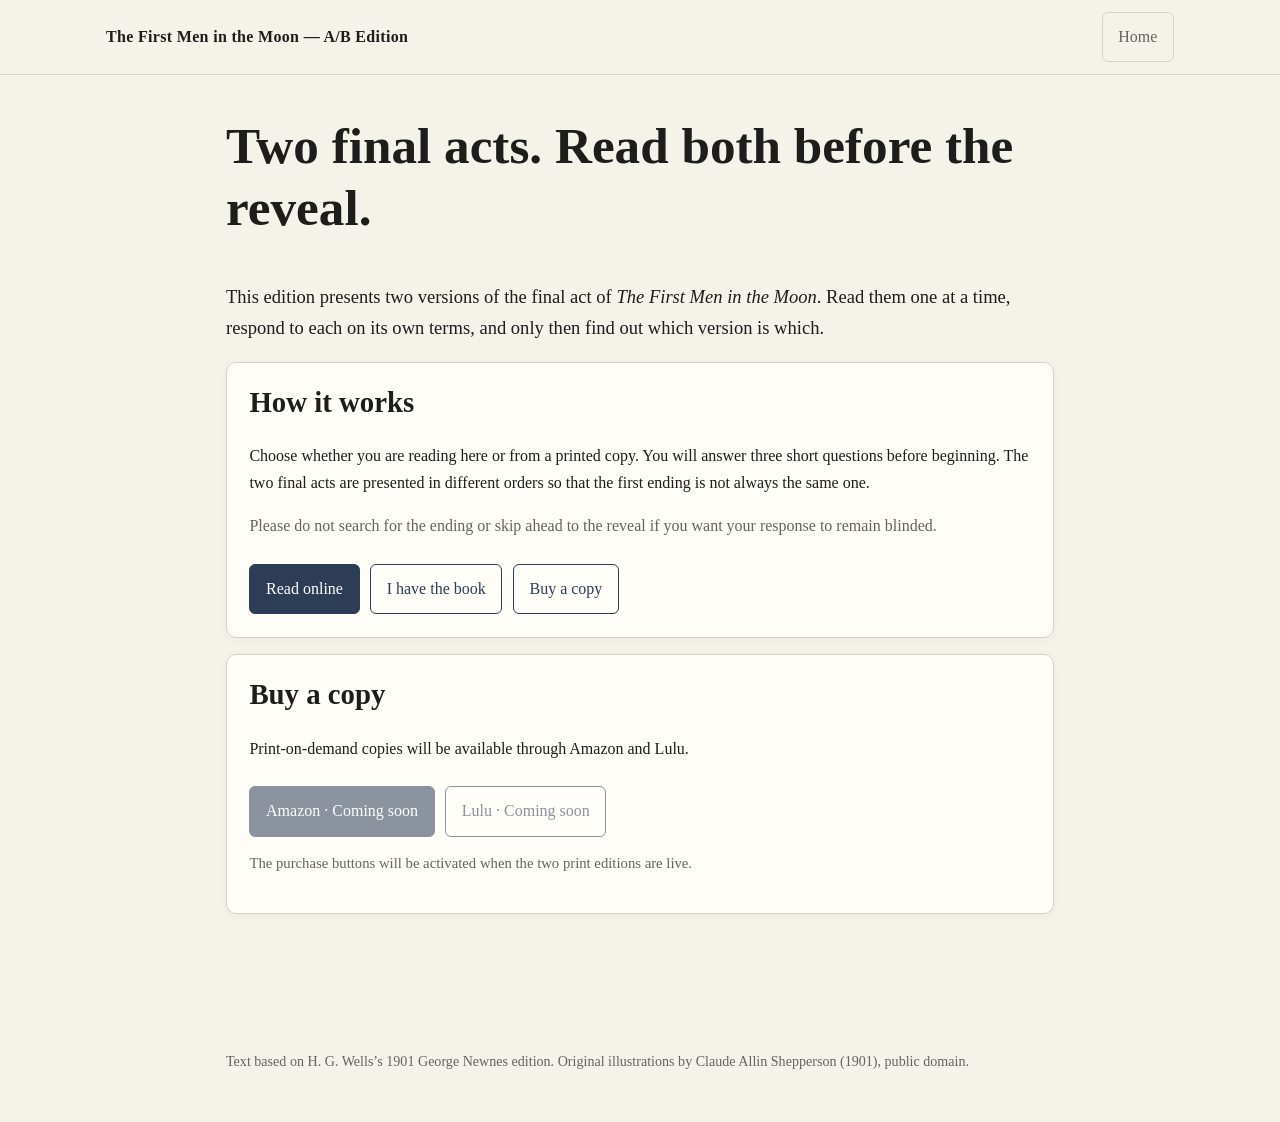
==== commit 6d507276: "Alternative Ending Version 4" ====
--- a/index.html
+++ b/index.html
@@ -25,7 +25,17 @@
       <div class="actions">
         <button id="startOnline" type="button">Read online</button>
         <button id="startBook" class="secondary" type="button">I have the book</button>
+        <a class="button secondary" href="#buy">Buy a copy</a>
       </div>
+    </div>
+    <div class="card" id="buy">
+      <h2>Buy a copy</h2>
+      <p>Print-on-demand copies will be available through Amazon and Lulu.</p>
+      <div class="actions">
+        <button type="button" disabled>Amazon · Coming soon</button>
+        <button type="button" class="secondary" disabled>Lulu · Coming soon</button>
+      </div>
+      <p class="small muted">The purchase buttons will be activated when the two print editions are live.</p>
     </div>
   </section>
 
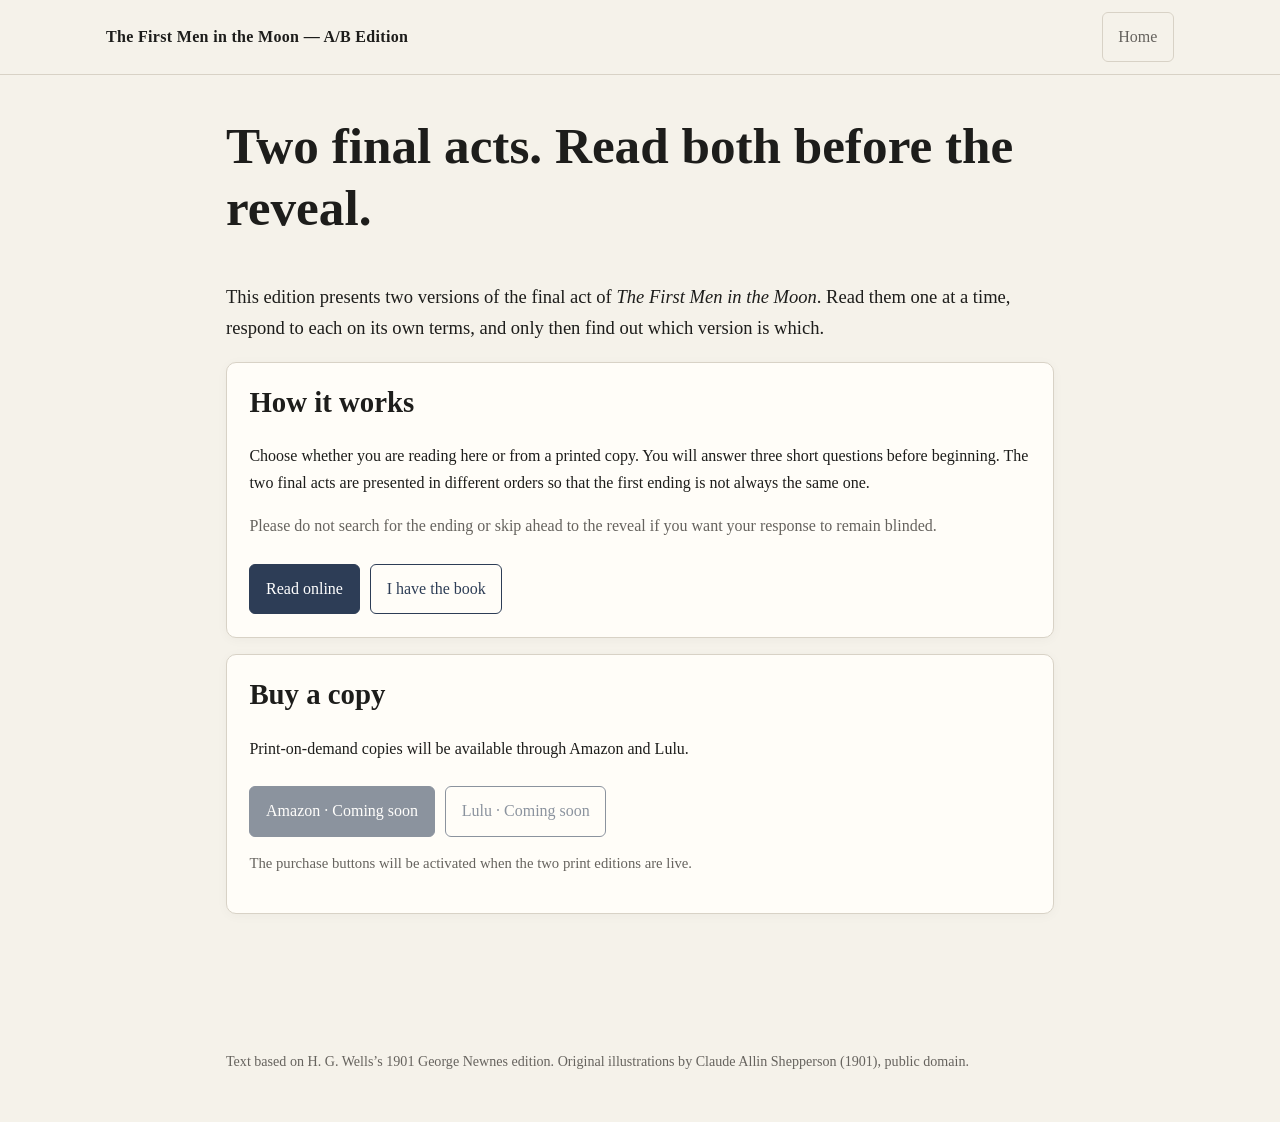
==== commit ad7f69c1: "Alternative Ending Version 6" ====
--- a/index.html
+++ b/index.html
@@ -25,7 +25,6 @@
       <div class="actions">
         <button id="startOnline" type="button">Read online</button>
         <button id="startBook" class="secondary" type="button">I have the book</button>
-        <a class="button secondary" href="#buy">Buy a copy</a>
       </div>
     </div>
     <div class="card" id="buy">
@@ -67,6 +66,7 @@
   <section id="onlineReader" class="app-screen">
     <div class="progress">Step 2 of 7 · Read the novel <span class="mode-tag">Online</span></div>
     <div class="reader-shell">
+      <nav id="onlineChapterNav" class="chapter-jump" aria-label="Chapter navigation"></nav>
       <article id="onlineReaderText" class="reader"><p>Loading the novel…</p></article>
       <div class="reader-nav">
         <button id="readerPrev" class="secondary" type="button">Previous</button>
@@ -79,7 +79,10 @@
 
   <section id="firstEndingOnly" class="app-screen">
     <div class="progress">First final act</div>
-    <div class="reader-shell"><article id="firstEndingText" class="reader"></article></div>
+    <div class="reader-shell">
+      <nav id="firstEndingChapterNav" class="chapter-jump" aria-label="Chapter navigation"></nav>
+      <article id="firstEndingText" class="reader"></article>
+    </div>
     <div class="actions"><button id="firstEndingDone" type="button">I’ve finished this ending</button></div>
   </section>
 
@@ -101,7 +104,10 @@
   <section id="secondEnding" class="app-screen">
     <div class="progress">Step 4 of 7 · Second final act <span class="mode-tag">Online</span></div>
     <h2>Now read the other final act</h2>
-    <div class="reader-shell"><article id="secondEndingText" class="reader"><p>Loading…</p></article></div>
+    <div class="reader-shell">
+      <nav id="secondEndingChapterNav" class="chapter-jump" aria-label="Chapter navigation"></nav>
+      <article id="secondEndingText" class="reader"><p>Loading…</p></article>
+    </div>
     <div class="actions"><button id="secondEndingDone" type="button">I’ve finished this ending</button></div>
   </section>
 
--- a/style.css
+++ b/style.css
@@ -27,6 +27,11 @@
 .hidden{display:none!important}.result-grid{display:grid;grid-template-columns:repeat(auto-fit,minmax(180px,1fr));gap:1rem}.result-box{padding:1rem;border:1px solid var(--line);border-radius:8px;background:#fff}.result-box b{display:block;font-size:1.35rem;margin-top:.2rem}
 .reader-shell{background:var(--paper);border:1px solid var(--line);border-radius:10px;padding:clamp(1.1rem,4vw,2.25rem);box-shadow:0 2px 12px rgba(0,0,0,.035)}
 .reader{font-size:1.075rem;max-width:720px;margin:auto}.reader p{margin:0 0 1.08em}.reader h2{text-align:center;margin:1.7rem 0 2rem;font-size:1.65rem}.chapter-number{font-size:.9em;letter-spacing:.08em}
+.chapter-jump{display:flex;align-items:center;gap:.35rem;overflow-x:auto;white-space:nowrap;margin:0 0 1.35rem;padding:0 0 .8rem;border-bottom:1px solid var(--line);font-family:system-ui,sans-serif;scrollbar-width:thin}
+.chapter-jump-label{flex:0 0 auto;color:var(--muted);font-size:.82rem;margin-right:.2rem}
+.chapter-jump button{flex:0 0 auto;min-width:2.45rem;padding:.36rem .55rem;border-radius:5px;background:transparent;color:var(--accent);border-color:var(--line);font-family:inherit;font-size:.8rem}
+.chapter-jump button:hover{border-color:var(--accent);background:var(--accent2)}
+.chapter-jump button.active{background:var(--accent);border-color:var(--accent);color:#fff}
 .reader-nav{display:flex;justify-content:space-between;gap:.7rem;align-items:center;margin:1.2rem 0 0;flex-wrap:wrap}.reader-status{font-family:system-ui,sans-serif;color:var(--muted);font-size:.9rem}
 .book-illustration{max-width:560px;margin:2rem auto;text-align:center}.book-illustration img{display:block;max-width:100%;max-height:78vh;width:auto;height:auto;margin:auto;border:1px solid var(--line);background:#fff}.book-illustration figcaption{font-style:italic;color:var(--muted);font-size:.92rem;margin-top:.55rem}
 .title-page{text-align:center}.book-title-block{padding:1rem 0}.book-title-block h1{margin-bottom:.35rem}.book-author{font-size:1.3rem}.edition-note{color:var(--muted);font-size:.9rem}
